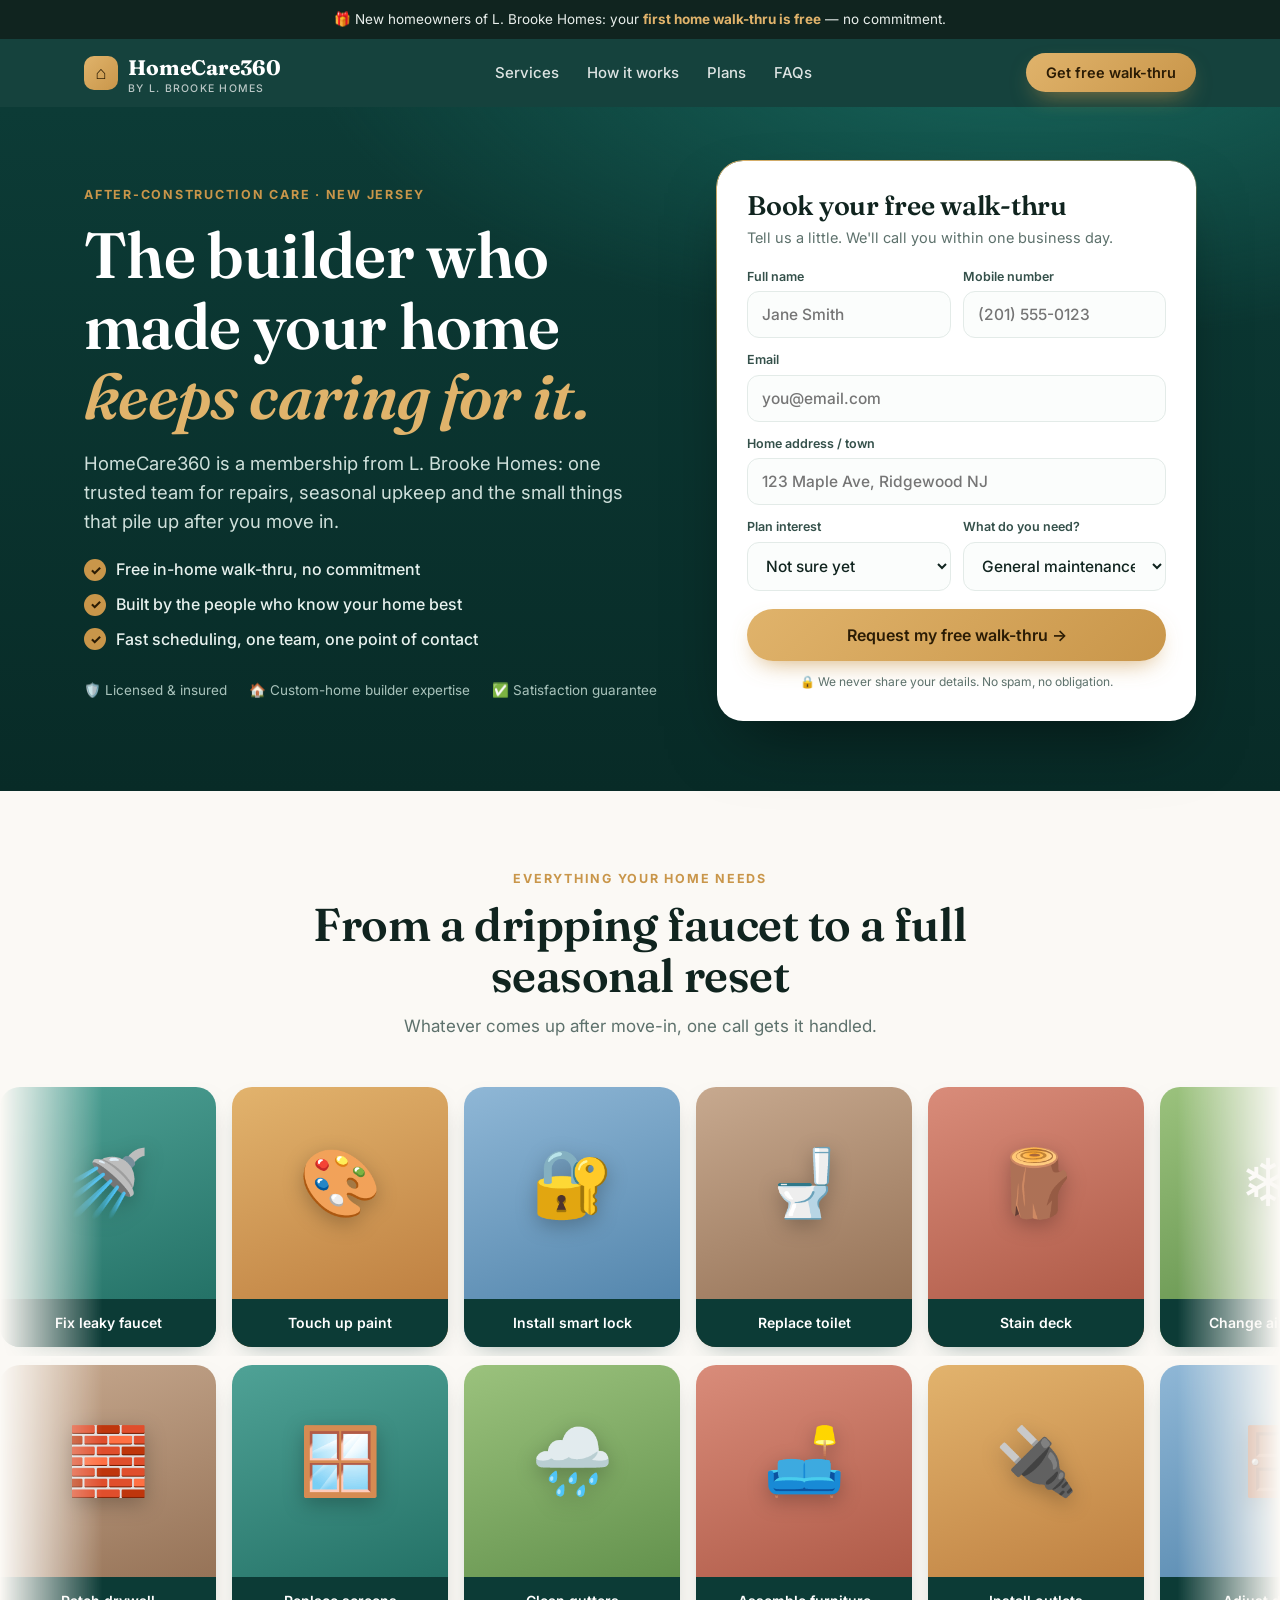
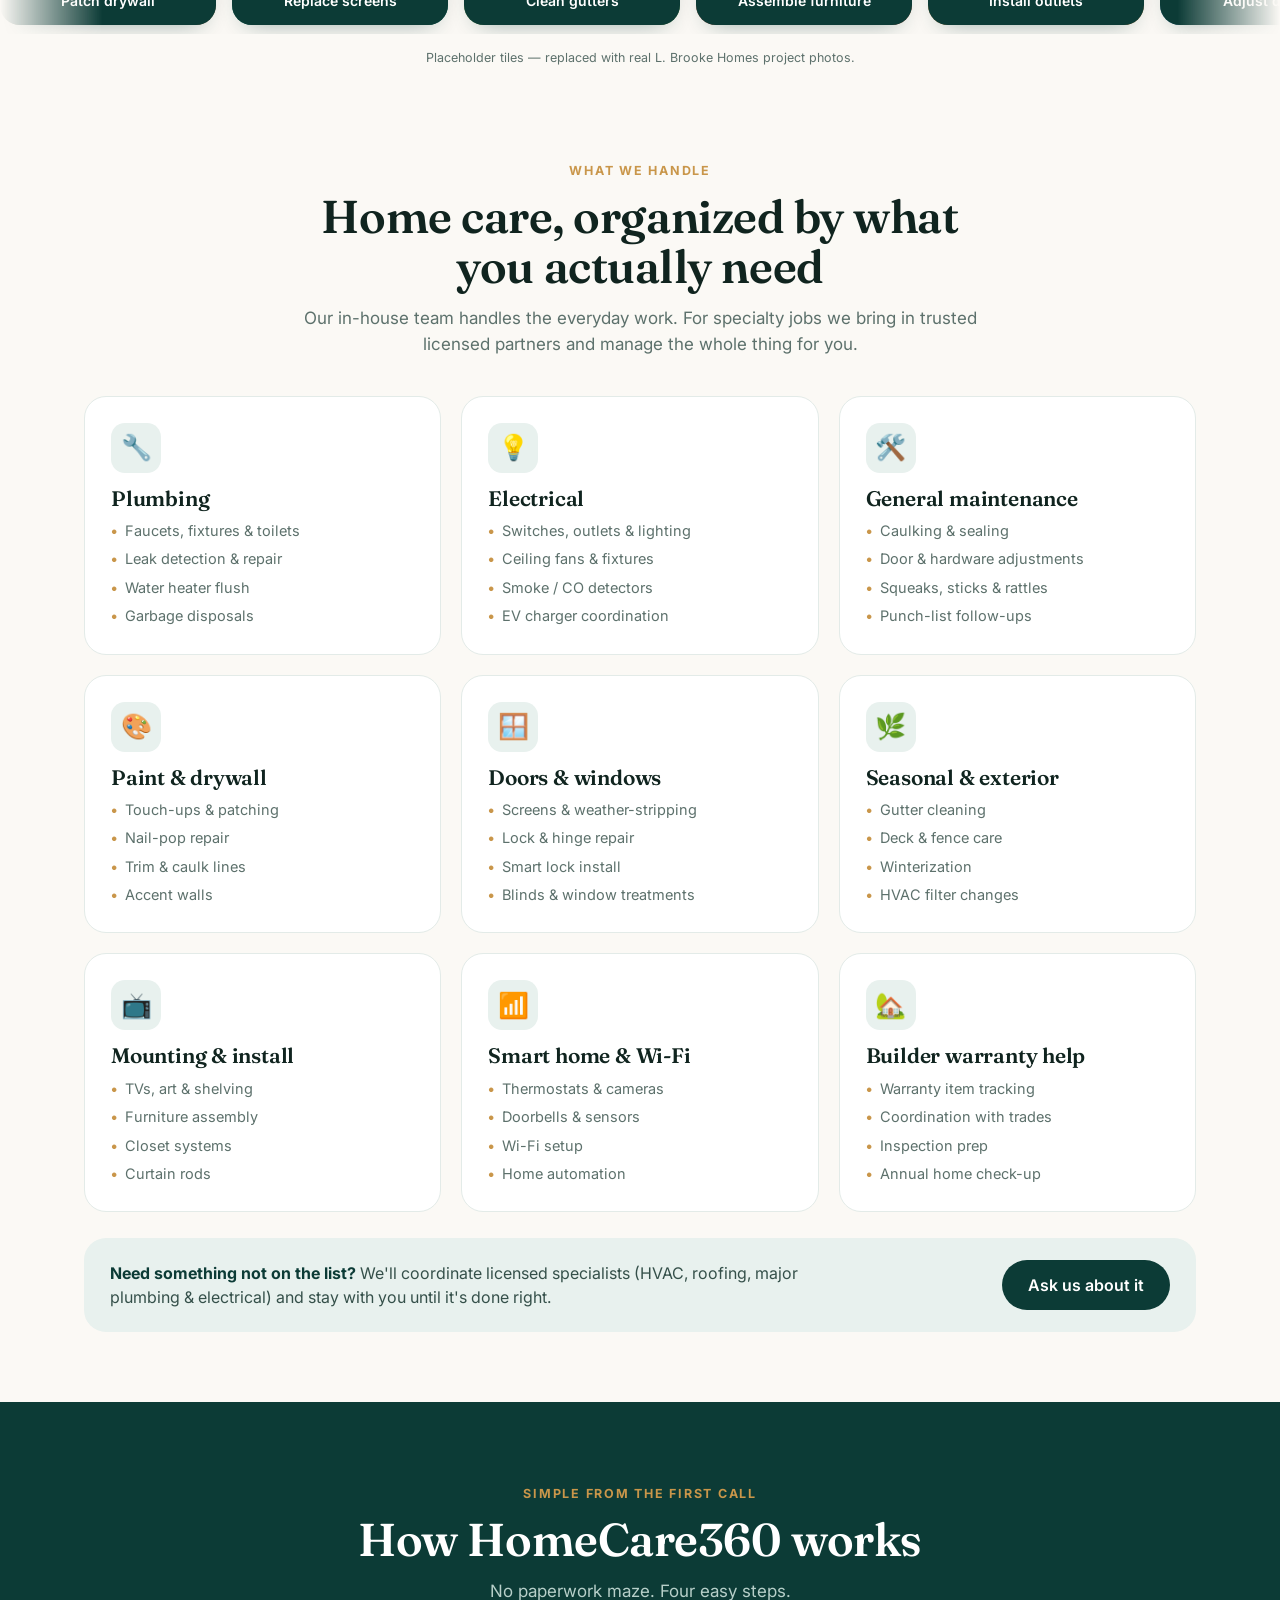
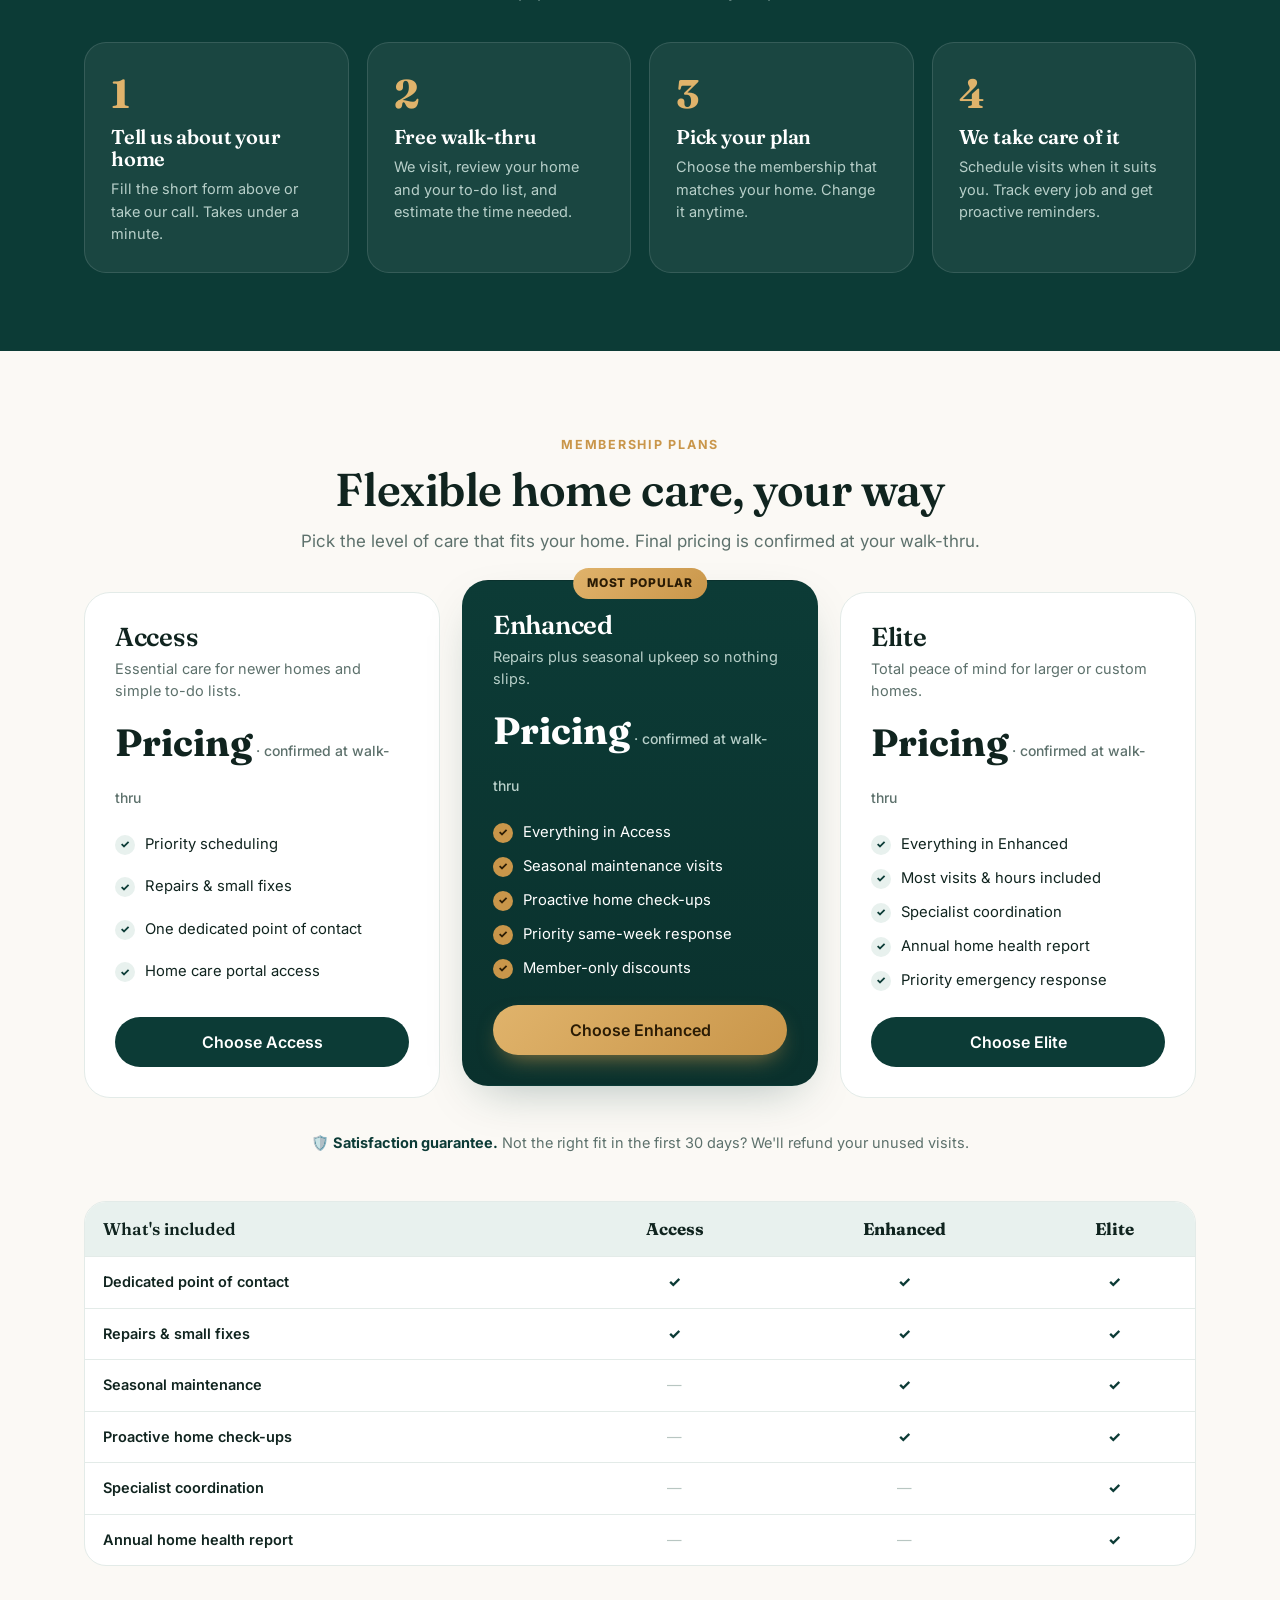
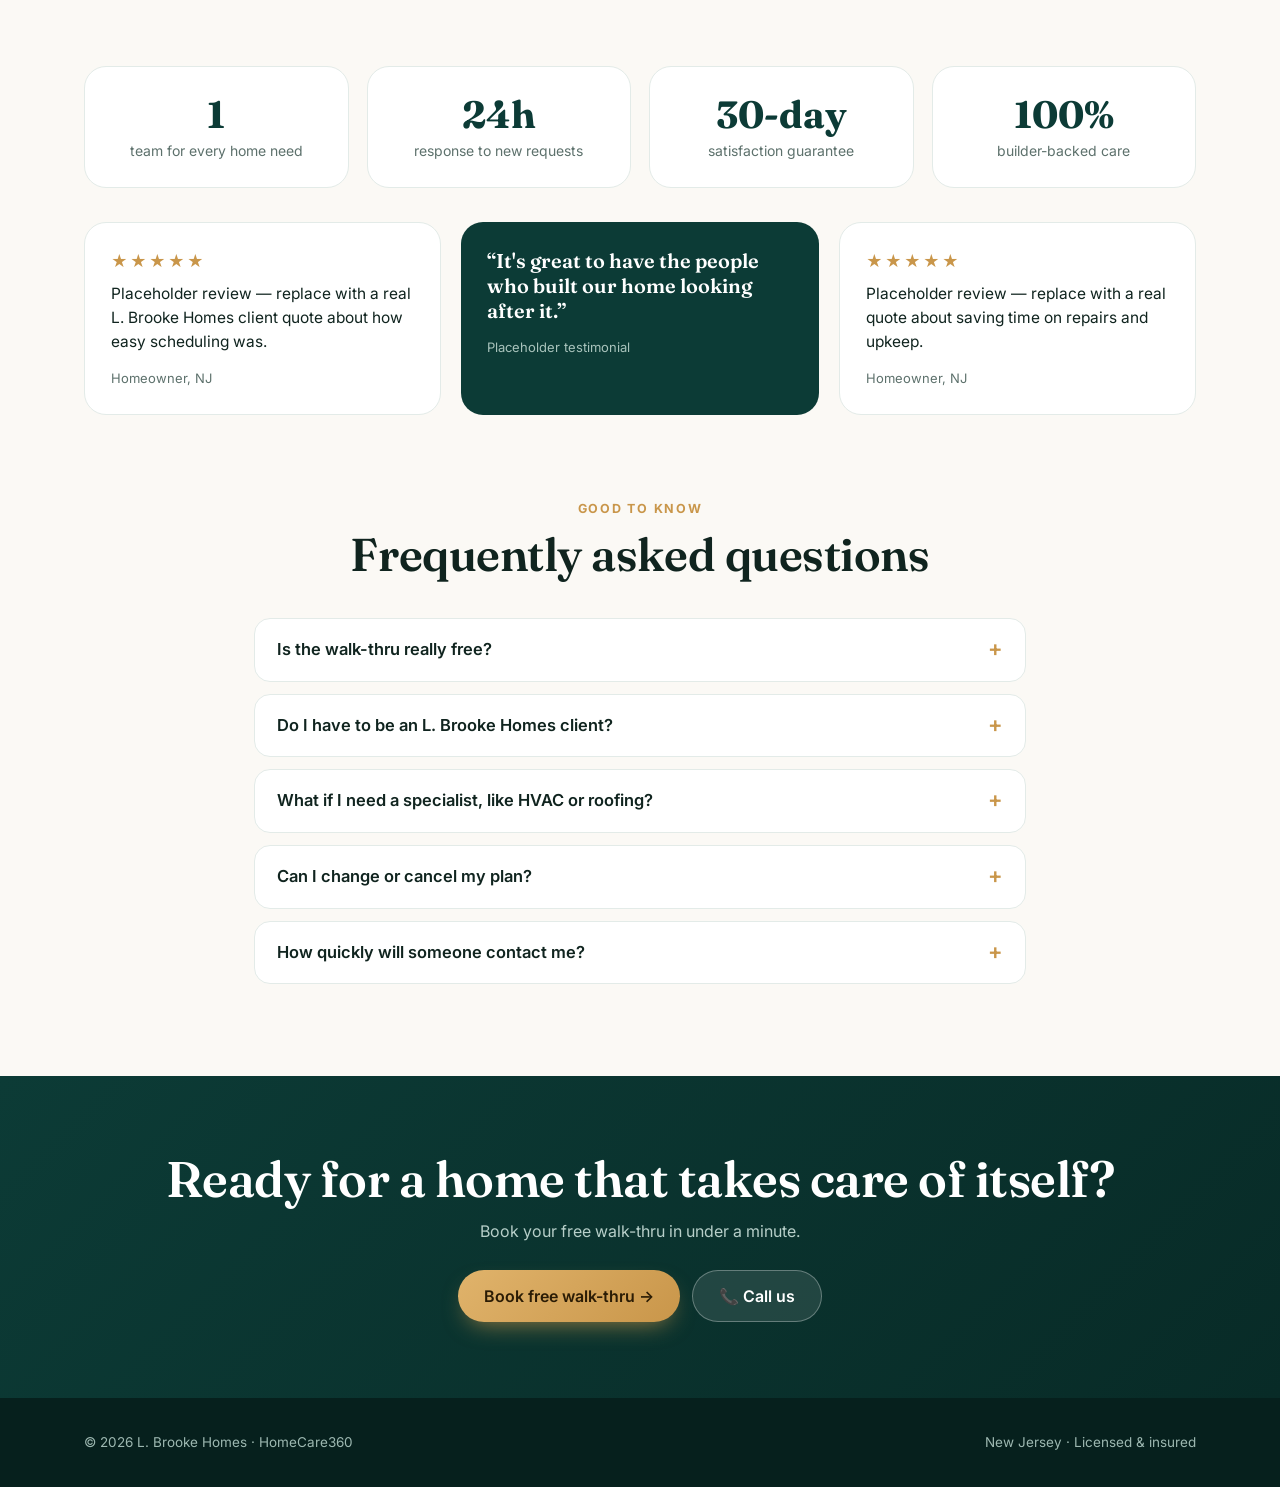
==== lbh-homecare360/index.html @ bbe4e4e9 "Add HomeCare360 landing page (L. Brooke Homes) in /lbh-homecare360 Co-Authored-By: Claude Sonnet 5.5" ====
<!DOCTYPE html>
<html lang="en">
<head>
<meta charset="utf-8">
<meta name="viewport" content="width=device-width, initial-scale=1">
<title>HomeCare360 by L. Brooke Homes — One team that cares for your home</title>
<meta name="description" content="HomeCare360 is the after-construction care membership from L. Brooke Homes. Repairs, seasonal maintenance and one trusted team for your home. Request a free home walk-thru.">
<link rel="preconnect" href="https://fonts.googleapis.com">
<link rel="preconnect" href="https://fonts.gstatic.com" crossorigin>
<link href="https://fonts.googleapis.com/css2?family=Fraunces:opsz,wght@9..144,500;9..144,600;9..144,700&family=Inter:wght@400;500;600;700&display=swap" rel="stylesheet">
<style>
:root{
  --ink:#10241f; --forest:#0c3b36; --forest-2:#124b44; --sage:#e8f1ee; --sage-2:#d5e6e1;
  --gold:#c9964a; --gold-2:#e0b36b; --paper:#fbf9f5; --white:#fff; --muted:#5d716c; --line:#e3ebe8;
  --radius:22px; --shadow:0 18px 50px -20px rgba(12,59,54,.35);
}
*{box-sizing:border-box;margin:0;padding:0}
html{scroll-behavior:smooth}
body{font-family:Inter,system-ui,sans-serif;color:var(--ink);background:var(--paper);line-height:1.55;-webkit-font-smoothing:antialiased}
h1,h2,h3{font-family:Fraunces,Georgia,serif;font-weight:600;line-height:1.1;letter-spacing:-.01em}
a{color:inherit;text-decoration:none}
.wrap{max-width:1160px;margin:0 auto;padding:0 24px}
.btn{display:inline-flex;align-items:center;justify-content:center;gap:8px;border:0;cursor:pointer;font:600 16px Inter,sans-serif;padding:15px 26px;border-radius:999px;transition:.2s}
.btn-gold{background:linear-gradient(135deg,var(--gold-2),var(--gold));color:#2b1c05;box-shadow:0 10px 24px -10px rgba(201,150,74,.8)}
.btn-gold:hover{transform:translateY(-2px);filter:brightness(1.05)}
.btn-ghost{background:rgba(255,255,255,.1);color:#fff;border:1px solid rgba(255,255,255,.3)}
.btn-ghost:hover{background:rgba(255,255,255,.2)}
.btn-dark{background:var(--forest);color:#fff}
.btn-dark:hover{background:var(--forest-2)}
.eyebrow{font-size:12.5px;letter-spacing:.14em;text-transform:uppercase;font-weight:700;color:var(--gold)}

/* announcement + header */
.announce{background:var(--ink);color:#e9efec;text-align:center;font-size:13.5px;padding:9px 16px}
.announce b{color:var(--gold-2)}
header{position:sticky;top:0;z-index:50;background:rgba(12,59,54,.96);backdrop-filter:blur(10px);color:#fff}
.nav{display:flex;align-items:center;justify-content:space-between;height:68px}
.logo{display:flex;align-items:center;gap:10px;font-family:Fraunces,serif;font-size:21px;font-weight:700}
.logo i{width:34px;height:34px;border-radius:10px;background:linear-gradient(135deg,var(--gold-2),var(--gold));display:grid;place-items:center;color:#2b1c05;font-style:normal;font-size:18px}
.logo small{display:block;font:500 10.5px Inter;letter-spacing:.12em;text-transform:uppercase;opacity:.7;margin-top:-2px}
.nav ul{display:flex;gap:28px;list-style:none;font-size:15px;font-weight:500}
.nav ul a{opacity:.85}.nav ul a:hover{opacity:1}
.nav .btn{padding:11px 20px;font-size:14.5px}

/* hero */
.hero{background:radial-gradient(1200px 500px at 80% -10%,#17655b 0,transparent 60%),linear-gradient(180deg,var(--forest),#082b27);color:#fff;padding:54px 0 70px}
.hero-grid{display:grid;grid-template-columns:1.1fr .9fr;gap:48px;align-items:center}
.hero h1{font-size:clamp(38px,5.2vw,64px);margin:14px 0 18px}
.hero h1 em{font-style:italic;color:var(--gold-2)}
.hero p.lead{font-size:18.5px;color:#cfe0db;max-width:540px}
.checks{list-style:none;margin:22px 0 0;display:grid;gap:10px}
.checks li{display:flex;gap:10px;align-items:center;font-weight:500;color:#e8f2ef}
.checks li:before{content:"✓";flex:none;width:22px;height:22px;border-radius:50%;background:var(--gold);color:#2b1c05;display:grid;place-items:center;font-size:13px;font-weight:800}
.trust{display:flex;gap:22px;flex-wrap:wrap;margin-top:28px;font-size:13.5px;color:#a9c3bc}
.trust span{display:flex;align-items:center;gap:7px}

/* form card */
.formcard{background:#fff;color:var(--ink);border-radius:26px;padding:30px;box-shadow:0 30px 70px -25px rgba(0,0,0,.55);position:relative}
.formcard:before{content:"";position:absolute;inset:-1px;border-radius:27px;padding:1px;background:linear-gradient(160deg,var(--gold-2),transparent 40%);-webkit-mask:linear-gradient(#000 0 0) content-box,linear-gradient(#000 0 0);-webkit-mask-composite:xor;mask-composite:exclude;pointer-events:none}
.formcard h2{font-size:27px}
.formcard .sub{color:var(--muted);font-size:14.5px;margin:6px 0 18px}
.field{margin-bottom:12px}
.field label{display:block;font-size:12.5px;font-weight:600;margin-bottom:5px;color:#34504a}
.field input,.field select{width:100%;font:500 15.5px Inter;padding:13px 14px;border:1.5px solid var(--line);border-radius:12px;background:#fbfdfc;color:var(--ink);outline:none;transition:.15s}
.field input:focus,.field select:focus{border-color:var(--forest-2);box-shadow:0 0 0 4px rgba(18,75,68,.12);background:#fff}
.row2{display:grid;grid-template-columns:1fr 1fr;gap:12px}
.formcard .btn{width:100%;margin-top:6px;padding:16px}
.fine{font-size:12px;color:var(--muted);text-align:center;margin-top:12px}
.success{display:none;text-align:center;padding:26px 6px}
.success .tick{width:64px;height:64px;border-radius:50%;background:var(--sage);color:var(--forest);display:grid;place-items:center;font-size:32px;margin:0 auto 14px}
.formcard.done form{display:none}.formcard.done .success{display:block}
.err{color:#b3261e;font-size:12px;margin-top:4px;display:none}
.field.bad input{border-color:#b3261e}.field.bad .err{display:block}

/* marquee */
.band{padding:74px 0 20px;background:var(--paper)}
.sec-head{text-align:center;max-width:720px;margin:0 auto 38px}
.sec-head h2{font-size:clamp(30px,4vw,46px);margin:10px 0 12px}
.sec-head p{color:var(--muted);font-size:17px}
.marquee{overflow:hidden;padding:9px 0;-webkit-mask:linear-gradient(90deg,transparent,#000 8%,#000 92%,transparent);mask:linear-gradient(90deg,transparent,#000 8%,#000 92%,transparent)}
.track{display:flex;gap:16px;width:max-content;animation:left 55s linear infinite}
.marquee.rev .track{animation-name:right;animation-duration:62s}
.marquee:hover .track{animation-play-state:paused}
@keyframes left{to{transform:translateX(-50%)}}
@keyframes right{from{transform:translateX(-50%)}to{transform:translateX(0)}}
.tile{flex:none;width:216px;height:260px;border-radius:20px;overflow:hidden;position:relative;display:flex;flex-direction:column;justify-content:flex-end;color:#fff;box-shadow:0 10px 26px -14px rgba(12,59,54,.5)}
.tile .ico{position:absolute;top:44px;left:0;right:0;text-align:center;font-size:66px;filter:drop-shadow(0 6px 10px rgba(0,0,0,.25))}
.tile .cap{background:var(--forest);padding:13px 10px;text-align:center;font-size:14px;font-weight:600}
.g1{background:linear-gradient(160deg,#e2b36d,#b9783a)}.g2{background:linear-gradient(160deg,#4fa296,#1d6a5f)}
.g3{background:linear-gradient(160deg,#8fb7d6,#4a7ea6)}.g4{background:linear-gradient(160deg,#c7a98f,#8e6a4e)}
.g5{background:linear-gradient(160deg,#9bc27d,#5a8a45)}.g6{background:linear-gradient(160deg,#d98c7a,#a8523f)}
.note-photo{text-align:center;font-size:12.5px;color:var(--muted);margin-top:14px}

/* services */
.services{padding:70px 0}
.svc-grid{display:grid;grid-template-columns:repeat(3,1fr);gap:20px}
.svc{background:#fff;border:1px solid var(--line);border-radius:var(--radius);padding:26px;transition:.2s}
.svc:hover{transform:translateY(-4px);box-shadow:var(--shadow)}
.svc .i{width:50px;height:50px;border-radius:14px;background:var(--sage);display:grid;place-items:center;font-size:25px;margin-bottom:14px}
.svc h3{font-size:21px;margin-bottom:10px}
.svc ul{list-style:none;display:grid;gap:6px;color:var(--muted);font-size:14.5px}
.svc li:before{content:"•";color:var(--gold);margin-right:8px;font-weight:800}
.coord{margin-top:26px;background:var(--sage);border-radius:var(--radius);padding:22px 26px;display:flex;gap:16px;align-items:center;justify-content:space-between;flex-wrap:wrap}
.coord p{max-width:760px;color:#35504a}
.coord b{color:var(--forest)}

/* how */
.how{background:var(--forest);color:#fff;padding:78px 0}
.how .sec-head p{color:#b7cfc9}
.steps{display:grid;grid-template-columns:repeat(4,1fr);gap:18px}
.step{background:rgba(255,255,255,.06);border:1px solid rgba(255,255,255,.12);border-radius:var(--radius);padding:26px}
.step .n{font:700 40px Fraunces,serif;color:var(--gold-2)}
.step h3{font-size:20px;margin:8px 0}
.step p{color:#b7cfc9;font-size:14.5px}

/* plans */
.plans{padding:80px 0}
.plan-grid{display:grid;grid-template-columns:repeat(3,1fr);gap:22px;align-items:stretch}
.plan{background:#fff;border:1.5px solid var(--line);border-radius:26px;padding:30px;display:flex;flex-direction:column;position:relative}
.plan.pop{background:linear-gradient(180deg,var(--forest),#0a312d);color:#fff;border-color:transparent;transform:translateY(-12px);box-shadow:var(--shadow)}
.badge{position:absolute;top:-13px;left:50%;transform:translateX(-50%);background:linear-gradient(135deg,var(--gold-2),var(--gold));color:#2b1c05;font-size:12px;font-weight:800;letter-spacing:.06em;text-transform:uppercase;padding:6px 14px;border-radius:999px;white-space:nowrap}
.plan h3{font-size:26px}
.plan .tag{color:var(--muted);font-size:14.5px;margin:6px 0 16px;min-height:44px}
.plan.pop .tag{color:#b7cfc9}
.price{font:700 38px Fraunces,serif}
.price small{font:500 14px Inter;color:var(--muted)}
.plan.pop .price small{color:#b7cfc9}
.plan ul{list-style:none;margin:20px 0 26px;display:grid;gap:11px;flex:1;font-size:14.8px}
.plan li{display:flex;gap:10px}
.plan li:before{content:"✓";flex:none;width:20px;height:20px;border-radius:50%;background:var(--sage);color:var(--forest);display:grid;place-items:center;font-size:11px;font-weight:800;margin-top:2px}
.plan.pop li:before{background:var(--gold);color:#2b1c05}
.plan .btn{width:100%}
.guarantee{text-align:center;margin-top:34px;color:var(--muted);font-size:14.5px}
.guarantee b{color:var(--forest)}
.compare{margin-top:46px;background:#fff;border:1px solid var(--line);border-radius:var(--radius);overflow:auto}
table{width:100%;border-collapse:collapse;min-width:620px;font-size:14.5px}
th,td{padding:14px 18px;text-align:center;border-bottom:1px solid var(--line)}
th:first-child,td:first-child{text-align:left;font-weight:600}
thead th{background:var(--sage);font-family:Fraunces,serif;font-size:17px}
tr:last-child td{border-bottom:0}
.y{color:var(--forest);font-weight:800}.nn{color:#b8c6c2}

/* proof */
.proof{padding:20px 0 80px}
.stats{display:grid;grid-template-columns:repeat(4,1fr);gap:18px;margin-bottom:34px}
.stat{background:#fff;border:1px solid var(--line);border-radius:var(--radius);padding:24px;text-align:center}
.stat b{display:block;font:700 38px Fraunces,serif;color:var(--forest)}
.stat span{color:var(--muted);font-size:14px}
.quotes{display:grid;grid-template-columns:repeat(3,1fr);gap:20px}
.q{border-radius:var(--radius);padding:26px;background:#fff;border:1px solid var(--line)}
.q.dark{background:var(--forest);color:#fff;border:0}
.q .st{color:var(--gold);letter-spacing:2px;margin-bottom:8px}
.q p{font-size:15.5px}.q.dark p{font:600 20px Fraunces,serif}
.q cite{display:block;margin-top:14px;font-size:13px;font-style:normal;color:var(--muted)}
.q.dark cite{color:#a9c3bc}

/* faq */
.faq{padding:0 0 80px}
.faq .wrap{max-width:820px}
details{background:#fff;border:1px solid var(--line);border-radius:16px;padding:18px 22px;margin-bottom:12px}
summary{cursor:pointer;font-weight:600;font-size:16.5px;list-style:none;display:flex;justify-content:space-between;gap:12px}
summary::-webkit-details-marker{display:none}
summary:after{content:"+";font-size:22px;color:var(--gold);line-height:1}
details[open] summary:after{content:"–"}
details p{margin-top:10px;color:var(--muted);font-size:15px}

/* final cta + footer */
.final{background:linear-gradient(135deg,var(--forest),#082b27);color:#fff;text-align:center;padding:76px 0}
.final h2{font-size:clamp(30px,4.4vw,50px);margin-bottom:12px}
.final p{color:#b7cfc9;margin-bottom:26px}
.final .btns{display:flex;gap:12px;justify-content:center;flex-wrap:wrap}
footer{background:#06201d;color:#9db8b1;padding:34px 0;font-size:13.5px}
footer .wrap{display:flex;justify-content:space-between;flex-wrap:wrap;gap:12px}

/* sticky mobile CTA */
.mcta{display:none;position:fixed;left:0;right:0;bottom:0;z-index:60;padding:10px 14px;background:rgba(255,255,255,.96);backdrop-filter:blur(8px);border-top:1px solid var(--line)}
.mcta .btn{width:100%}

@media (prefers-reduced-motion:reduce){.track{animation:none}}
@media (max-width:980px){
  .hero-grid{grid-template-columns:1fr}
  .svc-grid,.plan-grid,.quotes{grid-template-columns:1fr 1fr}
  .steps,.stats{grid-template-columns:1fr 1fr}
  .plan.pop{transform:none}
  .nav ul{display:none}
}
@media (max-width:640px){
  .svc-grid,.plan-grid,.quotes,.steps,.stats{grid-template-columns:1fr}
  .row2{grid-template-columns:1fr}
  .hero{padding:26px 0 44px}
  .hero-grid{gap:26px}
  .hero h1{font-size:34px;margin:10px 0 12px}
  .hero p.lead{font-size:16px}
  .hero .checks,.hero .trust{display:none}
  .formcard{padding:22px}
  .tile{width:170px;height:210px}.tile .ico{font-size:52px;top:32px}
  .mcta{display:block}
  body{padding-bottom:70px}
  .nav .btn{display:none}
}
</style>
</head>
<body>

<div class="announce">🎁 New homeowners of L. Brooke Homes: your <b>first home walk-thru is free</b> — no commitment.</div>

<header>
  <div class="wrap nav">
    <a class="logo" href="#top"><i>⌂</i><span>HomeCare360<small>by L. Brooke Homes</small></span></a>
    <ul>
      <li><a href="#services">Services</a></li>
      <li><a href="#how">How it works</a></li>
      <li><a href="#plans">Plans</a></li>
      <li><a href="#faq">FAQs</a></li>
    </ul>
    <a class="btn btn-gold" href="#signup">Get free walk-thru</a>
  </div>
</header>

<main id="top">
<section class="hero">
  <div class="wrap hero-grid">
    <div>
      <span class="eyebrow">After-construction care · New Jersey</span>
      <h1>The builder who made your home <em>keeps caring for it.</em></h1>
      <p class="lead">HomeCare360 is a membership from L. Brooke Homes: one trusted team for repairs, seasonal upkeep and the small things that pile up after you move in.</p>
      <ul class="checks">
        <li>Free in-home walk-thru, no commitment</li>
        <li>Built by the people who know your home best</li>
        <li>Fast scheduling, one team, one point of contact</li>
      </ul>
      <div class="trust">
        <span>🛡️ Licensed &amp; insured</span>
        <span>🏠 Custom-home builder expertise</span>
        <span>✅ Satisfaction guarantee</span>
      </div>
    </div>

    <div class="formcard" id="signup">
      <form id="leadForm" novalidate>
        <h2>Book your free walk-thru</h2>
        <p class="sub">Tell us a little. We'll call you within one business day.</p>
        <div class="row2">
          <div class="field"><label for="name">Full name</label><input id="name" name="name" autocomplete="name" placeholder="Jane Smith"><div class="err">Please enter your name</div></div>
          <div class="field"><label for="phone">Mobile number</label><input id="phone" name="phone" type="tel" autocomplete="tel" placeholder="(201) 555-0123"><div class="err">Enter a valid phone number</div></div>
        </div>
        <div class="field"><label for="email">Email</label><input id="email" name="email" type="email" autocomplete="email" placeholder="you@email.com"><div class="err">Enter a valid email</div></div>
        <div class="field"><label for="address">Home address / town</label><input id="address" name="address" autocomplete="street-address" placeholder="123 Maple Ave, Ridgewood NJ"><div class="err">Please enter your address or town</div></div>
        <div class="row2">
          <div class="field"><label for="plan">Plan interest</label>
            <select id="plan" name="plan"><option>Not sure yet</option><option>Access</option><option>Enhanced</option><option>Elite</option></select></div>
          <div class="field"><label for="need">What do you need?</label>
            <select id="need" name="need"><option>General maintenance</option><option>A repair right now</option><option>Seasonal upkeep</option><option>Warranty / builder item</option></select></div>
        </div>
        <button class="btn btn-gold" type="submit">Request my free walk-thru →</button>
        <p class="fine">🔒 We never share your details. No spam, no obligation.</p>
      </form>
      <div class="success">
        <div class="tick">✓</div>
        <h2>You're on the list!</h2>
        <p class="sub" id="okmsg">A HomeCare360 coordinator will contact you within one business day.</p>
      </div>
    </div>
  </div>
</section>

<!-- rolling rows -->
<section class="band" id="services">
  <div class="sec-head">
    <span class="eyebrow">Everything your home needs</span>
    <h2>From a dripping faucet to a full seasonal reset</h2>
    <p>Whatever comes up after move-in, one call gets it handled.</p>
  </div>
  <div class="marquee" aria-hidden="true"><div class="track" id="row1"></div></div>
  <div class="marquee rev" aria-hidden="true"><div class="track" id="row2"></div></div>
  <p class="note-photo">Placeholder tiles — replaced with real L. Brooke Homes project photos.</p>
</section>

<section class="services">
  <div class="wrap">
    <div class="sec-head">
      <span class="eyebrow">What we handle</span>
      <h2>Home care, organized by what you actually need</h2>
      <p>Our in-house team handles the everyday work. For specialty jobs we bring in trusted licensed partners and manage the whole thing for you.</p>
    </div>
    <div class="svc-grid" id="svcGrid"></div>
    <div class="coord">
      <p><b>Need something not on the list?</b> We'll coordinate licensed specialists (HVAC, roofing, major plumbing &amp; electrical) and stay with you until it's done right.</p>
      <a class="btn btn-dark" href="#signup">Ask us about it</a>
    </div>
  </div>
</section>

<section class="how" id="how">
  <div class="wrap">
    <div class="sec-head">
      <span class="eyebrow">Simple from the first call</span>
      <h2>How HomeCare360 works</h2>
      <p>No paperwork maze. Four easy steps.</p>
    </div>
    <div class="steps">
      <div class="step"><div class="n">1</div><h3>Tell us about your home</h3><p>Fill the short form above or take our call. Takes under a minute.</p></div>
      <div class="step"><div class="n">2</div><h3>Free walk-thru</h3><p>We visit, review your home and your to-do list, and estimate the time needed.</p></div>
      <div class="step"><div class="n">3</div><h3>Pick your plan</h3><p>Choose the membership that matches your home. Change it anytime.</p></div>
      <div class="step"><div class="n">4</div><h3>We take care of it</h3><p>Schedule visits when it suits you. Track every job and get proactive reminders.</p></div>
    </div>
  </div>
</section>

<section class="plans" id="plans">
  <div class="wrap">
    <div class="sec-head">
      <span class="eyebrow">Membership plans</span>
      <h2>Flexible home care, your way</h2>
      <p>Pick the level of care that fits your home. Final pricing is confirmed at your walk-thru.</p>
    </div>
    <div class="plan-grid">
      <div class="plan">
        <h3>Access</h3><p class="tag">Essential care for newer homes and simple to-do lists.</p>
        <div class="price">Pricing<small> · confirmed at walk-thru</small></div>
        <ul><li>Priority scheduling</li><li>Repairs &amp; small fixes</li><li>One dedicated point of contact</li><li>Home care portal access</li></ul>
        <a class="btn btn-dark" href="#signup" data-plan="Access">Choose Access</a>
      </div>
      <div class="plan pop">
        <span class="badge">Most popular</span>
        <h3>Enhanced</h3><p class="tag">Repairs plus seasonal upkeep so nothing slips.</p>
        <div class="price">Pricing<small> · confirmed at walk-thru</small></div>
        <ul><li>Everything in Access</li><li>Seasonal maintenance visits</li><li>Proactive home check-ups</li><li>Priority same-week response</li><li>Member-only discounts</li></ul>
        <a class="btn btn-gold" href="#signup" data-plan="Enhanced">Choose Enhanced</a>
      </div>
      <div class="plan">
        <h3>Elite</h3><p class="tag">Total peace of mind for larger or custom homes.</p>
        <div class="price">Pricing<small> · confirmed at walk-thru</small></div>
        <ul><li>Everything in Enhanced</li><li>Most visits &amp; hours included</li><li>Specialist coordination</li><li>Annual home health report</li><li>Priority emergency response</li></ul>
        <a class="btn btn-dark" href="#signup" data-plan="Elite">Choose Elite</a>
      </div>
    </div>
    <p class="guarantee">🛡️ <b>Satisfaction guarantee.</b> Not the right fit in the first 30 days? We'll refund your unused visits.</p>

    <div class="compare">
      <table>
        <thead><tr><th>What's included</th><th>Access</th><th>Enhanced</th><th>Elite</th></tr></thead>
        <tbody>
          <tr><td>Dedicated point of contact</td><td class="y">✓</td><td class="y">✓</td><td class="y">✓</td></tr>
          <tr><td>Repairs &amp; small fixes</td><td class="y">✓</td><td class="y">✓</td><td class="y">✓</td></tr>
          <tr><td>Seasonal maintenance</td><td class="nn">—</td><td class="y">✓</td><td class="y">✓</td></tr>
          <tr><td>Proactive home check-ups</td><td class="nn">—</td><td class="y">✓</td><td class="y">✓</td></tr>
          <tr><td>Specialist coordination</td><td class="nn">—</td><td class="nn">—</td><td class="y">✓</td></tr>
          <tr><td>Annual home health report</td><td class="nn">—</td><td class="nn">—</td><td class="y">✓</td></tr>
        </tbody>
      </table>
    </div>
  </div>
</section>

<section class="proof">
  <div class="wrap">
    <div class="stats">
      <div class="stat"><b>1</b><span>team for every home need</span></div>
      <div class="stat"><b>24h</b><span>response to new requests</span></div>
      <div class="stat"><b>30-day</b><span>satisfaction guarantee</span></div>
      <div class="stat"><b>100%</b><span>builder-backed care</span></div>
    </div>
    <div class="quotes">
      <div class="q"><div class="st">★★★★★</div><p>Placeholder review — replace with a real L. Brooke Homes client quote about how easy scheduling was.</p><cite>Homeowner, NJ</cite></div>
      <div class="q dark"><p>“It's great to have the people who built our home looking after it.”</p><cite>Placeholder testimonial</cite></div>
      <div class="q"><div class="st">★★★★★</div><p>Placeholder review — replace with a real quote about saving time on repairs and upkeep.</p><cite>Homeowner, NJ</cite></div>
    </div>
  </div>
</section>

<section class="faq" id="faq">
  <div class="wrap">
    <div class="sec-head"><span class="eyebrow">Good to know</span><h2>Frequently asked questions</h2></div>
    <details><summary>Is the walk-thru really free?</summary><p>Yes. We visit your home, review what needs attention and explain your options. There's no obligation to join.</p></details>
    <details><summary>Do I have to be an L. Brooke Homes client?</summary><p>HomeCare360 is designed for L. Brooke Homes homeowners first. If you're not sure, submit the form and we'll let you know.</p></details>
    <details><summary>What if I need a specialist, like HVAC or roofing?</summary><p>We coordinate licensed specialists and manage the job, so you only deal with one team.</p></details>
    <details><summary>Can I change or cancel my plan?</summary><p>Yes. If it isn't the right fit in the first 30 days, we refund your unused visits.</p></details>
    <details><summary>How quickly will someone contact me?</summary><p>A coordinator will reach out within one business day of your request.</p></details>
  </div>
</section>

<section class="final">
  <div class="wrap">
    <h2>Ready for a home that takes care of itself?</h2>
    <p>Book your free walk-thru in under a minute.</p>
    <div class="btns"><a class="btn btn-gold" href="#signup">Book free walk-thru →</a><a class="btn btn-ghost" href="tel:+10000000000">📞 Call us</a></div>
  </div>
</section>
</main>

<footer><div class="wrap"><span>© <span id="yr"></span> L. Brooke Homes · HomeCare360</span><span>New Jersey · Licensed &amp; insured</span></div></footer>

<div class="mcta"><a class="btn btn-gold" href="#signup">Get my free walk-thru →</a></div>

<script>
/* ===== CONFIG ===== */
// Paste your form endpoint (Formspree / Make / n8n webhook / LBH OS function). Leave blank = demo mode.
const FORM_ENDPOINT = "";

/* services data */
const SERVICES=[
 ["🔧","Plumbing",["Faucets, fixtures & toilets","Leak detection & repair","Water heater flush","Garbage disposals"]],
 ["💡","Electrical",["Switches, outlets & lighting","Ceiling fans & fixtures","Smoke / CO detectors","EV charger coordination"]],
 ["🛠️","General maintenance",["Caulking & sealing","Door & hardware adjustments","Squeaks, sticks & rattles","Punch-list follow-ups"]],
 ["🎨","Paint & drywall",["Touch-ups & patching","Nail-pop repair","Trim & caulk lines","Accent walls"]],
 ["🪟","Doors & windows",["Screens & weather-stripping","Lock & hinge repair","Smart lock install","Blinds & window treatments"]],
 ["🌿","Seasonal & exterior",["Gutter cleaning","Deck & fence care","Winterization","HVAC filter changes"]],
 ["📺","Mounting & install",["TVs, art & shelving","Furniture assembly","Closet systems","Curtain rods"]],
 ["📶","Smart home & Wi-Fi",["Thermostats & cameras","Doorbells & sensors","Wi-Fi setup","Home automation"]],
 ["🏡","Builder warranty help",["Warranty item tracking","Coordination with trades","Inspection prep","Annual home check-up"]]
];
const g=document.getElementById("svcGrid");
g.innerHTML=SERVICES.map(s=>`<div class="svc"><div class="i">${s[0]}</div><h3>${s[1]}</h3><ul>${s[2].map(x=>`<li>${x}</li>`).join("")}</ul></div>`).join("");

/* marquee tiles */
const R1=[["🚿","Fix leaky faucet","g2"],["🎨","Touch up paint","g1"],["🔐","Install smart lock","g3"],["🚽","Replace toilet","g4"],["🪵","Stain deck","g6"],["❄️","Change air filters","g5"],["💡","Swap light fixture","g1"],["📺","Mount TV","g3"]];
const R2=[["🧱","Patch drywall","g4"],["🪟","Replace screens","g2"],["🌧️","Clean gutters","g5"],["🛋️","Assemble furniture","g6"],["🔌","Install outlets","g1"],["🚪","Adjust doors","g3"],["🌡️","Smart thermostat","g2"],["🧰","Seasonal check-up","g4"]];
const tile=t=>`<div class="tile ${t[2]}"><div class="ico">${t[0]}</div><div class="cap">${t[1]}</div></div>`;
const fill=(id,arr)=>{const h=arr.map(tile).join("");document.getElementById(id).innerHTML=h+h;};
fill("row1",R1);fill("row2",R2);

/* year */
document.getElementById("yr").textContent=new Date().getFullYear();

/* prefill from URL: ?name=&phone=&email=&address=&plan= */
const qp=new URLSearchParams(location.search);
["name","phone","email","address"].forEach(k=>{if(qp.get(k))document.getElementById(k).value=qp.get(k)});
if(qp.get("plan")){const s=document.getElementById("plan");[...s.options].forEach(o=>{if(o.text.toLowerCase()===qp.get("plan").toLowerCase())s.value=o.text})}

/* plan buttons preselect */
document.querySelectorAll("[data-plan]").forEach(a=>a.addEventListener("click",()=>{document.getElementById("plan").value=a.dataset.plan}));

/* form */
const form=document.getElementById("leadForm");
const rules={name:v=>v.trim().length>1,phone:v=>v.replace(/\D/g,"").length>=10,email:v=>/^\S+@\S+\.\S+$/.test(v),address:v=>v.trim().length>3};
form.addEventListener("submit",async e=>{
  e.preventDefault();
  let ok=true;
  for(const k in rules){const el=document.getElementById(k);const good=rules[k](el.value);el.parentElement.classList.toggle("bad",!good);if(!good)ok=false}
  if(!ok)return;
  const data=Object.fromEntries(new FormData(form).entries());
  data.source="hc360-landing";data.submitted_at=new Date().toISOString();
  const btn=form.querySelector("button");btn.disabled=true;btn.textContent="Sending…";
  try{
    if(FORM_ENDPOINT){
      const r=await fetch(FORM_ENDPOINT,{method:"POST",headers:{"Content-Type":"application/json",Accept:"application/json"},body:JSON.stringify(data)});
      if(!r.ok)throw new Error("bad response");
    }else{console.log("DEMO MODE – lead not sent. Set FORM_ENDPOINT.",data);await new Promise(r=>setTimeout(r,600));}
    document.getElementById("okmsg").textContent=`Thanks ${data.name.split(" ")[0]}! A HomeCare360 coordinator will contact you within one business day.`;
    document.getElementById("signup").classList.add("done");
  }catch(err){btn.disabled=false;btn.textContent="Try again →";alert("Sorry, something went wrong. Please try again or call us.");}
});
</script>
</body>
</html>
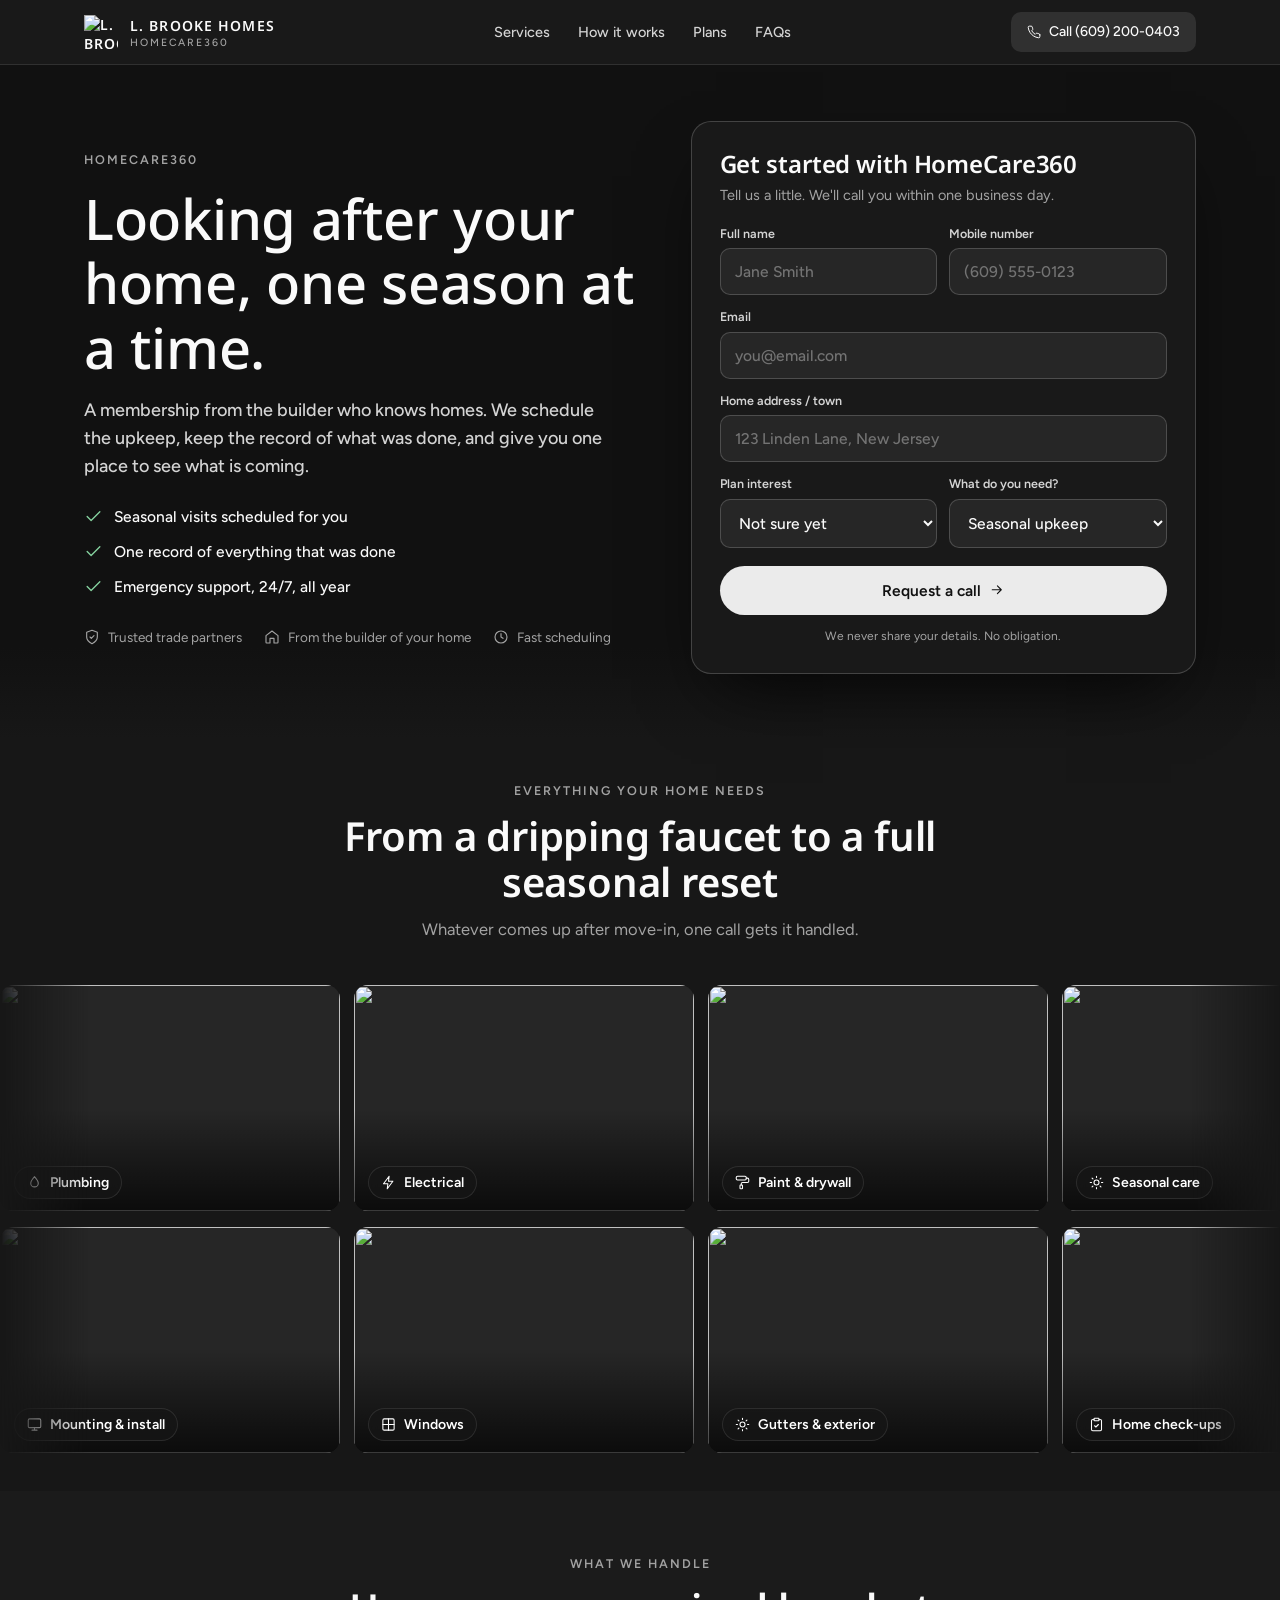
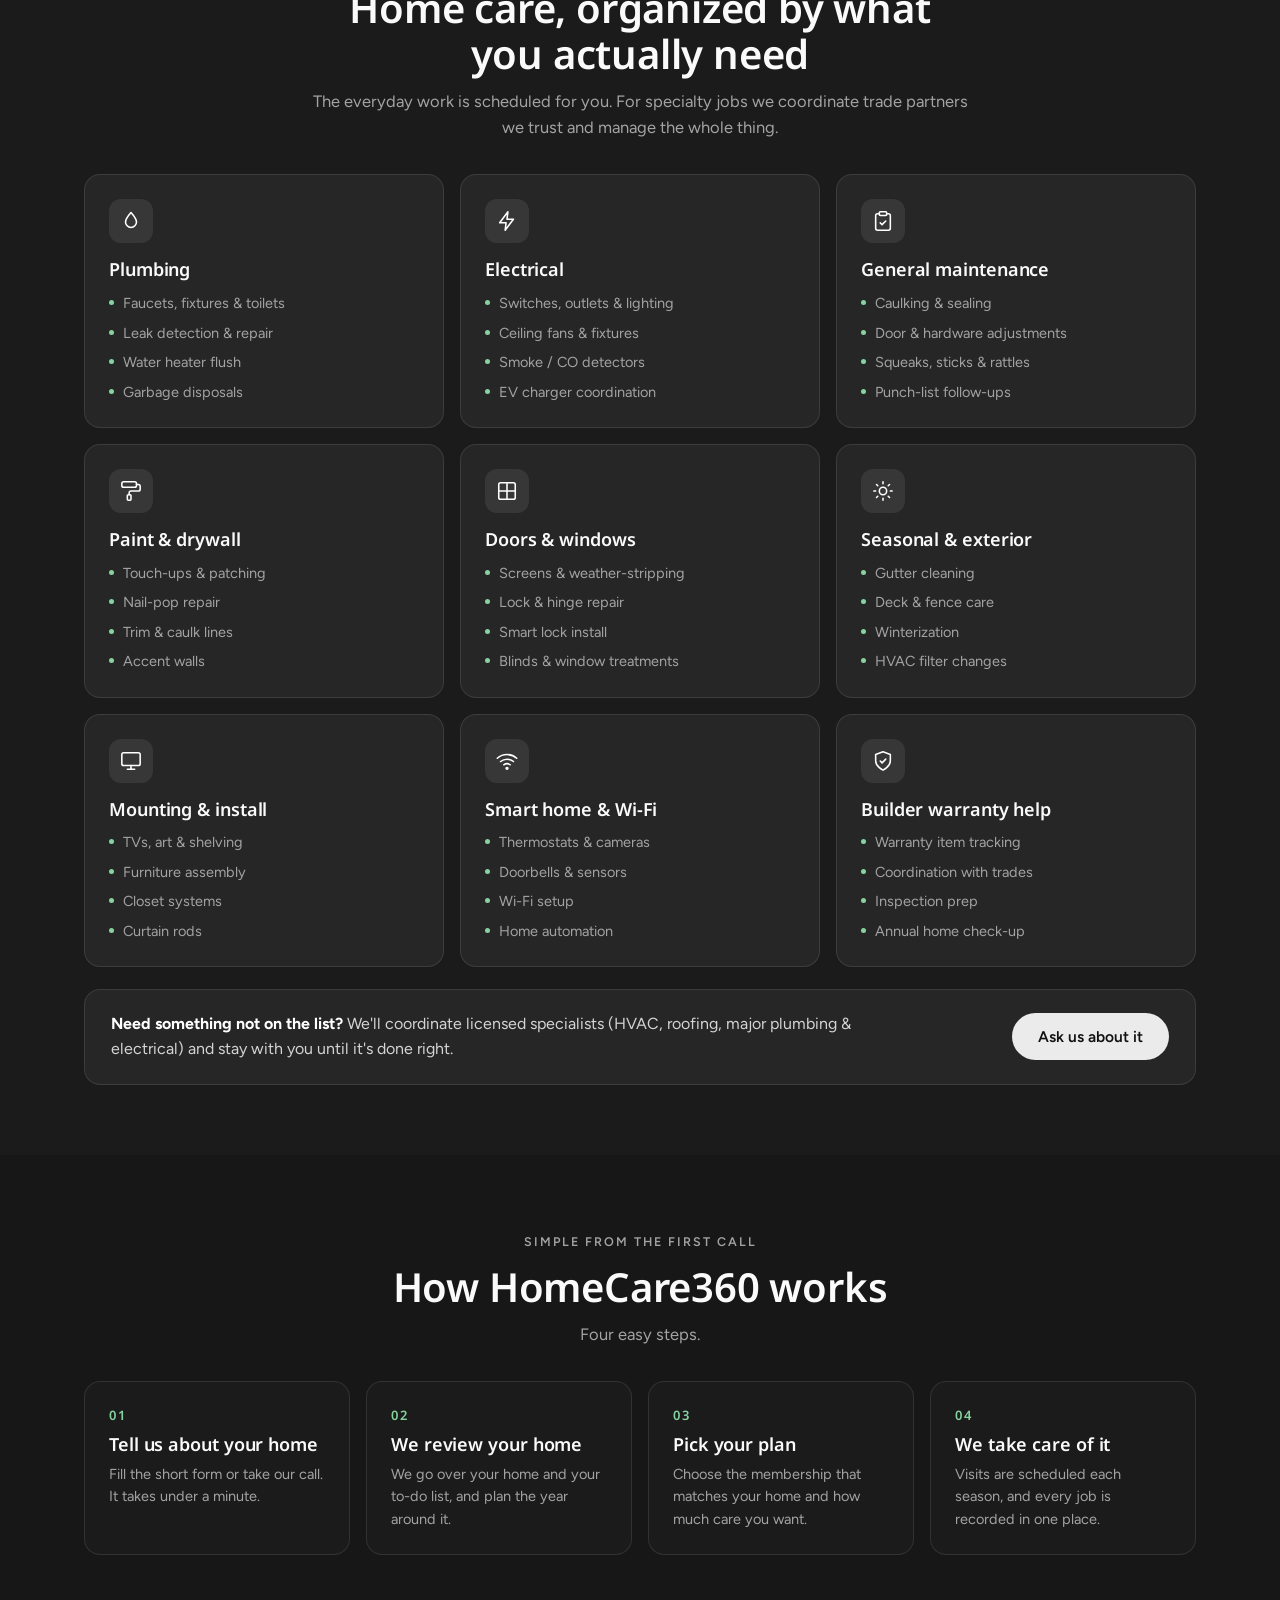
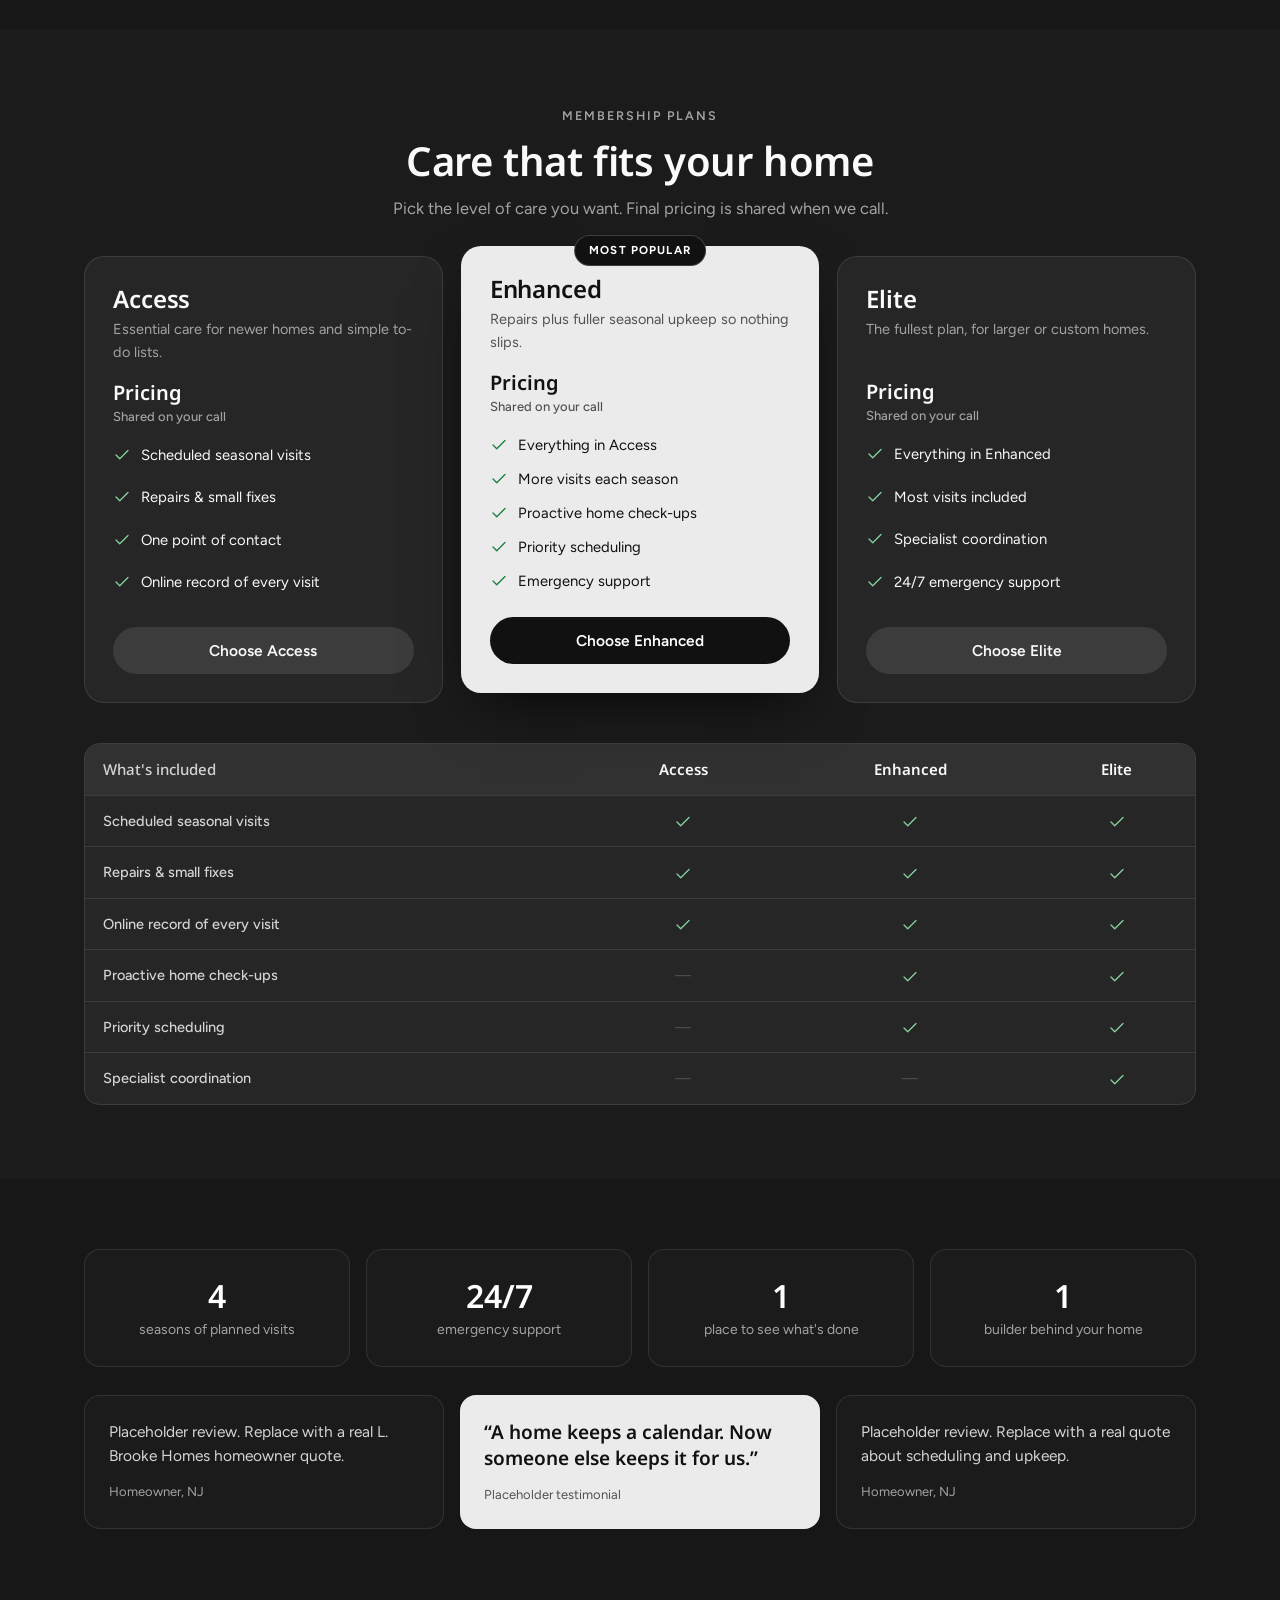
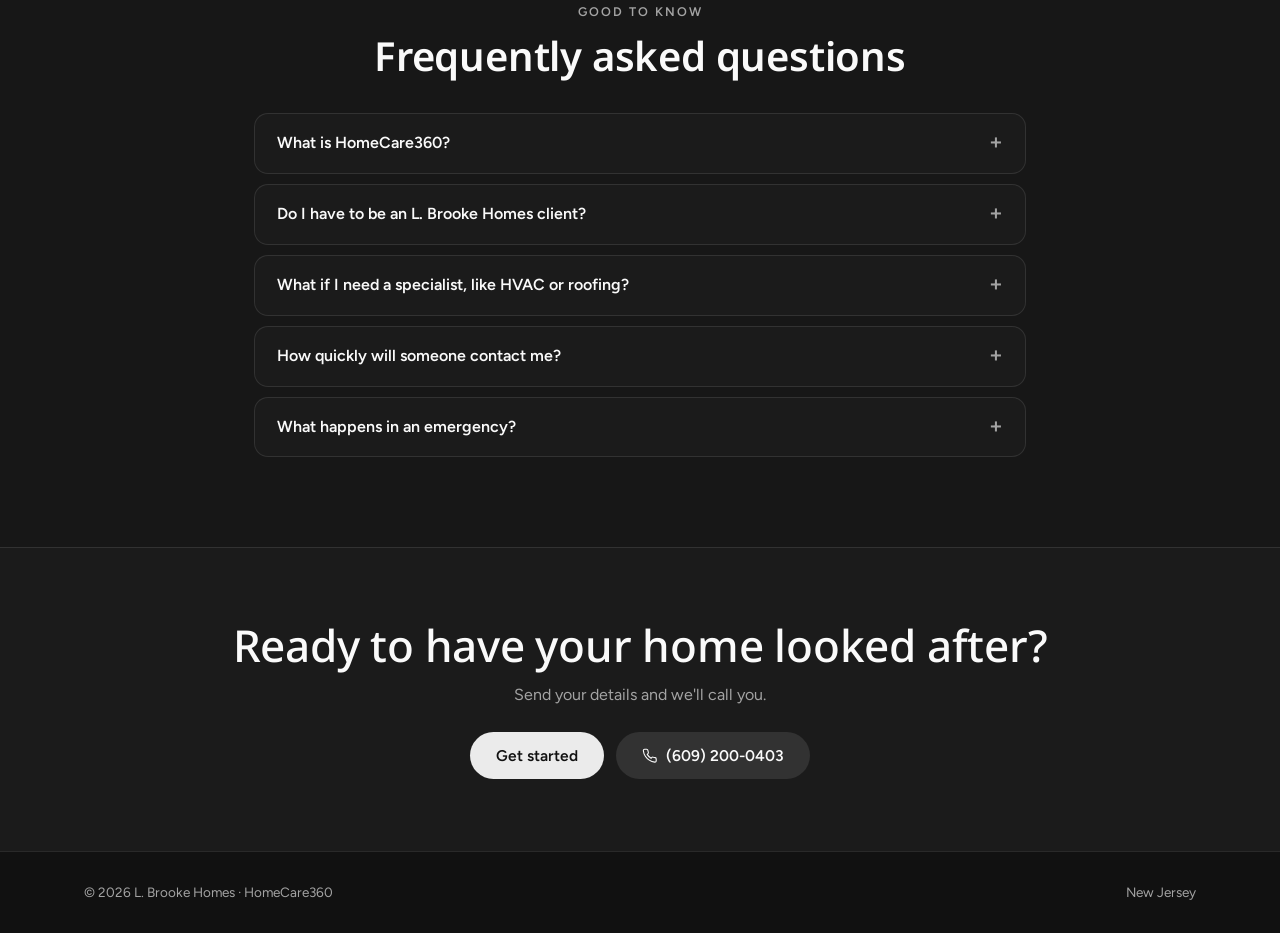
==== commit d17dec35: "HomeCare360 landing: LBH dark grading, site photos in rolling rows, SVG icons Co-Authored-By: Claude" ====
--- a/lbh-homecare360/index.html
+++ b/lbh-homecare360/index.html
@@ -3,176 +3,172 @@
 <head>
 <meta charset="utf-8">
 <meta name="viewport" content="width=device-width, initial-scale=1">
-<title>HomeCare360 by L. Brooke Homes — One team that cares for your home</title>
-<meta name="description" content="HomeCare360 is the after-construction care membership from L. Brooke Homes. Repairs, seasonal maintenance and one trusted team for your home. Request a free home walk-thru.">
+<title>HomeCare360 by L. Brooke Homes — Looking after your home, one season at a time</title>
+<meta name="description" content="HomeCare360 is the home care membership from L. Brooke Homes. We schedule the upkeep, keep the record of what was done, and give you one place to see what is coming.">
 <link rel="preconnect" href="https://fonts.googleapis.com">
 <link rel="preconnect" href="https://fonts.gstatic.com" crossorigin>
-<link href="https://fonts.googleapis.com/css2?family=Fraunces:opsz,wght@9..144,500;9..144,600;9..144,700&family=Inter:wght@400;500;600;700&display=swap" rel="stylesheet">
+<link href="https://fonts.googleapis.com/css2?family=Figtree:wght@400;500;600;700&family=Noto+Sans:wght@500;600;700&display=swap" rel="stylesheet">
 <style>
 :root{
-  --ink:#10241f; --forest:#0c3b36; --forest-2:#124b44; --sage:#e8f1ee; --sage-2:#d5e6e1;
-  --gold:#c9964a; --gold-2:#e0b36b; --paper:#fbf9f5; --white:#fff; --muted:#5d716c; --line:#e3ebe8;
-  --radius:22px; --shadow:0 18px 50px -20px rgba(12,59,54,.35);
+  --bg:#171717; --bg2:#1b1b1b; --card:#262626; --line:rgba(255,255,255,.1); --line2:rgba(255,255,255,.18);
+  --text:#fafafa; --muted:#a3a3a3; --soft:#d4d4d4; --light:#ebebeb; --accent:#86d3a0;
+  --radius:16px;
 }
 *{box-sizing:border-box;margin:0;padding:0}
 html{scroll-behavior:smooth}
-body{font-family:Inter,system-ui,sans-serif;color:var(--ink);background:var(--paper);line-height:1.55;-webkit-font-smoothing:antialiased}
-h1,h2,h3{font-family:Fraunces,Georgia,serif;font-weight:600;line-height:1.1;letter-spacing:-.01em}
+body{font-family:Figtree,system-ui,-apple-system,"Segoe UI",sans-serif;background:var(--bg);color:var(--text);line-height:1.55;-webkit-font-smoothing:antialiased}
+h1,h2,h3{font-family:"Noto Sans",Figtree,sans-serif;font-weight:600;line-height:1.15;letter-spacing:-.005em}
 a{color:inherit;text-decoration:none}
+svg.i{width:1em;height:1em;stroke:currentColor;fill:none;stroke-width:1.7;stroke-linecap:round;stroke-linejoin:round;flex:none}
 .wrap{max-width:1160px;margin:0 auto;padding:0 24px}
-.btn{display:inline-flex;align-items:center;justify-content:center;gap:8px;border:0;cursor:pointer;font:600 16px Inter,sans-serif;padding:15px 26px;border-radius:999px;transition:.2s}
-.btn-gold{background:linear-gradient(135deg,var(--gold-2),var(--gold));color:#2b1c05;box-shadow:0 10px 24px -10px rgba(201,150,74,.8)}
-.btn-gold:hover{transform:translateY(-2px);filter:brightness(1.05)}
-.btn-ghost{background:rgba(255,255,255,.1);color:#fff;border:1px solid rgba(255,255,255,.3)}
-.btn-ghost:hover{background:rgba(255,255,255,.2)}
-.btn-dark{background:var(--forest);color:#fff}
-.btn-dark:hover{background:var(--forest-2)}
-.eyebrow{font-size:12.5px;letter-spacing:.14em;text-transform:uppercase;font-weight:700;color:var(--gold)}
-
-/* announcement + header */
-.announce{background:var(--ink);color:#e9efec;text-align:center;font-size:13.5px;padding:9px 16px}
-.announce b{color:var(--gold-2)}
-header{position:sticky;top:0;z-index:50;background:rgba(12,59,54,.96);backdrop-filter:blur(10px);color:#fff}
-.nav{display:flex;align-items:center;justify-content:space-between;height:68px}
-.logo{display:flex;align-items:center;gap:10px;font-family:Fraunces,serif;font-size:21px;font-weight:700}
-.logo i{width:34px;height:34px;border-radius:10px;background:linear-gradient(135deg,var(--gold-2),var(--gold));display:grid;place-items:center;color:#2b1c05;font-style:normal;font-size:18px}
-.logo small{display:block;font:500 10.5px Inter;letter-spacing:.12em;text-transform:uppercase;opacity:.7;margin-top:-2px}
-.nav ul{display:flex;gap:28px;list-style:none;font-size:15px;font-weight:500}
-.nav ul a{opacity:.85}.nav ul a:hover{opacity:1}
-.nav .btn{padding:11px 20px;font-size:14.5px}
+.btn{display:inline-flex;align-items:center;justify-content:center;gap:8px;border:0;cursor:pointer;font:600 15.5px Figtree,sans-serif;padding:14px 26px;border-radius:999px;transition:.2s}
+.btn-light{background:var(--light);color:#111}
+.btn-light:hover{background:#fff;transform:translateY(-1px)}
+.btn-ghost{background:rgba(255,255,255,.1);color:var(--text)}
+.btn-ghost:hover{background:rgba(255,255,255,.18)}
+.eyebrow{font-size:12.5px;letter-spacing:.16em;text-transform:uppercase;font-weight:600;color:var(--muted)}
+
+/* header */
+header{position:sticky;top:0;z-index:50;background:rgba(27,27,27,.96);backdrop-filter:blur(10px);border-bottom:1px solid var(--line)}
+.nav{display:flex;align-items:center;justify-content:space-between;height:64px;gap:16px}
+.logo{display:flex;align-items:center;gap:12px;font:600 14px "Noto Sans",sans-serif;letter-spacing:.08em;text-transform:uppercase}
+.logo img{width:34px;height:34px;object-fit:contain}
+.logo span small{display:block;font:500 10.5px Figtree;letter-spacing:.18em;color:var(--muted);margin-top:1px}
+.nav ul{display:flex;gap:28px;list-style:none;font-size:14.5px;font-weight:500;color:var(--soft)}
+.nav ul a:hover{color:#fff}
+.call{display:inline-flex;align-items:center;gap:8px;background:rgba(255,255,255,.1);padding:9px 16px;border-radius:10px;font-size:14px;font-weight:500}
+.call:hover{background:rgba(255,255,255,.18)}
 
 /* hero */
-.hero{background:radial-gradient(1200px 500px at 80% -10%,#17655b 0,transparent 60%),linear-gradient(180deg,var(--forest),#082b27);color:#fff;padding:54px 0 70px}
-.hero-grid{display:grid;grid-template-columns:1.1fr .9fr;gap:48px;align-items:center}
-.hero h1{font-size:clamp(38px,5.2vw,64px);margin:14px 0 18px}
-.hero h1 em{font-style:italic;color:var(--gold-2)}
-.hero p.lead{font-size:18.5px;color:#cfe0db;max-width:540px}
-.checks{list-style:none;margin:22px 0 0;display:grid;gap:10px}
-.checks li{display:flex;gap:10px;align-items:center;font-weight:500;color:#e8f2ef}
-.checks li:before{content:"✓";flex:none;width:22px;height:22px;border-radius:50%;background:var(--gold);color:#2b1c05;display:grid;place-items:center;font-size:13px;font-weight:800}
-.trust{display:flex;gap:22px;flex-wrap:wrap;margin-top:28px;font-size:13.5px;color:#a9c3bc}
-.trust span{display:flex;align-items:center;gap:7px}
-
-/* form card */
-.formcard{background:#fff;color:var(--ink);border-radius:26px;padding:30px;box-shadow:0 30px 70px -25px rgba(0,0,0,.55);position:relative}
-.formcard:before{content:"";position:absolute;inset:-1px;border-radius:27px;padding:1px;background:linear-gradient(160deg,var(--gold-2),transparent 40%);-webkit-mask:linear-gradient(#000 0 0) content-box,linear-gradient(#000 0 0);-webkit-mask-composite:xor;mask-composite:exclude;pointer-events:none}
-.formcard h2{font-size:27px}
+.hero{position:relative;padding:56px 0 64px;background:#111 url("https://lbh-os-e8671.web.app/hc360/hero-linden-lane.jpg") center/cover no-repeat}
+.hero:before{content:"";position:absolute;inset:0;background:linear-gradient(90deg,rgba(17,17,17,.92) 0%,rgba(17,17,17,.72) 55%,rgba(17,17,17,.55) 100%)}
+.hero:after{content:"";position:absolute;left:0;right:0;bottom:0;height:90px;background:linear-gradient(transparent,var(--bg))}
+.hero .wrap{position:relative;z-index:1}
+.hero-grid{display:grid;grid-template-columns:1.05fr .95fr;gap:48px;align-items:center}
+.hero h1{font-size:clamp(34px,4.6vw,56px);font-weight:500;margin:14px 0 18px}
+.hero p.lead{font-size:18px;color:var(--soft);max-width:520px;font-weight:500}
+.checks{list-style:none;margin:24px 0 0;display:grid;gap:11px}
+.checks li{display:flex;gap:11px;align-items:center;font-weight:500;color:var(--text);font-size:15.5px}
+.checks svg{font-size:19px;color:var(--accent)}
+.trust{display:flex;gap:22px;flex-wrap:wrap;margin-top:28px;font-size:13.5px;color:var(--muted)}
+.trust span{display:flex;align-items:center;gap:8px}
+.trust svg{font-size:16px}
+
+/* form */
+.formcard{background:rgba(27,27,27,.96);border:1px solid var(--line2);border-radius:20px;padding:28px;box-shadow:0 30px 70px -25px rgba(0,0,0,.8)}
+.formcard h2{font-size:24px}
 .formcard .sub{color:var(--muted);font-size:14.5px;margin:6px 0 18px}
 .field{margin-bottom:12px}
-.field label{display:block;font-size:12.5px;font-weight:600;margin-bottom:5px;color:#34504a}
-.field input,.field select{width:100%;font:500 15.5px Inter;padding:13px 14px;border:1.5px solid var(--line);border-radius:12px;background:#fbfdfc;color:var(--ink);outline:none;transition:.15s}
-.field input:focus,.field select:focus{border-color:var(--forest-2);box-shadow:0 0 0 4px rgba(18,75,68,.12);background:#fff}
+.field label{display:block;font-size:12.5px;font-weight:600;margin-bottom:5px;color:var(--soft)}
+.field input,.field select{width:100%;font:500 15.5px Figtree;padding:13px 14px;border:1px solid var(--line2);border-radius:10px;background:var(--card);color:var(--text);outline:none;transition:.15s}
+.field input::placeholder{color:#737373}
+.field input:focus,.field select:focus{border-color:#fff;background:#2d2d2d}
+.field select option{background:#262626}
 .row2{display:grid;grid-template-columns:1fr 1fr;gap:12px}
-.formcard .btn{width:100%;margin-top:6px;padding:16px}
+.formcard .btn{width:100%;margin-top:6px;padding:15px}
 .fine{font-size:12px;color:var(--muted);text-align:center;margin-top:12px}
 .success{display:none;text-align:center;padding:26px 6px}
-.success .tick{width:64px;height:64px;border-radius:50%;background:var(--sage);color:var(--forest);display:grid;place-items:center;font-size:32px;margin:0 auto 14px}
+.success .tick{width:60px;height:60px;border-radius:50%;background:rgba(134,211,160,.14);color:var(--accent);display:grid;place-items:center;font-size:28px;margin:0 auto 14px}
 .formcard.done form{display:none}.formcard.done .success{display:block}
-.err{color:#b3261e;font-size:12px;margin-top:4px;display:none}
-.field.bad input{border-color:#b3261e}.field.bad .err{display:block}
-
-/* marquee */
-.band{padding:74px 0 20px;background:var(--paper)}
-.sec-head{text-align:center;max-width:720px;margin:0 auto 38px}
-.sec-head h2{font-size:clamp(30px,4vw,46px);margin:10px 0 12px}
-.sec-head p{color:var(--muted);font-size:17px}
-.marquee{overflow:hidden;padding:9px 0;-webkit-mask:linear-gradient(90deg,transparent,#000 8%,#000 92%,transparent);mask:linear-gradient(90deg,transparent,#000 8%,#000 92%,transparent)}
-.track{display:flex;gap:16px;width:max-content;animation:left 55s linear infinite}
-.marquee.rev .track{animation-name:right;animation-duration:62s}
+.err{color:#f87171;font-size:12px;margin-top:4px;display:none}
+.field.bad input{border-color:#f87171}.field.bad .err{display:block}
+.hp{position:absolute;left:-9999px;opacity:0}
+
+/* photo rows */
+.band{padding:40px 0 30px;background:var(--bg)}
+.sec-head{text-align:center;max-width:700px;margin:0 auto 34px;padding:0 20px}
+.sec-head h2{font-size:clamp(28px,3.6vw,40px);margin:10px 0 12px;font-weight:600}
+.sec-head p{color:var(--muted);font-size:16.5px}
+.marquee{overflow:hidden;padding:8px 0;-webkit-mask:linear-gradient(90deg,transparent,#000 7%,#000 93%,transparent);mask:linear-gradient(90deg,transparent,#000 7%,#000 93%,transparent)}
+.track{display:flex;gap:14px;width:max-content;animation:left 70s linear infinite}
+.marquee.rev .track{animation-name:right;animation-duration:78s}
 .marquee:hover .track{animation-play-state:paused}
 @keyframes left{to{transform:translateX(-50%)}}
 @keyframes right{from{transform:translateX(-50%)}to{transform:translateX(0)}}
-.tile{flex:none;width:216px;height:260px;border-radius:20px;overflow:hidden;position:relative;display:flex;flex-direction:column;justify-content:flex-end;color:#fff;box-shadow:0 10px 26px -14px rgba(12,59,54,.5)}
-.tile .ico{position:absolute;top:44px;left:0;right:0;text-align:center;font-size:66px;filter:drop-shadow(0 6px 10px rgba(0,0,0,.25))}
-.tile .cap{background:var(--forest);padding:13px 10px;text-align:center;font-size:14px;font-weight:600}
-.g1{background:linear-gradient(160deg,#e2b36d,#b9783a)}.g2{background:linear-gradient(160deg,#4fa296,#1d6a5f)}
-.g3{background:linear-gradient(160deg,#8fb7d6,#4a7ea6)}.g4{background:linear-gradient(160deg,#c7a98f,#8e6a4e)}
-.g5{background:linear-gradient(160deg,#9bc27d,#5a8a45)}.g6{background:linear-gradient(160deg,#d98c7a,#a8523f)}
-.note-photo{text-align:center;font-size:12.5px;color:var(--muted);margin-top:14px}
+.tile{flex:none;width:340px;height:226px;border-radius:14px;overflow:hidden;position:relative;background:var(--card)}
+.tile img{width:100%;height:100%;object-fit:cover;display:block}
+.tile:after{content:"";position:absolute;inset:0;background:linear-gradient(transparent 55%,rgba(0,0,0,.7))}
+.tile .cap{position:absolute;left:14px;bottom:12px;z-index:1;display:flex;align-items:center;gap:8px;font:600 14px Figtree;color:#fff;background:rgba(23,23,23,.72);backdrop-filter:blur(6px);padding:7px 12px;border-radius:999px;border:1px solid var(--line)}
+.tile .cap svg{font-size:15px}
 
 /* services */
-.services{padding:70px 0}
-.svc-grid{display:grid;grid-template-columns:repeat(3,1fr);gap:20px}
-.svc{background:#fff;border:1px solid var(--line);border-radius:var(--radius);padding:26px;transition:.2s}
-.svc:hover{transform:translateY(-4px);box-shadow:var(--shadow)}
-.svc .i{width:50px;height:50px;border-radius:14px;background:var(--sage);display:grid;place-items:center;font-size:25px;margin-bottom:14px}
-.svc h3{font-size:21px;margin-bottom:10px}
-.svc ul{list-style:none;display:grid;gap:6px;color:var(--muted);font-size:14.5px}
-.svc li:before{content:"•";color:var(--gold);margin-right:8px;font-weight:800}
-.coord{margin-top:26px;background:var(--sage);border-radius:var(--radius);padding:22px 26px;display:flex;gap:16px;align-items:center;justify-content:space-between;flex-wrap:wrap}
-.coord p{max-width:760px;color:#35504a}
-.coord b{color:var(--forest)}
+.services{padding:60px 0 70px;background:var(--bg2)}
+.svc-grid{display:grid;grid-template-columns:repeat(3,1fr);gap:16px}
+.svc{background:var(--card);border:1px solid var(--line);border-radius:var(--radius);padding:24px;transition:.2s}
+.svc:hover{border-color:var(--line2);transform:translateY(-3px)}
+.svc .ic{width:44px;height:44px;border-radius:12px;background:rgba(255,255,255,.08);display:grid;place-items:center;font-size:22px;margin-bottom:16px;color:#fff}
+.svc h3{font-size:18px;margin-bottom:12px}
+.svc ul{list-style:none;display:grid;gap:7px;color:var(--muted);font-size:14.5px}
+.svc li{display:flex;gap:9px;align-items:flex-start}
+.svc li:before{content:"";flex:none;width:5px;height:5px;border-radius:50%;background:var(--accent);margin-top:8px}
+.coord{margin-top:22px;background:var(--card);border:1px solid var(--line);border-radius:var(--radius);padding:22px 26px;display:flex;gap:16px;align-items:center;justify-content:space-between;flex-wrap:wrap}
+.coord p{max-width:760px;color:var(--soft)}
+.coord b{color:#fff}
 
 /* how */
-.how{background:var(--forest);color:#fff;padding:78px 0}
-.how .sec-head p{color:#b7cfc9}
-.steps{display:grid;grid-template-columns:repeat(4,1fr);gap:18px}
-.step{background:rgba(255,255,255,.06);border:1px solid rgba(255,255,255,.12);border-radius:var(--radius);padding:26px}
-.step .n{font:700 40px Fraunces,serif;color:var(--gold-2)}
-.step h3{font-size:20px;margin:8px 0}
-.step p{color:#b7cfc9;font-size:14.5px}
+.how{padding:74px 0;background:var(--bg)}
+.steps{display:grid;grid-template-columns:repeat(4,1fr);gap:16px}
+.step{background:var(--bg2);border:1px solid var(--line);border-radius:var(--radius);padding:24px}
+.step .n{font:600 13px "Noto Sans";letter-spacing:.14em;color:var(--accent)}
+.step h3{font-size:18px;margin:10px 0 8px}
+.step p{color:var(--muted);font-size:14.5px}
 
 /* plans */
-.plans{padding:80px 0}
-.plan-grid{display:grid;grid-template-columns:repeat(3,1fr);gap:22px;align-items:stretch}
-.plan{background:#fff;border:1.5px solid var(--line);border-radius:26px;padding:30px;display:flex;flex-direction:column;position:relative}
-.plan.pop{background:linear-gradient(180deg,var(--forest),#0a312d);color:#fff;border-color:transparent;transform:translateY(-12px);box-shadow:var(--shadow)}
-.badge{position:absolute;top:-13px;left:50%;transform:translateX(-50%);background:linear-gradient(135deg,var(--gold-2),var(--gold));color:#2b1c05;font-size:12px;font-weight:800;letter-spacing:.06em;text-transform:uppercase;padding:6px 14px;border-radius:999px;white-space:nowrap}
-.plan h3{font-size:26px}
+.plans{padding:74px 0;background:var(--bg2)}
+.plan-grid{display:grid;grid-template-columns:repeat(3,1fr);gap:18px;align-items:stretch}
+.plan{background:var(--card);border:1px solid var(--line);border-radius:20px;padding:28px;display:flex;flex-direction:column;position:relative}
+.plan.pop{background:var(--light);color:#111;border-color:transparent;transform:translateY(-10px);box-shadow:0 24px 60px -24px rgba(0,0,0,.9)}
+.badge{position:absolute;top:-12px;left:50%;transform:translateX(-50%);background:#111;color:#fff;border:1px solid var(--line2);font-size:11.5px;font-weight:700;letter-spacing:.1em;text-transform:uppercase;padding:6px 14px;border-radius:999px;white-space:nowrap}
+.plan h3{font-size:24px}
 .plan .tag{color:var(--muted);font-size:14.5px;margin:6px 0 16px;min-height:44px}
-.plan.pop .tag{color:#b7cfc9}
-.price{font:700 38px Fraunces,serif}
-.price small{font:500 14px Inter;color:var(--muted)}
-.plan.pop .price small{color:#b7cfc9}
-.plan ul{list-style:none;margin:20px 0 26px;display:grid;gap:11px;flex:1;font-size:14.8px}
-.plan li{display:flex;gap:10px}
-.plan li:before{content:"✓";flex:none;width:20px;height:20px;border-radius:50%;background:var(--sage);color:var(--forest);display:grid;place-items:center;font-size:11px;font-weight:800;margin-top:2px}
-.plan.pop li:before{background:var(--gold);color:#2b1c05}
+.plan.pop .tag{color:#525252}
+.price{font:600 20px "Noto Sans";}
+.price small{display:block;font:500 13px Figtree;color:var(--muted);margin-top:3px}
+.plan.pop .price small{color:#525252}
+.plan ul{list-style:none;margin:20px 0 24px;display:grid;gap:11px;flex:1;font-size:14.8px}
+.plan li{display:flex;gap:10px;align-items:flex-start}
+.plan li svg{font-size:18px;color:var(--accent);margin-top:2px}
+.plan.pop li svg{color:#15803d}
 .plan .btn{width:100%}
-.guarantee{text-align:center;margin-top:34px;color:var(--muted);font-size:14.5px}
-.guarantee b{color:var(--forest)}
-.compare{margin-top:46px;background:#fff;border:1px solid var(--line);border-radius:var(--radius);overflow:auto}
+.plan.pop .btn{background:#111;color:#fff}
+.plan.pop .btn:hover{background:#000}
+.compare{margin-top:40px;background:var(--card);border:1px solid var(--line);border-radius:var(--radius);overflow:auto}
 table{width:100%;border-collapse:collapse;min-width:620px;font-size:14.5px}
 th,td{padding:14px 18px;text-align:center;border-bottom:1px solid var(--line)}
-th:first-child,td:first-child{text-align:left;font-weight:600}
-thead th{background:var(--sage);font-family:Fraunces,serif;font-size:17px}
+th:first-child,td:first-child{text-align:left;font-weight:500;color:var(--soft)}
+thead th{background:rgba(255,255,255,.05);font-family:"Noto Sans";font-weight:600;font-size:15px}
 tr:last-child td{border-bottom:0}
-.y{color:var(--forest);font-weight:800}.nn{color:#b8c6c2}
-
-/* proof */
-.proof{padding:20px 0 80px}
-.stats{display:grid;grid-template-columns:repeat(4,1fr);gap:18px;margin-bottom:34px}
-.stat{background:#fff;border:1px solid var(--line);border-radius:var(--radius);padding:24px;text-align:center}
-.stat b{display:block;font:700 38px Fraunces,serif;color:var(--forest)}
+.y{color:var(--accent)}.nn{color:#525252}
+.y svg{font-size:18px;vertical-align:middle}
+
+/* proof / faq */
+.proof{padding:70px 0;background:var(--bg)}
+.stats{display:grid;grid-template-columns:repeat(4,1fr);gap:16px;margin-bottom:28px}
+.stat{background:var(--bg2);border:1px solid var(--line);border-radius:var(--radius);padding:24px;text-align:center}
+.stat b{display:block;font:600 32px "Noto Sans";color:#fff}
 .stat span{color:var(--muted);font-size:14px}
-.quotes{display:grid;grid-template-columns:repeat(3,1fr);gap:20px}
-.q{border-radius:var(--radius);padding:26px;background:#fff;border:1px solid var(--line)}
-.q.dark{background:var(--forest);color:#fff;border:0}
-.q .st{color:var(--gold);letter-spacing:2px;margin-bottom:8px}
-.q p{font-size:15.5px}.q.dark p{font:600 20px Fraunces,serif}
-.q cite{display:block;margin-top:14px;font-size:13px;font-style:normal;color:var(--muted)}
-.q.dark cite{color:#a9c3bc}
-
-/* faq */
-.faq{padding:0 0 80px}
+.quotes{display:grid;grid-template-columns:repeat(3,1fr);gap:16px}
+.q{border-radius:var(--radius);padding:24px;background:var(--bg2);border:1px solid var(--line)}
+.q.lt{background:var(--light);color:#111;border:0}
+.q p{font-size:15.5px;color:var(--soft)}.q.lt p{color:#111;font:600 19px "Noto Sans"}
+.q cite{display:block;margin-top:14px;font-size:13px;font-style:normal;color:var(--muted)}.q.lt cite{color:#525252}
+.faq{padding:0 0 80px;background:var(--bg)}
 .faq .wrap{max-width:820px}
-details{background:#fff;border:1px solid var(--line);border-radius:16px;padding:18px 22px;margin-bottom:12px}
-summary{cursor:pointer;font-weight:600;font-size:16.5px;list-style:none;display:flex;justify-content:space-between;gap:12px}
+details{background:var(--bg2);border:1px solid var(--line);border-radius:14px;padding:17px 22px;margin-bottom:10px}
+summary{cursor:pointer;font-weight:600;font-size:16px;list-style:none;display:flex;justify-content:space-between;gap:12px}
 summary::-webkit-details-marker{display:none}
-summary:after{content:"+";font-size:22px;color:var(--gold);line-height:1}
+summary:after{content:"+";font-size:22px;color:var(--muted);line-height:1}
 details[open] summary:after{content:"–"}
 details p{margin-top:10px;color:var(--muted);font-size:15px}
 
-/* final cta + footer */
-.final{background:linear-gradient(135deg,var(--forest),#082b27);color:#fff;text-align:center;padding:76px 0}
-.final h2{font-size:clamp(30px,4.4vw,50px);margin-bottom:12px}
-.final p{color:#b7cfc9;margin-bottom:26px}
+.final{background:var(--bg2);border-top:1px solid var(--line);text-align:center;padding:72px 0}
+.final h2{font-size:clamp(28px,4vw,44px);margin-bottom:12px;font-weight:500}
+.final p{color:var(--muted);margin-bottom:24px}
 .final .btns{display:flex;gap:12px;justify-content:center;flex-wrap:wrap}
-footer{background:#06201d;color:#9db8b1;padding:34px 0;font-size:13.5px}
+footer{background:#111;color:var(--muted);padding:30px 0;font-size:13.5px;border-top:1px solid var(--line)}
 footer .wrap{display:flex;justify-content:space-between;flex-wrap:wrap;gap:12px}
 
-/* sticky mobile CTA */
-.mcta{display:none;position:fixed;left:0;right:0;bottom:0;z-index:60;padding:10px 14px;background:rgba(255,255,255,.96);backdrop-filter:blur(8px);border-top:1px solid var(--line)}
+.mcta{display:none;position:fixed;left:0;right:0;bottom:0;z-index:60;padding:10px 14px;background:rgba(27,27,27,.97);backdrop-filter:blur(8px);border-top:1px solid var(--line)}
 .mcta .btn{width:100%}
 
 @media (prefers-reduced-motion:reduce){.track{animation:none}}
@@ -187,32 +183,50 @@
   .svc-grid,.plan-grid,.quotes,.steps,.stats{grid-template-columns:1fr}
   .row2{grid-template-columns:1fr}
   .hero{padding:26px 0 44px}
-  .hero-grid{gap:26px}
-  .hero h1{font-size:34px;margin:10px 0 12px}
-  .hero p.lead{font-size:16px}
+  .hero-grid{gap:24px}
+  .hero h1{font-size:31px;margin:10px 0 12px}
+  .hero p.lead{font-size:15.5px}
   .hero .checks,.hero .trust{display:none}
   .formcard{padding:22px}
-  .tile{width:170px;height:210px}.tile .ico{font-size:52px;top:32px}
+  .tile{width:250px;height:170px}
   .mcta{display:block}
   body{padding-bottom:70px}
-  .nav .btn{display:none}
+  .call span{display:none}
+  .call{padding:10px 12px}
 }
 </style>
 </head>
 <body>
 
-<div class="announce">🎁 New homeowners of L. Brooke Homes: your <b>first home walk-thru is free</b> — no commitment.</div>
+<svg width="0" height="0" style="position:absolute" aria-hidden="true">
+  <defs>
+    <symbol id="i-check" viewBox="0 0 24 24"><path d="M20 6 9 17l-5-5"/></symbol>
+    <symbol id="i-phone" viewBox="0 0 24 24"><path d="M22 16.9v3a2 2 0 0 1-2.2 2 19.8 19.8 0 0 1-8.6-3.1 19.5 19.5 0 0 1-6-6A19.8 19.8 0 0 1 2.1 4.2 2 2 0 0 1 4.1 2h3a2 2 0 0 1 2 1.7c.1 1 .4 1.9.7 2.8a2 2 0 0 1-.5 2.1L8.1 9.9a16 16 0 0 0 6 6l1.3-1.3a2 2 0 0 1 2.1-.4c.9.3 1.8.6 2.8.7a2 2 0 0 1 1.7 2z"/></symbol>
+    <symbol id="i-shield" viewBox="0 0 24 24"><path d="M12 22s8-4 8-10V5l-8-3-8 3v7c0 6 8 10 8 10z"/><path d="m9 12 2 2 4-4"/></symbol>
+    <symbol id="i-home" viewBox="0 0 24 24"><path d="m3 10 9-7 9 7v10a1 1 0 0 1-1 1h-5v-7H9v7H4a1 1 0 0 1-1-1z"/></symbol>
+    <symbol id="i-clock" viewBox="0 0 24 24"><circle cx="12" cy="12" r="9"/><path d="M12 7v5l3 2"/></symbol>
+    <symbol id="i-drop" viewBox="0 0 24 24"><path d="M12 2.7c3.5 4 6 7 6 10.3a6 6 0 0 1-12 0c0-3.3 2.5-6.3 6-10.3z"/></symbol>
+    <symbol id="i-zap" viewBox="0 0 24 24"><path d="M13 2 4 14h7l-1 8 9-12h-7z"/></symbol>
+    <symbol id="i-clip" viewBox="0 0 24 24"><rect x="8" y="2" width="8" height="4" rx="1"/><path d="M16 4h2a2 2 0 0 1 2 2v14a2 2 0 0 1-2 2H6a2 2 0 0 1-2-2V6a2 2 0 0 1 2-2h2"/><path d="m9 14 2 2 4-4"/></symbol>
+    <symbol id="i-roller" viewBox="0 0 24 24"><rect x="2" y="2" width="16" height="6" rx="2"/><path d="M10 16v-2a2 2 0 0 1 2-2h8a2 2 0 0 0 2-2V7a2 2 0 0 0-2-2h-2"/><rect x="8" y="16" width="4" height="6" rx="1"/></symbol>
+    <symbol id="i-window" viewBox="0 0 24 24"><rect x="3" y="3" width="18" height="18" rx="2"/><path d="M12 3v18M3 12h18"/></symbol>
+    <symbol id="i-sun" viewBox="0 0 24 24"><circle cx="12" cy="12" r="4"/><path d="M12 2v2M12 20v2M4.9 4.9l1.4 1.4M17.7 17.7l1.4 1.4M2 12h2M20 12h2M6.3 17.7l-1.4 1.4M19.1 4.9l-1.4 1.4"/></symbol>
+    <symbol id="i-monitor" viewBox="0 0 24 24"><rect x="2" y="3" width="20" height="14" rx="2"/><path d="M8 21h8M12 17v4"/></symbol>
+    <symbol id="i-wifi" viewBox="0 0 24 24"><path d="M5 12.55a11 11 0 0 1 14.1 0M1.4 9a16 16 0 0 1 21.2 0M8.5 16.1a6 6 0 0 1 7 0"/><circle cx="12" cy="20" r="1"/></symbol>
+    <symbol id="i-arrow" viewBox="0 0 24 24"><path d="M5 12h14M13 6l6 6-6 6"/></symbol>
+  </defs>
+</svg>
 
 <header>
   <div class="wrap nav">
-    <a class="logo" href="#top"><i>⌂</i><span>HomeCare360<small>by L. Brooke Homes</small></span></a>
+    <a class="logo" href="#top"><img src="https://lbh-os-e8671.web.app/hc360/logo.png" alt="L. Brooke Homes"><span>L. Brooke Homes<small>HOMECARE360</small></span></a>
     <ul>
       <li><a href="#services">Services</a></li>
       <li><a href="#how">How it works</a></li>
       <li><a href="#plans">Plans</a></li>
       <li><a href="#faq">FAQs</a></li>
     </ul>
-    <a class="btn btn-gold" href="#signup">Get free walk-thru</a>
+    <a class="call" href="tel:+16092000403"><svg class="i"><use href="#i-phone"/></svg><span>Call (609) 200-0403</span></a>
   </div>
 </header>
 
@@ -220,50 +234,51 @@
 <section class="hero">
   <div class="wrap hero-grid">
     <div>
-      <span class="eyebrow">After-construction care · New Jersey</span>
-      <h1>The builder who made your home <em>keeps caring for it.</em></h1>
-      <p class="lead">HomeCare360 is a membership from L. Brooke Homes: one trusted team for repairs, seasonal upkeep and the small things that pile up after you move in.</p>
+      <span class="eyebrow">HomeCare360</span>
+      <h1>Looking after your home, one season at a time.</h1>
+      <p class="lead">A membership from the builder who knows homes. We schedule the upkeep, keep the record of what was done, and give you one place to see what is coming.</p>
       <ul class="checks">
-        <li>Free in-home walk-thru, no commitment</li>
-        <li>Built by the people who know your home best</li>
-        <li>Fast scheduling, one team, one point of contact</li>
+        <li><svg class="i"><use href="#i-check"/></svg>Seasonal visits scheduled for you</li>
+        <li><svg class="i"><use href="#i-check"/></svg>One record of everything that was done</li>
+        <li><svg class="i"><use href="#i-check"/></svg>Emergency support, 24/7, all year</li>
       </ul>
       <div class="trust">
-        <span>🛡️ Licensed &amp; insured</span>
-        <span>🏠 Custom-home builder expertise</span>
-        <span>✅ Satisfaction guarantee</span>
+        <span><svg class="i"><use href="#i-shield"/></svg>Trusted trade partners</span>
+        <span><svg class="i"><use href="#i-home"/></svg>From the builder of your home</span>
+        <span><svg class="i"><use href="#i-clock"/></svg>Fast scheduling</span>
       </div>
     </div>
 
     <div class="formcard" id="signup">
       <form id="leadForm" novalidate>
-        <h2>Book your free walk-thru</h2>
+        <h2>Get started with HomeCare360</h2>
         <p class="sub">Tell us a little. We'll call you within one business day.</p>
+        <div class="hp"><label>Leave empty<input id="company" name="company" tabindex="-1" autocomplete="off"></label></div>
         <div class="row2">
           <div class="field"><label for="name">Full name</label><input id="name" name="name" autocomplete="name" placeholder="Jane Smith"><div class="err">Please enter your name</div></div>
-          <div class="field"><label for="phone">Mobile number</label><input id="phone" name="phone" type="tel" autocomplete="tel" placeholder="(201) 555-0123"><div class="err">Enter a valid phone number</div></div>
+          <div class="field"><label for="phone">Mobile number</label><input id="phone" name="phone" type="tel" autocomplete="tel" placeholder="(609) 555-0123"><div class="err">Enter a valid phone number</div></div>
         </div>
         <div class="field"><label for="email">Email</label><input id="email" name="email" type="email" autocomplete="email" placeholder="you@email.com"><div class="err">Enter a valid email</div></div>
-        <div class="field"><label for="address">Home address / town</label><input id="address" name="address" autocomplete="street-address" placeholder="123 Maple Ave, Ridgewood NJ"><div class="err">Please enter your address or town</div></div>
+        <div class="field"><label for="address">Home address / town</label><input id="address" name="address" autocomplete="street-address" placeholder="123 Linden Lane, New Jersey"><div class="err">Please enter your address or town</div></div>
         <div class="row2">
           <div class="field"><label for="plan">Plan interest</label>
             <select id="plan" name="plan"><option>Not sure yet</option><option>Access</option><option>Enhanced</option><option>Elite</option></select></div>
           <div class="field"><label for="need">What do you need?</label>
-            <select id="need" name="need"><option>General maintenance</option><option>A repair right now</option><option>Seasonal upkeep</option><option>Warranty / builder item</option></select></div>
+            <select id="need" name="need"><option>Seasonal upkeep</option><option>A repair right now</option><option>General maintenance</option><option>Warranty / builder item</option></select></div>
         </div>
-        <button class="btn btn-gold" type="submit">Request my free walk-thru →</button>
-        <p class="fine">🔒 We never share your details. No spam, no obligation.</p>
+        <button class="btn btn-light" type="submit">Request a call <svg class="i"><use href="#i-arrow"/></svg></button>
+        <p class="fine">We never share your details. No obligation.</p>
       </form>
       <div class="success">
-        <div class="tick">✓</div>
-        <h2>You're on the list!</h2>
+        <div class="tick"><svg class="i"><use href="#i-check"/></svg></div>
+        <h2>Thank you</h2>
         <p class="sub" id="okmsg">A HomeCare360 coordinator will contact you within one business day.</p>
       </div>
     </div>
   </div>
 </section>
 
-<!-- rolling rows -->
+<!-- rolling photo rows -->
 <section class="band" id="services">
   <div class="sec-head">
     <span class="eyebrow">Everything your home needs</span>
@@ -272,7 +287,6 @@
   </div>
   <div class="marquee" aria-hidden="true"><div class="track" id="row1"></div></div>
   <div class="marquee rev" aria-hidden="true"><div class="track" id="row2"></div></div>
-  <p class="note-photo">Placeholder tiles — replaced with real L. Brooke Homes project photos.</p>
 </section>
 
 <section class="services">
@@ -280,12 +294,12 @@
     <div class="sec-head">
       <span class="eyebrow">What we handle</span>
       <h2>Home care, organized by what you actually need</h2>
-      <p>Our in-house team handles the everyday work. For specialty jobs we bring in trusted licensed partners and manage the whole thing for you.</p>
+      <p>The everyday work is scheduled for you. For specialty jobs we coordinate trade partners we trust and manage the whole thing.</p>
     </div>
     <div class="svc-grid" id="svcGrid"></div>
     <div class="coord">
       <p><b>Need something not on the list?</b> We'll coordinate licensed specialists (HVAC, roofing, major plumbing &amp; electrical) and stay with you until it's done right.</p>
-      <a class="btn btn-dark" href="#signup">Ask us about it</a>
+      <a class="btn btn-light" href="#signup">Ask us about it</a>
     </div>
   </div>
 </section>
@@ -295,13 +309,13 @@
     <div class="sec-head">
       <span class="eyebrow">Simple from the first call</span>
       <h2>How HomeCare360 works</h2>
-      <p>No paperwork maze. Four easy steps.</p>
+      <p>Four easy steps.</p>
     </div>
     <div class="steps">
-      <div class="step"><div class="n">1</div><h3>Tell us about your home</h3><p>Fill the short form above or take our call. Takes under a minute.</p></div>
-      <div class="step"><div class="n">2</div><h3>Free walk-thru</h3><p>We visit, review your home and your to-do list, and estimate the time needed.</p></div>
-      <div class="step"><div class="n">3</div><h3>Pick your plan</h3><p>Choose the membership that matches your home. Change it anytime.</p></div>
-      <div class="step"><div class="n">4</div><h3>We take care of it</h3><p>Schedule visits when it suits you. Track every job and get proactive reminders.</p></div>
+      <div class="step"><div class="n">01</div><h3>Tell us about your home</h3><p>Fill the short form or take our call. It takes under a minute.</p></div>
+      <div class="step"><div class="n">02</div><h3>We review your home</h3><p>We go over your home and your to-do list, and plan the year around it.</p></div>
+      <div class="step"><div class="n">03</div><h3>Pick your plan</h3><p>Choose the membership that matches your home and how much care you want.</p></div>
+      <div class="step"><div class="n">04</div><h3>We take care of it</h3><p>Visits are scheduled each season, and every job is recorded in one place.</p></div>
     </div>
   </div>
 </section>
@@ -310,42 +324,41 @@
   <div class="wrap">
     <div class="sec-head">
       <span class="eyebrow">Membership plans</span>
-      <h2>Flexible home care, your way</h2>
-      <p>Pick the level of care that fits your home. Final pricing is confirmed at your walk-thru.</p>
+      <h2>Care that fits your home</h2>
+      <p>Pick the level of care you want. Final pricing is shared when we call.</p>
     </div>
     <div class="plan-grid">
       <div class="plan">
         <h3>Access</h3><p class="tag">Essential care for newer homes and simple to-do lists.</p>
-        <div class="price">Pricing<small> · confirmed at walk-thru</small></div>
-        <ul><li>Priority scheduling</li><li>Repairs &amp; small fixes</li><li>One dedicated point of contact</li><li>Home care portal access</li></ul>
-        <a class="btn btn-dark" href="#signup" data-plan="Access">Choose Access</a>
+        <div class="price">Pricing<small>Shared on your call</small></div>
+        <ul><li><svg class="i"><use href="#i-check"/></svg>Scheduled seasonal visits</li><li><svg class="i"><use href="#i-check"/></svg>Repairs &amp; small fixes</li><li><svg class="i"><use href="#i-check"/></svg>One point of contact</li><li><svg class="i"><use href="#i-check"/></svg>Online record of every visit</li></ul>
+        <a class="btn btn-ghost" href="#signup" data-plan="Access">Choose Access</a>
       </div>
       <div class="plan pop">
         <span class="badge">Most popular</span>
-        <h3>Enhanced</h3><p class="tag">Repairs plus seasonal upkeep so nothing slips.</p>
-        <div class="price">Pricing<small> · confirmed at walk-thru</small></div>
-        <ul><li>Everything in Access</li><li>Seasonal maintenance visits</li><li>Proactive home check-ups</li><li>Priority same-week response</li><li>Member-only discounts</li></ul>
-        <a class="btn btn-gold" href="#signup" data-plan="Enhanced">Choose Enhanced</a>
+        <h3>Enhanced</h3><p class="tag">Repairs plus fuller seasonal upkeep so nothing slips.</p>
+        <div class="price">Pricing<small>Shared on your call</small></div>
+        <ul><li><svg class="i"><use href="#i-check"/></svg>Everything in Access</li><li><svg class="i"><use href="#i-check"/></svg>More visits each season</li><li><svg class="i"><use href="#i-check"/></svg>Proactive home check-ups</li><li><svg class="i"><use href="#i-check"/></svg>Priority scheduling</li><li><svg class="i"><use href="#i-check"/></svg>Emergency support</li></ul>
+        <a class="btn" href="#signup" data-plan="Enhanced">Choose Enhanced</a>
       </div>
       <div class="plan">
-        <h3>Elite</h3><p class="tag">Total peace of mind for larger or custom homes.</p>
-        <div class="price">Pricing<small> · confirmed at walk-thru</small></div>
-        <ul><li>Everything in Enhanced</li><li>Most visits &amp; hours included</li><li>Specialist coordination</li><li>Annual home health report</li><li>Priority emergency response</li></ul>
-        <a class="btn btn-dark" href="#signup" data-plan="Elite">Choose Elite</a>
+        <h3>Elite</h3><p class="tag">The fullest plan, for larger or custom homes.</p>
+        <div class="price">Pricing<small>Shared on your call</small></div>
+        <ul><li><svg class="i"><use href="#i-check"/></svg>Everything in Enhanced</li><li><svg class="i"><use href="#i-check"/></svg>Most visits included</li><li><svg class="i"><use href="#i-check"/></svg>Specialist coordination</li><li><svg class="i"><use href="#i-check"/></svg>24/7 emergency support</li></ul>
+        <a class="btn btn-ghost" href="#signup" data-plan="Elite">Choose Elite</a>
       </div>
     </div>
-    <p class="guarantee">🛡️ <b>Satisfaction guarantee.</b> Not the right fit in the first 30 days? We'll refund your unused visits.</p>
 
     <div class="compare">
       <table>
         <thead><tr><th>What's included</th><th>Access</th><th>Enhanced</th><th>Elite</th></tr></thead>
         <tbody>
-          <tr><td>Dedicated point of contact</td><td class="y">✓</td><td class="y">✓</td><td class="y">✓</td></tr>
-          <tr><td>Repairs &amp; small fixes</td><td class="y">✓</td><td class="y">✓</td><td class="y">✓</td></tr>
-          <tr><td>Seasonal maintenance</td><td class="nn">—</td><td class="y">✓</td><td class="y">✓</td></tr>
-          <tr><td>Proactive home check-ups</td><td class="nn">—</td><td class="y">✓</td><td class="y">✓</td></tr>
-          <tr><td>Specialist coordination</td><td class="nn">—</td><td class="nn">—</td><td class="y">✓</td></tr>
-          <tr><td>Annual home health report</td><td class="nn">—</td><td class="nn">—</td><td class="y">✓</td></tr>
+          <tr><td>Scheduled seasonal visits</td><td class="y"><svg class="i"><use href="#i-check"/></svg></td><td class="y"><svg class="i"><use href="#i-check"/></svg></td><td class="y"><svg class="i"><use href="#i-check"/></svg></td></tr>
+          <tr><td>Repairs &amp; small fixes</td><td class="y"><svg class="i"><use href="#i-check"/></svg></td><td class="y"><svg class="i"><use href="#i-check"/></svg></td><td class="y"><svg class="i"><use href="#i-check"/></svg></td></tr>
+          <tr><td>Online record of every visit</td><td class="y"><svg class="i"><use href="#i-check"/></svg></td><td class="y"><svg class="i"><use href="#i-check"/></svg></td><td class="y"><svg class="i"><use href="#i-check"/></svg></td></tr>
+          <tr><td>Proactive home check-ups</td><td class="nn">—</td><td class="y"><svg class="i"><use href="#i-check"/></svg></td><td class="y"><svg class="i"><use href="#i-check"/></svg></td></tr>
+          <tr><td>Priority scheduling</td><td class="nn">—</td><td class="y"><svg class="i"><use href="#i-check"/></svg></td><td class="y"><svg class="i"><use href="#i-check"/></svg></td></tr>
+          <tr><td>Specialist coordination</td><td class="nn">—</td><td class="nn">—</td><td class="y"><svg class="i"><use href="#i-check"/></svg></td></tr>
         </tbody>
       </table>
     </div>
@@ -355,15 +368,15 @@
 <section class="proof">
   <div class="wrap">
     <div class="stats">
-      <div class="stat"><b>1</b><span>team for every home need</span></div>
-      <div class="stat"><b>24h</b><span>response to new requests</span></div>
-      <div class="stat"><b>30-day</b><span>satisfaction guarantee</span></div>
-      <div class="stat"><b>100%</b><span>builder-backed care</span></div>
+      <div class="stat"><b>4</b><span>seasons of planned visits</span></div>
+      <div class="stat"><b>24/7</b><span>emergency support</span></div>
+      <div class="stat"><b>1</b><span>place to see what's done</span></div>
+      <div class="stat"><b>1</b><span>builder behind your home</span></div>
     </div>
     <div class="quotes">
-      <div class="q"><div class="st">★★★★★</div><p>Placeholder review — replace with a real L. Brooke Homes client quote about how easy scheduling was.</p><cite>Homeowner, NJ</cite></div>
-      <div class="q dark"><p>“It's great to have the people who built our home looking after it.”</p><cite>Placeholder testimonial</cite></div>
-      <div class="q"><div class="st">★★★★★</div><p>Placeholder review — replace with a real quote about saving time on repairs and upkeep.</p><cite>Homeowner, NJ</cite></div>
+      <div class="q"><p>Placeholder review. Replace with a real L. Brooke Homes homeowner quote.</p><cite>Homeowner, NJ</cite></div>
+      <div class="q lt"><p>“A home keeps a calendar. Now someone else keeps it for us.”</p><cite>Placeholder testimonial</cite></div>
+      <div class="q"><p>Placeholder review. Replace with a real quote about scheduling and upkeep.</p><cite>Homeowner, NJ</cite></div>
     </div>
   </div>
 </section>
@@ -371,63 +384,63 @@
 <section class="faq" id="faq">
   <div class="wrap">
     <div class="sec-head"><span class="eyebrow">Good to know</span><h2>Frequently asked questions</h2></div>
-    <details><summary>Is the walk-thru really free?</summary><p>Yes. We visit your home, review what needs attention and explain your options. There's no obligation to join.</p></details>
-    <details><summary>Do I have to be an L. Brooke Homes client?</summary><p>HomeCare360 is designed for L. Brooke Homes homeowners first. If you're not sure, submit the form and we'll let you know.</p></details>
-    <details><summary>What if I need a specialist, like HVAC or roofing?</summary><p>We coordinate licensed specialists and manage the job, so you only deal with one team.</p></details>
-    <details><summary>Can I change or cancel my plan?</summary><p>Yes. If it isn't the right fit in the first 30 days, we refund your unused visits.</p></details>
+    <details><summary>What is HomeCare360?</summary><p>A home care membership from L. Brooke Homes. We schedule seasonal upkeep, keep the record of what was done, and give you one place to see what is coming.</p></details>
+    <details><summary>Do I have to be an L. Brooke Homes client?</summary><p>HomeCare360 is designed for L. Brooke Homes homeowners first. If you're not sure, send the form and we'll let you know.</p></details>
+    <details><summary>What if I need a specialist, like HVAC or roofing?</summary><p>We coordinate trade partners we trust and manage the job, so you deal with one team.</p></details>
     <details><summary>How quickly will someone contact me?</summary><p>A coordinator will reach out within one business day of your request.</p></details>
+    <details><summary>What happens in an emergency?</summary><p>Emergency support is available 24/7 all year on our fullest plan.</p></details>
   </div>
 </section>
 
 <section class="final">
   <div class="wrap">
-    <h2>Ready for a home that takes care of itself?</h2>
-    <p>Book your free walk-thru in under a minute.</p>
-    <div class="btns"><a class="btn btn-gold" href="#signup">Book free walk-thru →</a><a class="btn btn-ghost" href="tel:+10000000000">📞 Call us</a></div>
+    <h2>Ready to have your home looked after?</h2>
+    <p>Send your details and we'll call you.</p>
+    <div class="btns"><a class="btn btn-light" href="#signup">Get started</a><a class="btn btn-ghost" href="tel:+16092000403"><svg class="i"><use href="#i-phone"/></svg>(609) 200-0403</a></div>
   </div>
 </section>
 </main>
 
-<footer><div class="wrap"><span>© <span id="yr"></span> L. Brooke Homes · HomeCare360</span><span>New Jersey · Licensed &amp; insured</span></div></footer>
-
-<div class="mcta"><a class="btn btn-gold" href="#signup">Get my free walk-thru →</a></div>
+<footer><div class="wrap"><span>© <span id="yr"></span> L. Brooke Homes · HomeCare360</span><span>New Jersey</span></div></footer>
+
+<div class="mcta"><a class="btn btn-light" href="#signup">Get started</a></div>
 
 <script>
 /* ===== CONFIG ===== */
-// Paste your form endpoint (Formspree / Make / n8n webhook / LBH OS function). Leave blank = demo mode.
+// Paste your form endpoint (Formspree / Make / n8n webhook / LBH OS function). Blank = demo mode (nothing is sent).
 const FORM_ENDPOINT = "";
-
-/* services data */
+const IMG = "https://lbh-os-e8671.web.app/hc360/";
+
+const ic = n => `<svg class="i"><use href="#i-${n}"/></svg>`;
+
+/* services */
 const SERVICES=[
- ["🔧","Plumbing",["Faucets, fixtures & toilets","Leak detection & repair","Water heater flush","Garbage disposals"]],
- ["💡","Electrical",["Switches, outlets & lighting","Ceiling fans & fixtures","Smoke / CO detectors","EV charger coordination"]],
- ["🛠️","General maintenance",["Caulking & sealing","Door & hardware adjustments","Squeaks, sticks & rattles","Punch-list follow-ups"]],
- ["🎨","Paint & drywall",["Touch-ups & patching","Nail-pop repair","Trim & caulk lines","Accent walls"]],
- ["🪟","Doors & windows",["Screens & weather-stripping","Lock & hinge repair","Smart lock install","Blinds & window treatments"]],
- ["🌿","Seasonal & exterior",["Gutter cleaning","Deck & fence care","Winterization","HVAC filter changes"]],
- ["📺","Mounting & install",["TVs, art & shelving","Furniture assembly","Closet systems","Curtain rods"]],
- ["📶","Smart home & Wi-Fi",["Thermostats & cameras","Doorbells & sensors","Wi-Fi setup","Home automation"]],
- ["🏡","Builder warranty help",["Warranty item tracking","Coordination with trades","Inspection prep","Annual home check-up"]]
+ ["drop","Plumbing",["Faucets, fixtures & toilets","Leak detection & repair","Water heater flush","Garbage disposals"]],
+ ["zap","Electrical",["Switches, outlets & lighting","Ceiling fans & fixtures","Smoke / CO detectors","EV charger coordination"]],
+ ["clip","General maintenance",["Caulking & sealing","Door & hardware adjustments","Squeaks, sticks & rattles","Punch-list follow-ups"]],
+ ["roller","Paint & drywall",["Touch-ups & patching","Nail-pop repair","Trim & caulk lines","Accent walls"]],
+ ["window","Doors & windows",["Screens & weather-stripping","Lock & hinge repair","Smart lock install","Blinds & window treatments"]],
+ ["sun","Seasonal & exterior",["Gutter cleaning","Deck & fence care","Winterization","HVAC filter changes"]],
+ ["monitor","Mounting & install",["TVs, art & shelving","Furniture assembly","Closet systems","Curtain rods"]],
+ ["wifi","Smart home & Wi-Fi",["Thermostats & cameras","Doorbells & sensors","Wi-Fi setup","Home automation"]],
+ ["shield","Builder warranty help",["Warranty item tracking","Coordination with trades","Inspection prep","Annual home check-up"]]
 ];
-const g=document.getElementById("svcGrid");
-g.innerHTML=SERVICES.map(s=>`<div class="svc"><div class="i">${s[0]}</div><h3>${s[1]}</h3><ul>${s[2].map(x=>`<li>${x}</li>`).join("")}</ul></div>`).join("");
-
-/* marquee tiles */
-const R1=[["🚿","Fix leaky faucet","g2"],["🎨","Touch up paint","g1"],["🔐","Install smart lock","g3"],["🚽","Replace toilet","g4"],["🪵","Stain deck","g6"],["❄️","Change air filters","g5"],["💡","Swap light fixture","g1"],["📺","Mount TV","g3"]];
-const R2=[["🧱","Patch drywall","g4"],["🪟","Replace screens","g2"],["🌧️","Clean gutters","g5"],["🛋️","Assemble furniture","g6"],["🔌","Install outlets","g1"],["🚪","Adjust doors","g3"],["🌡️","Smart thermostat","g2"],["🧰","Seasonal check-up","g4"]];
-const tile=t=>`<div class="tile ${t[2]}"><div class="ico">${t[0]}</div><div class="cap">${t[1]}</div></div>`;
+document.getElementById("svcGrid").innerHTML=SERVICES.map(s=>`<div class="svc"><div class="ic">${ic(s[0])}</div><h3>${s[1]}</h3><ul>${s[2].map(x=>`<li>${x}</li>`).join("")}</ul></div>`).join("");
+
+/* photo rows — LBH project photos already used on the HomeCare360 site */
+const P=["hero-linden-lane.jpg","card-linden-lane-198.jpg","wittmer-court-kitchen.jpg","home-exterior.jpg","linden-lane-178.jpg"];
+const R1=[["drop","Plumbing",0,"center"],["zap","Electrical",2,"center"],["roller","Paint & drywall",4,"center"],["sun","Seasonal care",3,"center"],["wifi","Smart home",1,"center"],["clip","Maintenance",0,"60% 40%"],["window","Doors & windows",2,"30% 50%"],["shield","Warranty help",4,"70% 50%"]];
+const R2=[["monitor","Mounting & install",3,"center"],["window","Windows",1,"center"],["sun","Gutters & exterior",3,"20% 50%"],["clip","Home check-ups",4,"40% 50%"],["zap","Lighting",0,"30% 30%"],["drop","Kitchen & bath",2,"70% 50%"],["roller","Touch-ups",1,"60% 50%"],["wifi","Wi-Fi & smart",4,"20% 50%"]];
+const tile=t=>`<div class="tile"><img src="${IMG+P[t[2]]}" alt="" loading="lazy" style="object-position:${t[3]}"><div class="cap">${ic(t[0])}${t[1]}</div></div>`;
 const fill=(id,arr)=>{const h=arr.map(tile).join("");document.getElementById(id).innerHTML=h+h;};
 fill("row1",R1);fill("row2",R2);
 
-/* year */
 document.getElementById("yr").textContent=new Date().getFullYear();
 
 /* prefill from URL: ?name=&phone=&email=&address=&plan= */
 const qp=new URLSearchParams(location.search);
 ["name","phone","email","address"].forEach(k=>{if(qp.get(k))document.getElementById(k).value=qp.get(k)});
 if(qp.get("plan")){const s=document.getElementById("plan");[...s.options].forEach(o=>{if(o.text.toLowerCase()===qp.get("plan").toLowerCase())s.value=o.text})}
-
-/* plan buttons preselect */
 document.querySelectorAll("[data-plan]").forEach(a=>a.addEventListener("click",()=>{document.getElementById("plan").value=a.dataset.plan}));
 
 /* form */
@@ -435,20 +448,22 @@
 const rules={name:v=>v.trim().length>1,phone:v=>v.replace(/\D/g,"").length>=10,email:v=>/^\S+@\S+\.\S+$/.test(v),address:v=>v.trim().length>3};
 form.addEventListener("submit",async e=>{
   e.preventDefault();
+  if(document.getElementById("company").value)return; // honeypot
   let ok=true;
   for(const k in rules){const el=document.getElementById(k);const good=rules[k](el.value);el.parentElement.classList.toggle("bad",!good);if(!good)ok=false}
   if(!ok)return;
-  const data=Object.fromEntries(new FormData(form).entries());
+  const data=Object.fromEntries(new FormData(form).entries());delete data.company;
+  ["utm_source","utm_medium","utm_campaign"].forEach(k=>{if(qp.get(k))data[k]=qp.get(k)});
   data.source="hc360-landing";data.submitted_at=new Date().toISOString();
-  const btn=form.querySelector("button");btn.disabled=true;btn.textContent="Sending…";
+  const btn=form.querySelector("button");const label=btn.innerHTML;btn.disabled=true;btn.textContent="Sending…";
   try{
     if(FORM_ENDPOINT){
       const r=await fetch(FORM_ENDPOINT,{method:"POST",headers:{"Content-Type":"application/json",Accept:"application/json"},body:JSON.stringify(data)});
       if(!r.ok)throw new Error("bad response");
-    }else{console.log("DEMO MODE – lead not sent. Set FORM_ENDPOINT.",data);await new Promise(r=>setTimeout(r,600));}
-    document.getElementById("okmsg").textContent=`Thanks ${data.name.split(" ")[0]}! A HomeCare360 coordinator will contact you within one business day.`;
+    }else{console.log("DEMO MODE – lead not sent. Set FORM_ENDPOINT.",data);await new Promise(r=>setTimeout(r,500));}
+    document.getElementById("okmsg").textContent=`Thank you ${data.name.split(" ")[0]}. A HomeCare360 coordinator will contact you within one business day.`;
     document.getElementById("signup").classList.add("done");
-  }catch(err){btn.disabled=false;btn.textContent="Try again →";alert("Sorry, something went wrong. Please try again or call us.");}
+  }catch(err){btn.disabled=false;btn.innerHTML=label;alert("Sorry, something went wrong. Please try again or call (609) 200-0403.");}
 });
 </script>
 </body>
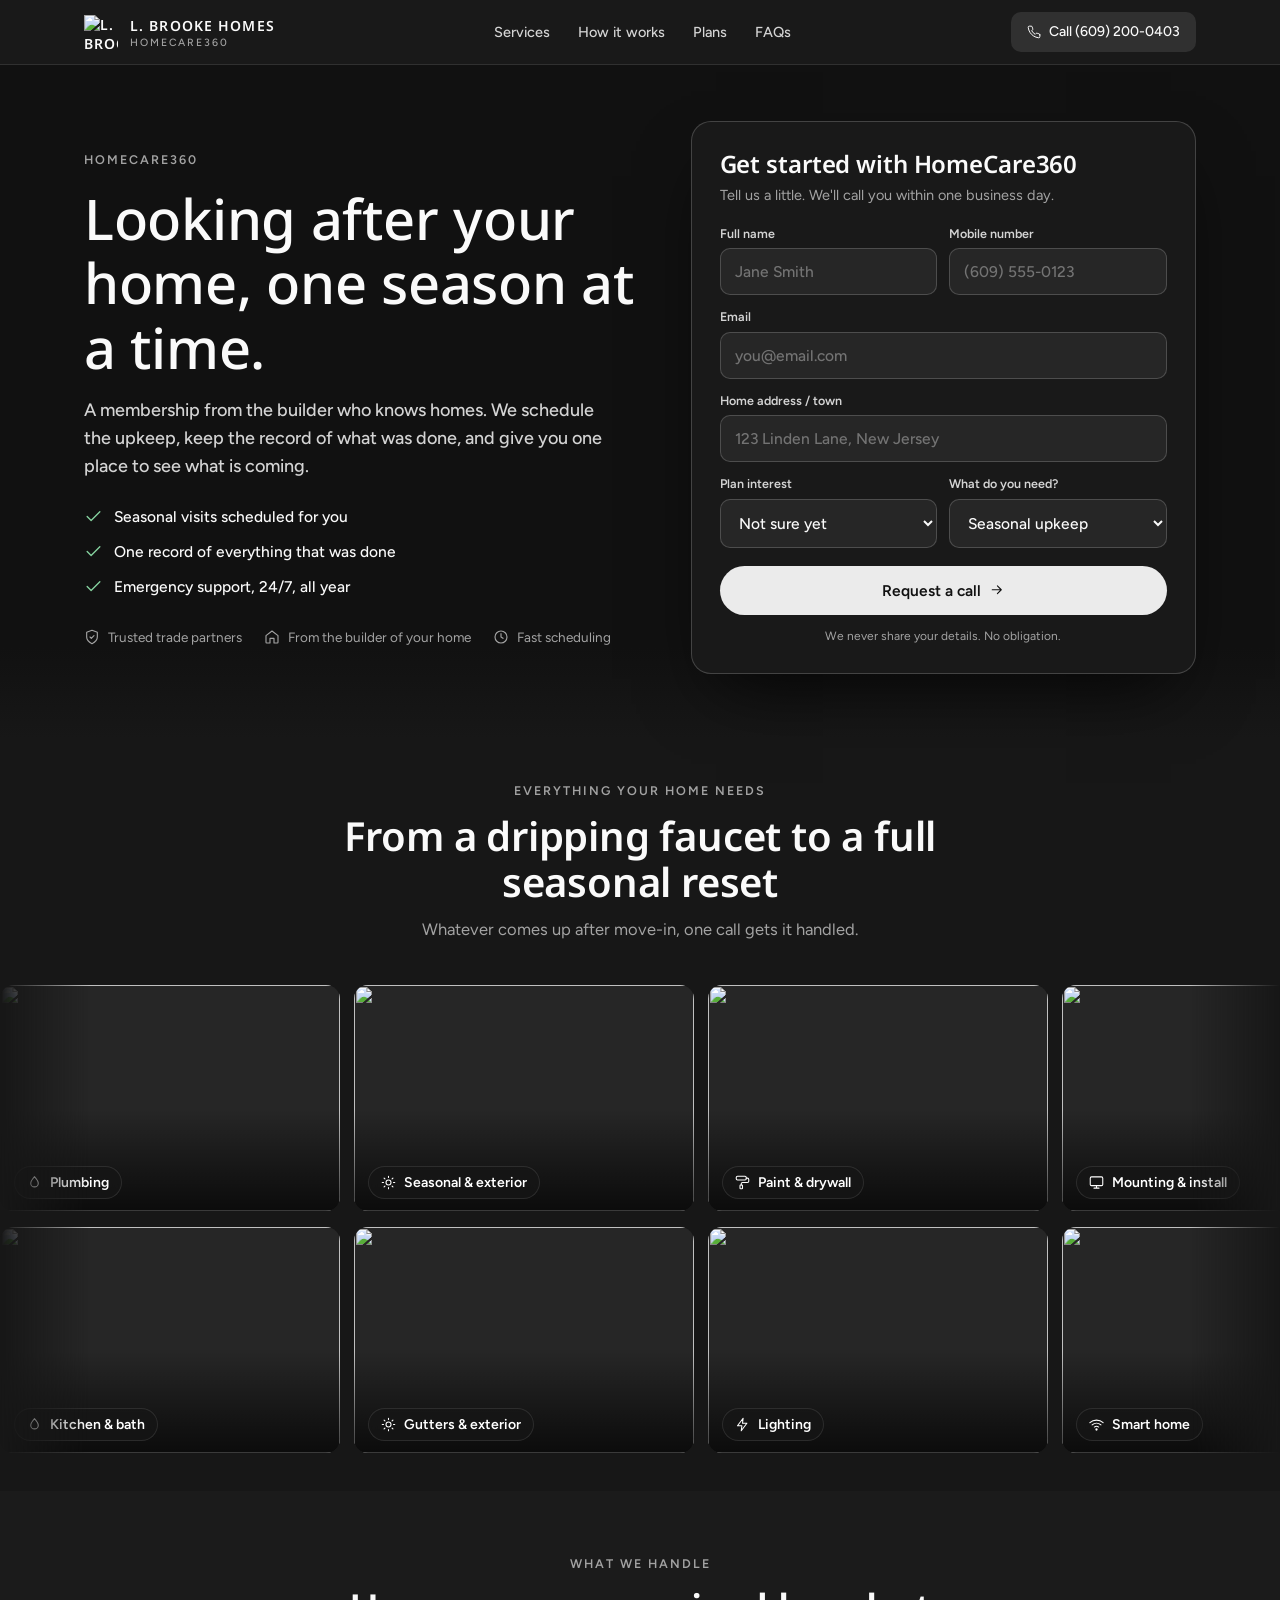
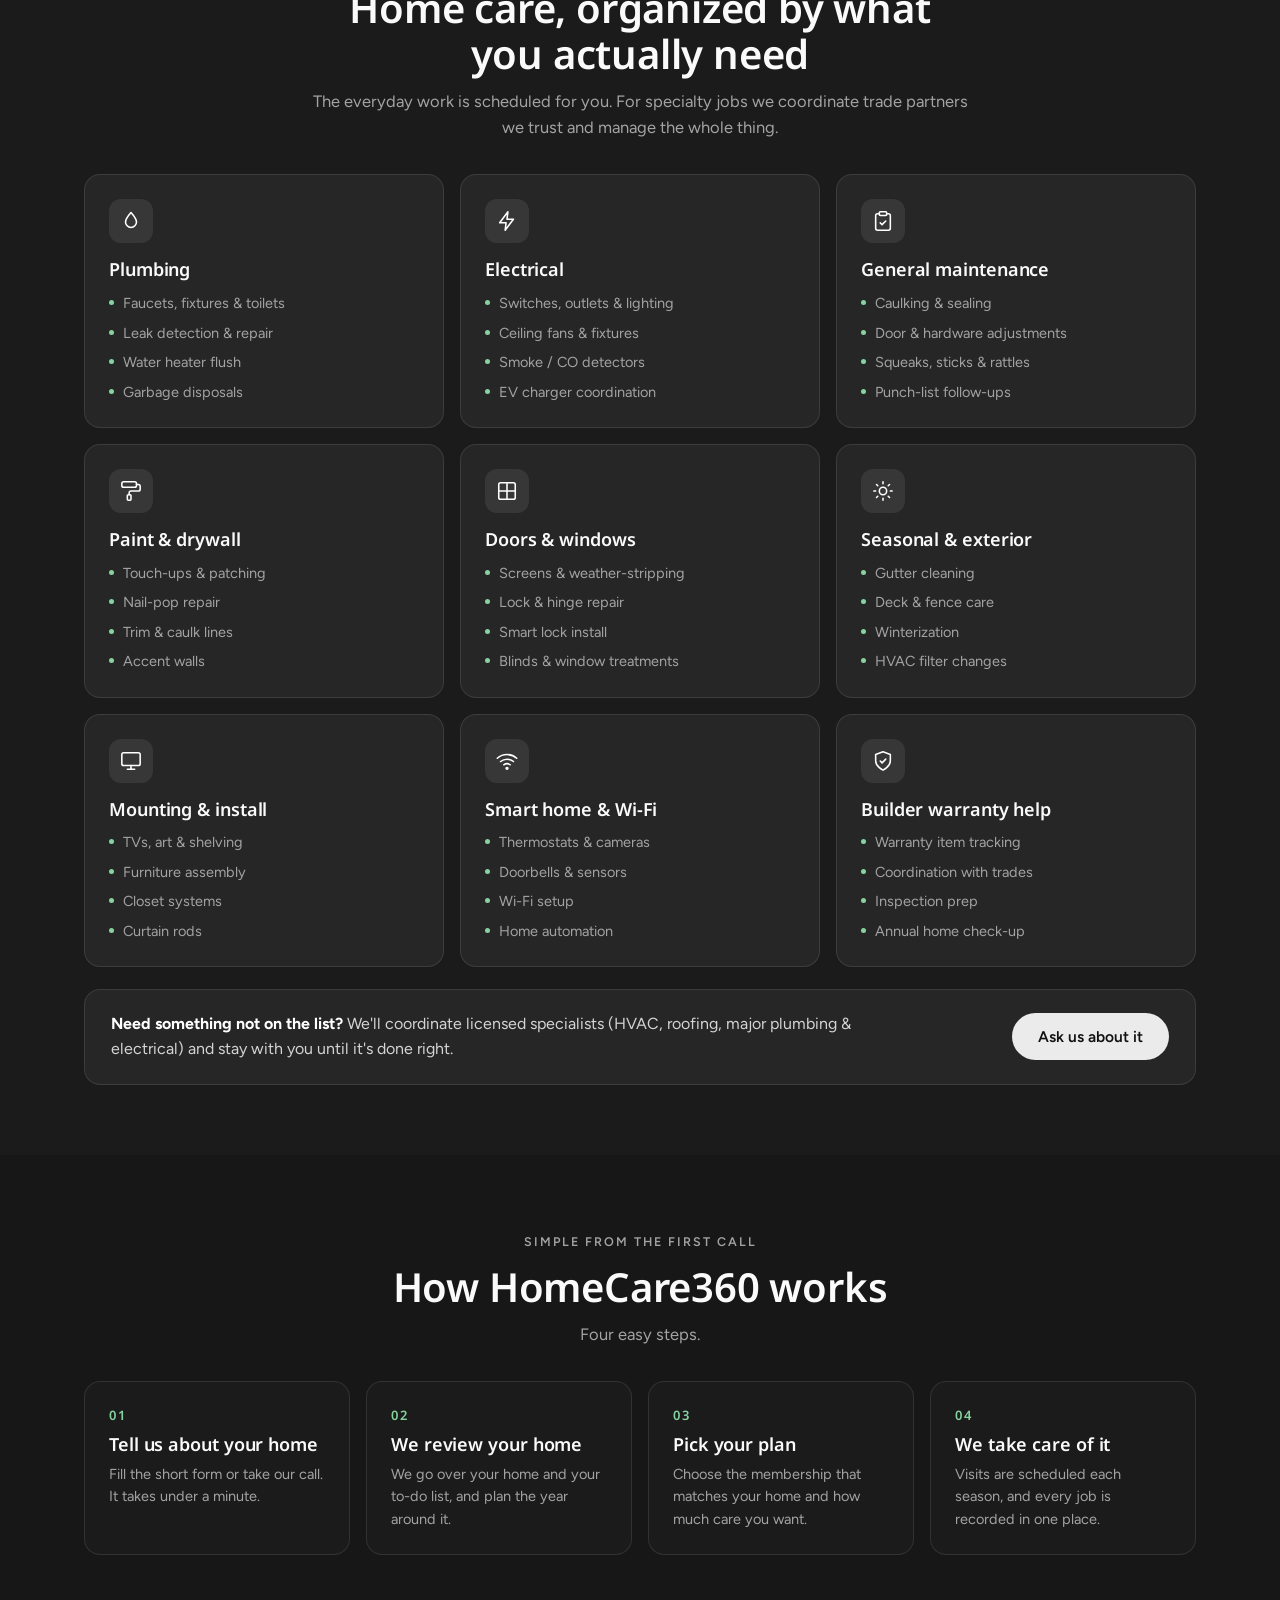
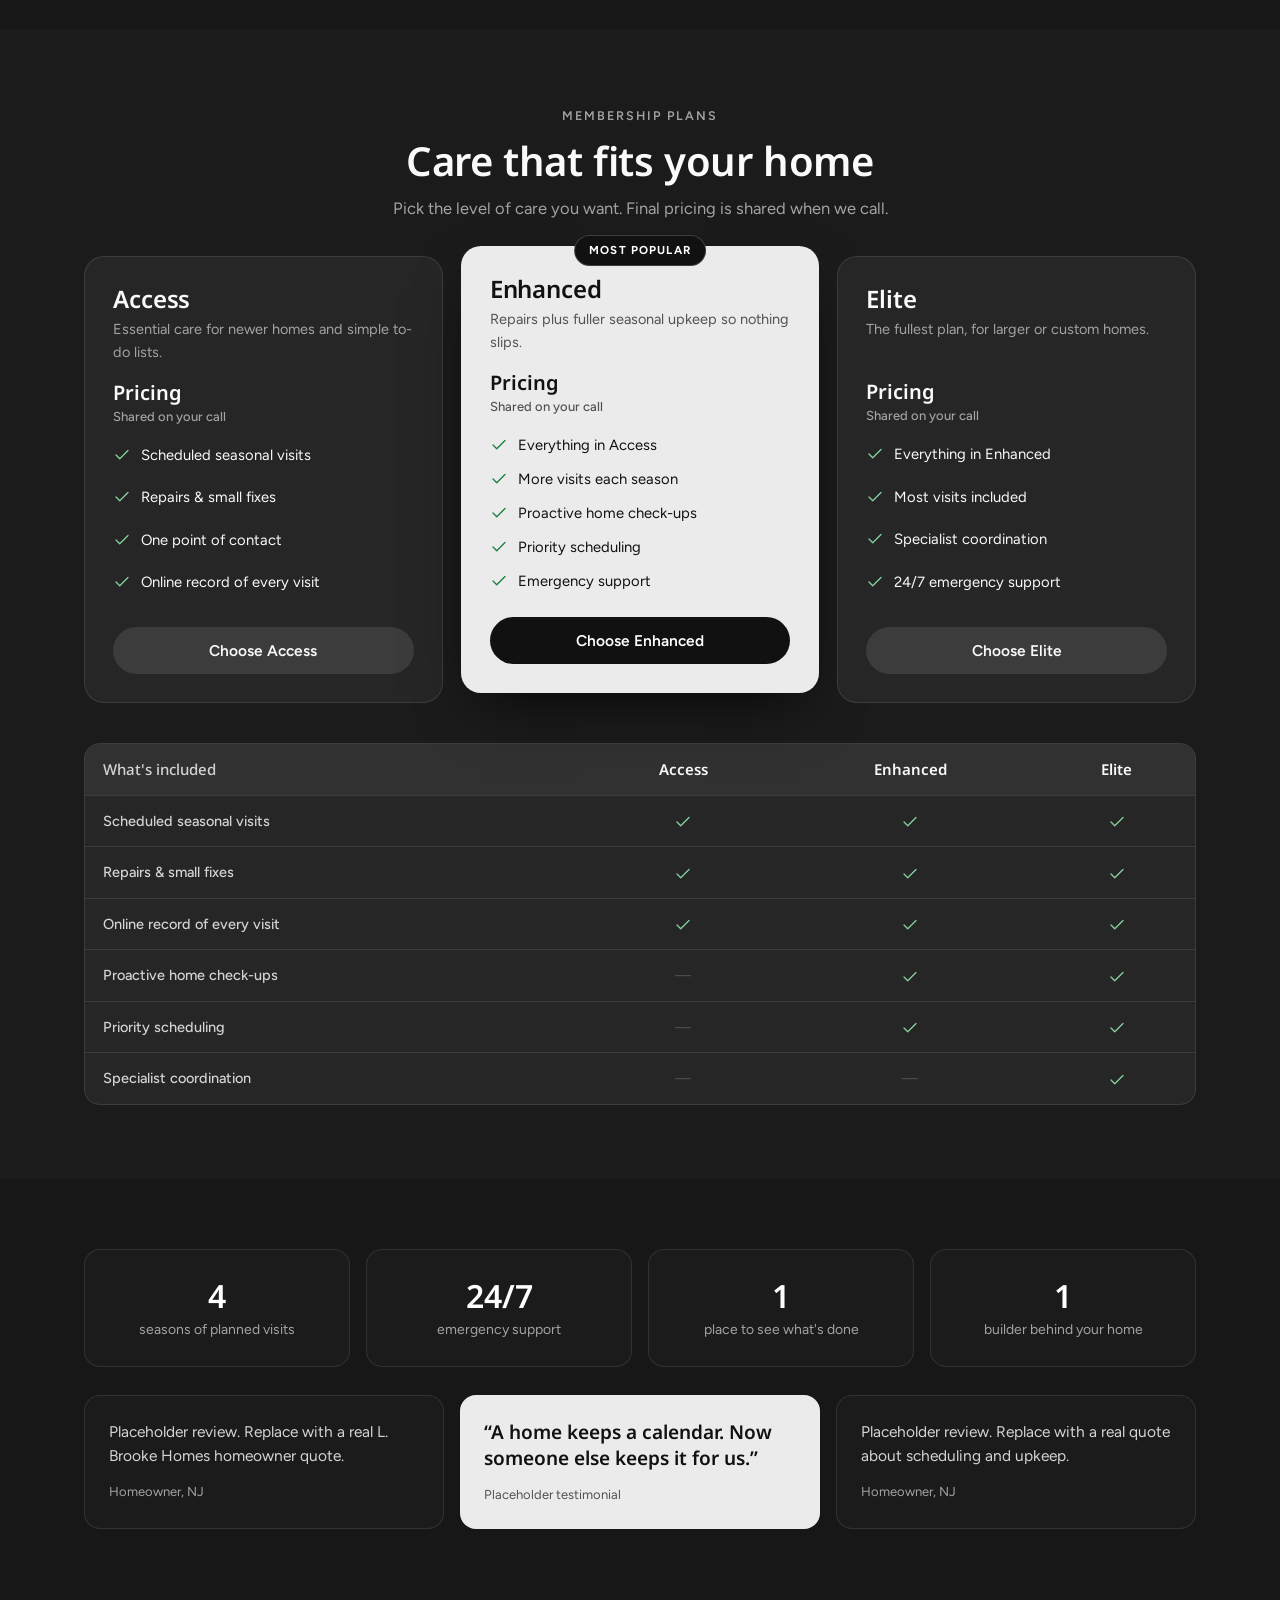
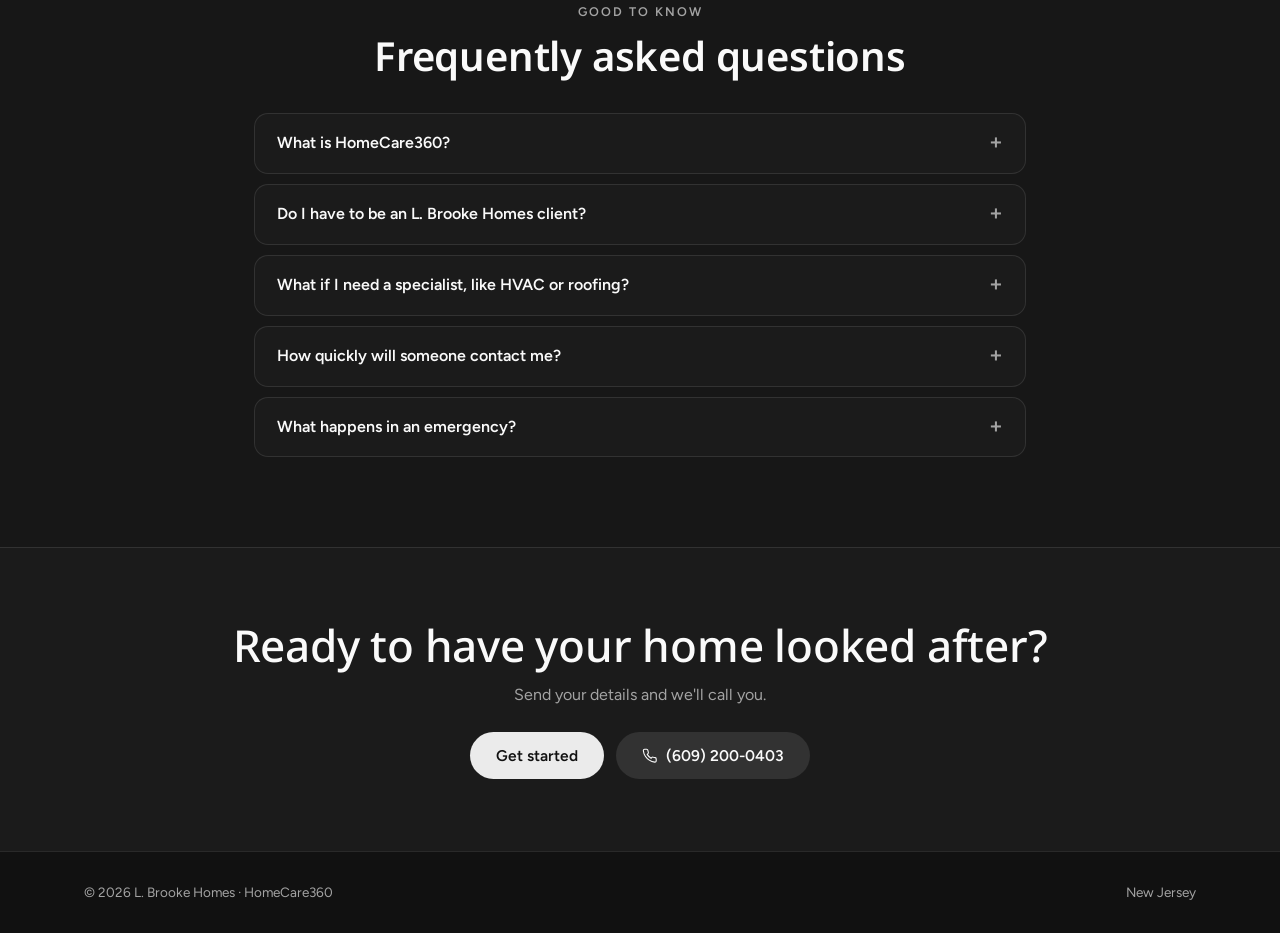
==== commit 8b16f894: "Match marquee captions to photos Co-Authored-By: Claude Sonnet 5.5 <noreply@anthropic.com> Claude-Se" ====
--- a/lbh-homecare360/index.html
+++ b/lbh-homecare360/index.html
@@ -429,8 +429,8 @@
 
 /* photo rows — LBH project photos already used on the HomeCare360 site */
 const P=["hero-linden-lane.jpg","card-linden-lane-198.jpg","wittmer-court-kitchen.jpg","home-exterior.jpg","linden-lane-178.jpg"];
-const R1=[["drop","Plumbing",0,"center"],["zap","Electrical",2,"center"],["roller","Paint & drywall",4,"center"],["sun","Seasonal care",3,"center"],["wifi","Smart home",1,"center"],["clip","Maintenance",0,"60% 40%"],["window","Doors & windows",2,"30% 50%"],["shield","Warranty help",4,"70% 50%"]];
-const R2=[["monitor","Mounting & install",3,"center"],["window","Windows",1,"center"],["sun","Gutters & exterior",3,"20% 50%"],["clip","Home check-ups",4,"40% 50%"],["zap","Lighting",0,"30% 30%"],["drop","Kitchen & bath",2,"70% 50%"],["roller","Touch-ups",1,"60% 50%"],["wifi","Wi-Fi & smart",4,"20% 50%"]];
+const R1=[["drop","Plumbing",0,"center"],["sun","Seasonal & exterior",1,"center"],["roller","Paint & drywall",4,"center"],["monitor","Mounting & install",3,"center"],["zap","Electrical",2,"center"],["window","Windows",1,"25% 50%"],["window","Doors & hardware",4,"75% 50%"],["wifi","Smart home & Wi-Fi",3,"60% 50%"]];
+const R2=[["drop","Kitchen & bath",2,"60% 50%"],["sun","Gutters & exterior",1,"70% 50%"],["zap","Lighting",4,"30% 30%"],["wifi","Smart home",3,"20% 50%"],["clip","General maintenance",0,"60% 40%"],["clip","Home check-ups",1,"50% 60%"],["roller","Touch-ups",4,"60% 60%"],["shield","Warranty help",3,"80% 50%"]];
 const tile=t=>`<div class="tile"><img src="${IMG+P[t[2]]}" alt="" loading="lazy" style="object-position:${t[3]}"><div class="cap">${ic(t[0])}${t[1]}</div></div>`;
 const fill=(id,arr)=>{const h=arr.map(tile).join("");document.getElementById(id).innerHTML=h+h;};
 fill("row1",R1);fill("row2",R2);
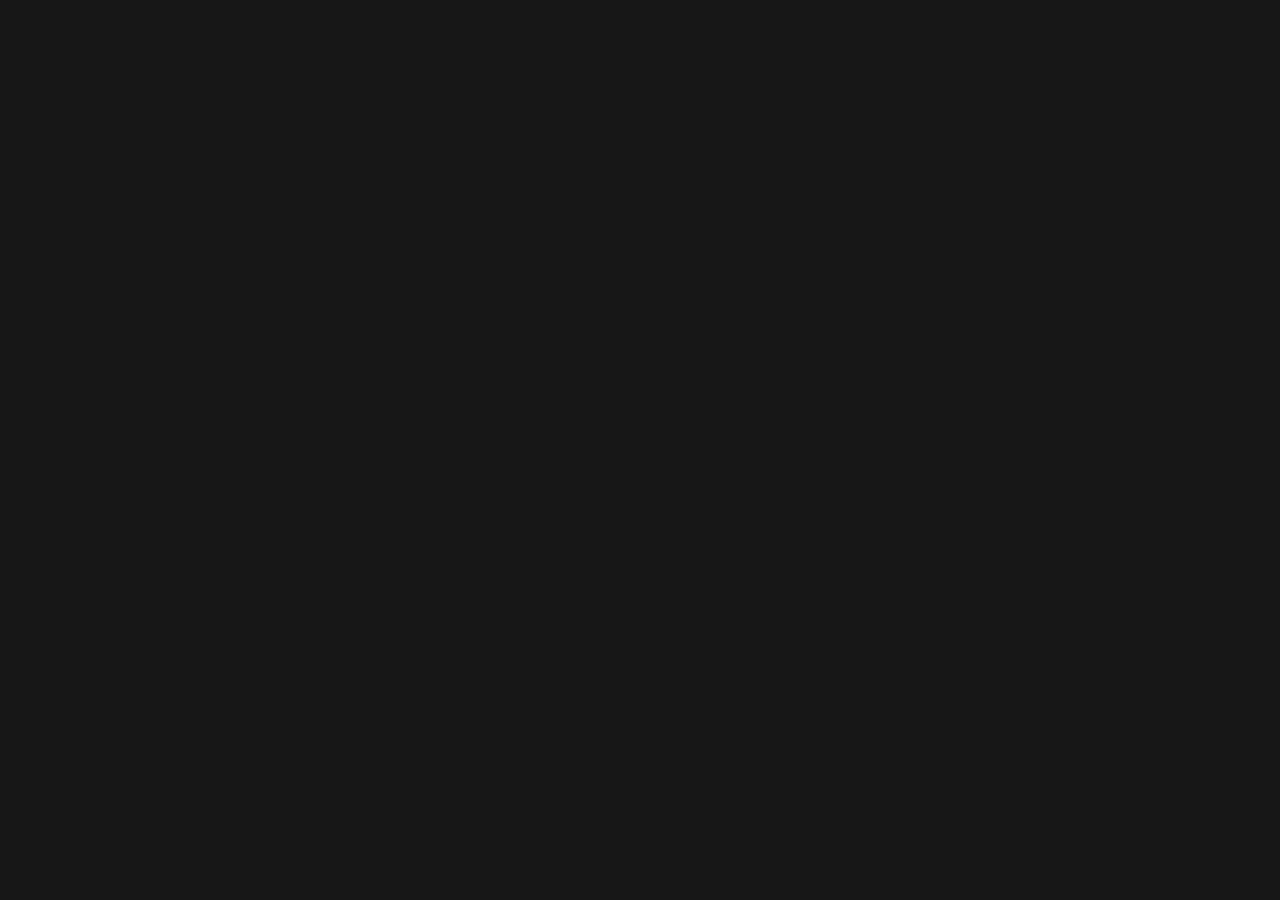
==== commit 0ec7a9ab: "Rolling rows: task-specific photos (Unsplash) like Honey Homes style Co-Authored-By: Claude Sonnet 5" ====
--- a/lbh-homecare360/index.html
+++ b/lbh-homecare360/index.html
@@ -74,364 +74,11 @@
 .field.bad input{border-color:#f87171}.field.bad .err{display:block}
 .hp{position:absolute;left:-9999px;opacity:0}
 
-/* photo rows */
-.band{padding:40px 0 30px;background:var(--bg)}
-.sec-head{text-align:center;max-width:700px;margin:0 auto 34px;padding:0 20px}
-.sec-head h2{font-size:clamp(28px,3.6vw,40px);margin:10px 0 12px;font-weight:600}
-.sec-head p{color:var(--muted);font-size:16.5px}
-.marquee{overflow:hidden;padding:8px 0;-webkit-mask:linear-gradient(90deg,transparent,#000 7%,#000 93%,transparent);mask:linear-gradient(90deg,transparent,#000 7%,#000 93%,transparent)}
-.track{display:flex;gap:14px;width:max-content;animation:left 70s linear infinite}
-.marquee.rev .track{animation-name:right;animation-duration:78s}
-.marquee:hover .track{animation-play-state:paused}
-@keyframes left{to{transform:translateX(-50%)}}
-@keyframes right{from{transform:translateX(-50%)}to{transform:translateX(0)}}
-.tile{flex:none;width:340px;height:226px;border-radius:14px;overflow:hidden;position:relative;background:var(--card)}
-.tile img{width:100%;height:100%;object-fit:cover;display:block}
-.tile:after{content:"";position:absolute;inset:0;background:linear-gradient(transparent 55%,rgba(0,0,0,.7))}
-.tile .cap{position:absolute;left:14px;bottom:12px;z-index:1;display:flex;align-items:center;gap:8px;font:600 14px Figtree;color:#fff;background:rgba(23,23,23,.72);backdrop-filter:blur(6px);padding:7px 12px;border-radius:999px;border:1px solid var(--line)}
-.tile .cap svg{font-size:15px}
-
-/* services */
-.services{padding:60px 0 70px;background:var(--bg2)}
-.svc-grid{display:grid;grid-template-columns:repeat(3,1fr);gap:16px}
-.svc{background:var(--card);border:1px solid var(--line);border-radius:var(--radius);padding:24px;transition:.2s}
-.svc:hover{border-color:var(--line2);transform:translateY(-3px)}
-.svc .ic{width:44px;height:44px;border-radius:12px;background:rgba(255,255,255,.08);display:grid;place-items:center;font-size:22px;margin-bottom:16px;color:#fff}
-.svc h3{font-size:18px;margin-bottom:12px}
-.svc ul{list-style:none;display:grid;gap:7px;color:var(--muted);font-size:14.5px}
-.svc li{display:flex;gap:9px;align-items:flex-start}
-.svc li:before{content:"";flex:none;width:5px;height:5px;border-radius:50%;background:var(--accent);margin-top:8px}
-.coord{margin-top:22px;background:var(--card);border:1px solid var(--line);border-radius:var(--radius);padding:22px 26px;display:flex;gap:16px;align-items:center;justify-content:space-between;flex-wrap:wrap}
-.coord p{max-width:760px;color:var(--soft)}
-.coord b{color:#fff}
-
-/* how */
-.how{padding:74px 0;background:var(--bg)}
-.steps{display:grid;grid-template-columns:repeat(4,1fr);gap:16px}
-.step{background:var(--bg2);border:1px solid var(--line);border-radius:var(--radius);padding:24px}
-.step .n{font:600 13px "Noto Sans";letter-spacing:.14em;color:var(--accent)}
-.step h3{font-size:18px;margin:10px 0 8px}
-.step p{color:var(--muted);font-size:14.5px}
-
-/* plans */
-.plans{padding:74px 0;background:var(--bg2)}
-.plan-grid{display:grid;grid-template-columns:repeat(3,1fr);gap:18px;align-items:stretch}
-.plan{background:var(--card);border:1px solid var(--line);border-radius:20px;padding:28px;display:flex;flex-direction:column;position:relative}
-.plan.pop{background:var(--light);color:#111;border-color:transparent;transform:translateY(-10px);box-shadow:0 24px 60px -24px rgba(0,0,0,.9)}
-.badge{position:absolute;top:-12px;left:50%;transform:translateX(-50%);background:#111;color:#fff;border:1px solid var(--line2);font-size:11.5px;font-weight:700;letter-spacing:.1em;text-transform:uppercase;padding:6px 14px;border-radius:999px;white-space:nowrap}
-.plan h3{font-size:24px}
-.plan .tag{color:var(--muted);font-size:14.5px;margin:6px 0 16px;min-height:44px}
-.plan.pop .tag{color:#525252}
-.price{font:600 20px "Noto Sans";}
-.price small{display:block;font:500 13px Figtree;color:var(--muted);margin-top:3px}
-.plan.pop .price small{color:#525252}
-.plan ul{list-style:none;margin:20px 0 24px;display:grid;gap:11px;flex:1;font-size:14.8px}
-.plan li{display:flex;gap:10px;align-items:flex-start}
-.plan li svg{font-size:18px;color:var(--accent);margin-top:2px}
-.plan.pop li svg{color:#15803d}
-.plan .btn{width:100%}
-.plan.pop .btn{background:#111;color:#fff}
-.plan.pop .btn:hover{background:#000}
-.compare{margin-top:40px;background:var(--card);border:1px solid var(--line);border-radius:var(--radius);overflow:auto}
-table{width:100%;border-collapse:collapse;min-width:620px;font-size:14.5px}
-th,td{padding:14px 18px;text-align:center;border-bottom:1px solid var(--line)}
-th:first-child,td:first-child{text-align:left;font-weight:500;color:var(--soft)}
-thead th{background:rgba(255,255,255,.05);font-family:"Noto Sans";font-weight:600;font-size:15px}
-tr:last-child td{border-bottom:0}
-.y{color:var(--accent)}.nn{color:#525252}
-.y svg{font-size:18px;vertical-align:middle}
-
-/* proof / faq */
-.proof{padding:70px 0;background:var(--bg)}
-.stats{display:grid;grid-template-columns:repeat(4,1fr);gap:16px;margin-bottom:28px}
-.stat{background:var(--bg2);border:1px solid var(--line);border-radius:var(--radius);padding:24px;text-align:center}
-.stat b{display:block;font:600 32px "Noto Sans";color:#fff}
-.stat span{color:var(--muted);font-size:14px}
-.quotes{display:grid;grid-template-columns:repeat(3,1fr);gap:16px}
-.q{border-radius:var(--radius);padding:24px;background:var(--bg2);border:1px solid var(--line)}
-.q.lt{background:var(--light);color:#111;border:0}
-.q p{font-size:15.5px;color:var(--soft)}.q.lt p{color:#111;font:600 19px "Noto Sans"}
-.q cite{display:block;margin-top:14px;font-size:13px;font-style:normal;color:var(--muted)}.q.lt cite{color:#525252}
-.faq{padding:0 0 80px;background:var(--bg)}
-.faq .wrap{max-width:820px}
-details{background:var(--bg2);border:1px solid var(--line);border-radius:14px;padding:17px 22px;margin-bottom:10px}
-summary{cursor:pointer;font-weight:600;font-size:16px;list-style:none;display:flex;justify-content:space-between;gap:12px}
-summary::-webkit-details-marker{display:none}
-summary:after{content:"+";font-size:22px;color:var(--muted);line-height:1}
-details[open] summary:after{content:"–"}
-details p{margin-top:10px;color:var(--muted);font-size:15px}
-
-.final{background:var(--bg2);border-top:1px solid var(--line);text-align:center;padding:72px 0}
-.final h2{font-size:clamp(28px,4vw,44px);margin-bottom:12px;font-weight:500}
-.final p{color:var(--muted);margin-bottom:24px}
-.final .btns{display:flex;gap:12px;justify-content:center;flex-wrap:wrap}
-footer{background:#111;color:var(--muted);padding:30px 0;font-size:13.5px;border-top:1px solid var(--line)}
-footer .wrap{display:flex;justify-content:space-between;flex-wrap:wrap;gap:12px}
-
-.mcta{display:none;position:fixed;left:0;right:0;bottom:0;z-index:60;padding:10px 14px;background:rgba(27,27,27,.97);backdrop-filter:blur(8px);border-top:1px solid var(--line)}
-.mcta .btn{width:100%}
-
-@media (prefers-reduced-motion:reduce){.track{animation:none}}
-@media (max-width:980px){
-  .hero-grid{grid-template-columns:1fr}
-  .svc-grid,.plan-grid,.quotes{grid-template-columns:1fr 1fr}
-  .steps,.stats{grid-template-columns:1fr 1fr}
-  .plan.pop{transform:none}
-  .nav ul{display:none}
-}
-@media (max-width:640px){
-  .svc-grid,.plan-grid,.quotes,.steps,.stats{grid-template-columns:1fr}
-  .row2{grid-template-columns:1fr}
-  .hero{padding:26px 0 44px}
-  .hero-grid{gap:24px}
-  .hero h1{font-size:31px;margin:10px 0 12px}
-  .hero p.lead{font-size:15.5px}
-  .hero .checks,.hero .trust{display:none}
-  .formcard{padding:22px}
-  .tile{width:250px;height:170px}
-  .mcta{display:block}
-  body{padding-bottom:70px}
-  .call span{display:none}
-  .call{padding:10px 12px}
-}
-</style>
-</head>
-<body>
-
-<svg width="0" height="0" style="position:absolute" aria-hidden="true">
-  <defs>
-    <symbol id="i-check" viewBox="0 0 24 24"><path d="M20 6 9 17l-5-5"/></symbol>
-    <symbol id="i-phone" viewBox="0 0 24 24"><path d="M22 16.9v3a2 2 0 0 1-2.2 2 19.8 19.8 0 0 1-8.6-3.1 19.5 19.5 0 0 1-6-6A19.8 19.8 0 0 1 2.1 4.2 2 2 0 0 1 4.1 2h3a2 2 0 0 1 2 1.7c.1 1 .4 1.9.7 2.8a2 2 0 0 1-.5 2.1L8.1 9.9a16 16 0 0 0 6 6l1.3-1.3a2 2 0 0 1 2.1-.4c.9.3 1.8.6 2.8.7a2 2 0 0 1 1.7 2z"/></symbol>
-    <symbol id="i-shield" viewBox="0 0 24 24"><path d="M12 22s8-4 8-10V5l-8-3-8 3v7c0 6 8 10 8 10z"/><path d="m9 12 2 2 4-4"/></symbol>
-    <symbol id="i-home" viewBox="0 0 24 24"><path d="m3 10 9-7 9 7v10a1 1 0 0 1-1 1h-5v-7H9v7H4a1 1 0 0 1-1-1z"/></symbol>
-    <symbol id="i-clock" viewBox="0 0 24 24"><circle cx="12" cy="12" r="9"/><path d="M12 7v5l3 2"/></symbol>
-    <symbol id="i-drop" viewBox="0 0 24 24"><path d="M12 2.7c3.5 4 6 7 6 10.3a6 6 0 0 1-12 0c0-3.3 2.5-6.3 6-10.3z"/></symbol>
-    <symbol id="i-zap" viewBox="0 0 24 24"><path d="M13 2 4 14h7l-1 8 9-12h-7z"/></symbol>
-    <symbol id="i-clip" viewBox="0 0 24 24"><rect x="8" y="2" width="8" height="4" rx="1"/><path d="M16 4h2a2 2 0 0 1 2 2v14a2 2 0 0 1-2 2H6a2 2 0 0 1-2-2V6a2 2 0 0 1 2-2h2"/><path d="m9 14 2 2 4-4"/></symbol>
-    <symbol id="i-roller" viewBox="0 0 24 24"><rect x="2" y="2" width="16" height="6" rx="2"/><path d="M10 16v-2a2 2 0 0 1 2-2h8a2 2 0 0 0 2-2V7a2 2 0 0 0-2-2h-2"/><rect x="8" y="16" width="4" height="6" rx="1"/></symbol>
-    <symbol id="i-window" viewBox="0 0 24 24"><rect x="3" y="3" width="18" height="18" rx="2"/><path d="M12 3v18M3 12h18"/></symbol>
-    <symbol id="i-sun" viewBox="0 0 24 24"><circle cx="12" cy="12" r="4"/><path d="M12 2v2M12 20v2M4.9 4.9l1.4 1.4M17.7 17.7l1.4 1.4M2 12h2M20 12h2M6.3 17.7l-1.4 1.4M19.1 4.9l-1.4 1.4"/></symbol>
-    <symbol id="i-monitor" viewBox="0 0 24 24"><rect x="2" y="3" width="20" height="14" rx="2"/><path d="M8 21h8M12 17v4"/></symbol>
-    <symbol id="i-wifi" viewBox="0 0 24 24"><path d="M5 12.55a11 11 0 0 1 14.1 0M1.4 9a16 16 0 0 1 21.2 0M8.5 16.1a6 6 0 0 1 7 0"/><circle cx="12" cy="20" r="1"/></symbol>
-    <symbol id="i-arrow" viewBox="0 0 24 24"><path d="M5 12h14M13 6l6 6-6 6"/></symbol>
-  </defs>
-</svg>
-
-<header>
-  <div class="wrap nav">
-    <a class="logo" href="#top"><img src="https://lbh-os-e8671.web.app/hc360/logo.png" alt="L. Brooke Homes"><span>L. Brooke Homes<small>HOMECARE360</small></span></a>
-    <ul>
-      <li><a href="#services">Services</a></li>
-      <li><a href="#how">How it works</a></li>
-      <li><a href="#plans">Plans</a></li>
-      <li><a href="#faq">FAQs</a></li>
-    </ul>
-    <a class="call" href="tel:+16092000403"><svg class="i"><use href="#i-phone"/></svg><span>Call (609) 200-0403</span></a>
-  </div>
-</header>
-
-<main id="top">
-<section class="hero">
-  <div class="wrap hero-grid">
-    <div>
-      <span class="eyebrow">HomeCare360</span>
-      <h1>Looking after your home, one season at a time.</h1>
-      <p class="lead">A membership from the builder who knows homes. We schedule the upkeep, keep the record of what was done, and give you one place to see what is coming.</p>
-      <ul class="checks">
-        <li><svg class="i"><use href="#i-check"/></svg>Seasonal visits scheduled for you</li>
-        <li><svg class="i"><use href="#i-check"/></svg>One record of everything that was done</li>
-        <li><svg class="i"><use href="#i-check"/></svg>Emergency support, 24/7, all year</li>
-      </ul>
-      <div class="trust">
-        <span><svg class="i"><use href="#i-shield"/></svg>Trusted trade partners</span>
-        <span><svg class="i"><use href="#i-home"/></svg>From the builder of your home</span>
-        <span><svg class="i"><use href="#i-clock"/></svg>Fast scheduling</span>
-      </div>
-    </div>
-
-    <div class="formcard" id="signup">
-      <form id="leadForm" novalidate>
-        <h2>Get started with HomeCare360</h2>
-        <p class="sub">Tell us a little. We'll call you within one business day.</p>
-        <div class="hp"><label>Leave empty<input id="company" name="company" tabindex="-1" autocomplete="off"></label></div>
-        <div class="row2">
-          <div class="field"><label for="name">Full name</label><input id="name" name="name" autocomplete="name" placeholder="Jane Smith"><div class="err">Please enter your name</div></div>
-          <div class="field"><label for="phone">Mobile number</label><input id="phone" name="phone" type="tel" autocomplete="tel" placeholder="(609) 555-0123"><div class="err">Enter a valid phone number</div></div>
-        </div>
-        <div class="field"><label for="email">Email</label><input id="email" name="email" type="email" autocomplete="email" placeholder="you@email.com"><div class="err">Enter a valid email</div></div>
-        <div class="field"><label for="address">Home address / town</label><input id="address" name="address" autocomplete="street-address" placeholder="123 Linden Lane, New Jersey"><div class="err">Please enter your address or town</div></div>
-        <div class="row2">
-          <div class="field"><label for="plan">Plan interest</label>
-            <select id="plan" name="plan"><option>Not sure yet</option><option>Access</option><option>Enhanced</option><option>Elite</option></select></div>
-          <div class="field"><label for="need">What do you need?</label>
-            <select id="need" name="need"><option>Seasonal upkeep</option><option>A repair right now</option><option>General maintenance</option><option>Warranty / builder item</option></select></div>
-        </div>
-        <button class="btn btn-light" type="submit">Request a call <svg class="i"><use href="#i-arrow"/></svg></button>
-        <p class="fine">We never share your details. No obligation.</p>
-      </form>
-      <div class="success">
-        <div class="tick"><svg class="i"><use href="#i-check"/></svg></div>
-        <h2>Thank you</h2>
-        <p class="sub" id="okmsg">A HomeCare360 coordinator will contact you within one business day.</p>
-      </div>
-    </div>
-  </div>
-</section>
-
-<!-- rolling photo rows -->
-<section class="band" id="services">
-  <div class="sec-head">
-    <span class="eyebrow">Everything your home needs</span>
-    <h2>From a dripping faucet to a full seasonal reset</h2>
-    <p>Whatever comes up after move-in, one call gets it handled.</p>
-  </div>
-  <div class="marquee" aria-hidden="true"><div class="track" id="row1"></div></div>
-  <div class="marquee rev" aria-hidden="true"><div class="track" id="row2"></div></div>
-</section>
-
-<section class="services">
-  <div class="wrap">
-    <div class="sec-head">
-      <span class="eyebrow">What we handle</span>
-      <h2>Home care, organized by what you actually need</h2>
-      <p>The everyday work is scheduled for you. For specialty jobs we coordinate trade partners we trust and manage the whole thing.</p>
-    </div>
-    <div class="svc-grid" id="svcGrid"></div>
-    <div class="coord">
-      <p><b>Need something not on the list?</b> We'll coordinate licensed specialists (HVAC, roofing, major plumbing &amp; electrical) and stay with you until it's done right.</p>
-      <a class="btn btn-light" href="#signup">Ask us about it</a>
-    </div>
-  </div>
-</section>
-
-<section class="how" id="how">
-  <div class="wrap">
-    <div class="sec-head">
-      <span class="eyebrow">Simple from the first call</span>
-      <h2>How HomeCare360 works</h2>
-      <p>Four easy steps.</p>
-    </div>
-    <div class="steps">
-      <div class="step"><div class="n">01</div><h3>Tell us about your home</h3><p>Fill the short form or take our call. It takes under a minute.</p></div>
-      <div class="step"><div class="n">02</div><h3>We review your home</h3><p>We go over your home and your to-do list, and plan the year around it.</p></div>
-      <div class="step"><div class="n">03</div><h3>Pick your plan</h3><p>Choose the membership that matches your home and how much care you want.</p></div>
-      <div class="step"><div class="n">04</div><h3>We take care of it</h3><p>Visits are scheduled each season, and every job is recorded in one place.</p></div>
-    </div>
-  </div>
-</section>
-
-<section class="plans" id="plans">
-  <div class="wrap">
-    <div class="sec-head">
-      <span class="eyebrow">Membership plans</span>
-      <h2>Care that fits your home</h2>
-      <p>Pick the level of care you want. Final pricing is shared when we call.</p>
-    </div>
-    <div class="plan-grid">
-      <div class="plan">
-        <h3>Access</h3><p class="tag">Essential care for newer homes and simple to-do lists.</p>
-        <div class="price">Pricing<small>Shared on your call</small></div>
-        <ul><li><svg class="i"><use href="#i-check"/></svg>Scheduled seasonal visits</li><li><svg class="i"><use href="#i-check"/></svg>Repairs &amp; small fixes</li><li><svg class="i"><use href="#i-check"/></svg>One point of contact</li><li><svg class="i"><use href="#i-check"/></svg>Online record of every visit</li></ul>
-        <a class="btn btn-ghost" href="#signup" data-plan="Access">Choose Access</a>
-      </div>
-      <div class="plan pop">
-        <span class="badge">Most popular</span>
-        <h3>Enhanced</h3><p class="tag">Repairs plus fuller seasonal upkeep so nothing slips.</p>
-        <div class="price">Pricing<small>Shared on your call</small></div>
-        <ul><li><svg class="i"><use href="#i-check"/></svg>Everything in Access</li><li><svg class="i"><use href="#i-check"/></svg>More visits each season</li><li><svg class="i"><use href="#i-check"/></svg>Proactive home check-ups</li><li><svg class="i"><use href="#i-check"/></svg>Priority scheduling</li><li><svg class="i"><use href="#i-check"/></svg>Emergency support</li></ul>
-        <a class="btn" href="#signup" data-plan="Enhanced">Choose Enhanced</a>
-      </div>
-      <div class="plan">
-        <h3>Elite</h3><p class="tag">The fullest plan, for larger or custom homes.</p>
-        <div class="price">Pricing<small>Shared on your call</small></div>
-        <ul><li><svg class="i"><use href="#i-check"/></svg>Everything in Enhanced</li><li><svg class="i"><use href="#i-check"/></svg>Most visits included</li><li><svg class="i"><use href="#i-check"/></svg>Specialist coordination</li><li><svg class="i"><use href="#i-check"/></svg>24/7 emergency support</li></ul>
-        <a class="btn btn-ghost" href="#signup" data-plan="Elite">Choose Elite</a>
-      </div>
-    </div>
-
-    <div class="compare">
-      <table>
-        <thead><tr><th>What's included</th><th>Access</th><th>Enhanced</th><th>Elite</th></tr></thead>
-        <tbody>
-          <tr><td>Scheduled seasonal visits</td><td class="y"><svg class="i"><use href="#i-check"/></svg></td><td class="y"><svg class="i"><use href="#i-check"/></svg></td><td class="y"><svg class="i"><use href="#i-check"/></svg></td></tr>
-          <tr><td>Repairs &amp; small fixes</td><td class="y"><svg class="i"><use href="#i-check"/></svg></td><td class="y"><svg class="i"><use href="#i-check"/></svg></td><td class="y"><svg class="i"><use href="#i-check"/></svg></td></tr>
-          <tr><td>Online record of every visit</td><td class="y"><svg class="i"><use href="#i-check"/></svg></td><td class="y"><svg class="i"><use href="#i-check"/></svg></td><td class="y"><svg class="i"><use href="#i-check"/></svg></td></tr>
-          <tr><td>Proactive home check-ups</td><td class="nn">—</td><td class="y"><svg class="i"><use href="#i-check"/></svg></td><td class="y"><svg class="i"><use href="#i-check"/></svg></td></tr>
-          <tr><td>Priority scheduling</td><td class="nn">—</td><td class="y"><svg class="i"><use href="#i-check"/></svg></td><td class="y"><svg class="i"><use href="#i-check"/></svg></td></tr>
-          <tr><td>Specialist coordination</td><td class="nn">—</td><td class="nn">—</td><td class="y"><svg class="i"><use href="#i-check"/></svg></td></tr>
-        </tbody>
-      </table>
-    </div>
-  </div>
-</section>
-
-<section class="proof">
-  <div class="wrap">
-    <div class="stats">
-      <div class="stat"><b>4</b><span>seasons of planned visits</span></div>
-      <div class="stat"><b>24/7</b><span>emergency support</span></div>
-      <div class="stat"><b>1</b><span>place to see what's done</span></div>
-      <div class="stat"><b>1</b><span>builder behind your home</span></div>
-    </div>
-    <div class="quotes">
-      <div class="q"><p>Placeholder review. Replace with a real L. Brooke Homes homeowner quote.</p><cite>Homeowner, NJ</cite></div>
-      <div class="q lt"><p>“A home keeps a calendar. Now someone else keeps it for us.”</p><cite>Placeholder testimonial</cite></div>
-      <div class="q"><p>Placeholder review. Replace with a real quote about scheduling and upkeep.</p><cite>Homeowner, NJ</cite></div>
-    </div>
-  </div>
-</section>
-
-<section class="faq" id="faq">
-  <div class="wrap">
-    <div class="sec-head"><span class="eyebrow">Good to know</span><h2>Frequently asked questions</h2></div>
-    <details><summary>What is HomeCare360?</summary><p>A home care membership from L. Brooke Homes. We schedule seasonal upkeep, keep the record of what was done, and give you one place to see what is coming.</p></details>
-    <details><summary>Do I have to be an L. Brooke Homes client?</summary><p>HomeCare360 is designed for L. Brooke Homes homeowners first. If you're not sure, send the form and we'll let you know.</p></details>
-    <details><summary>What if I need a specialist, like HVAC or roofing?</summary><p>We coordinate trade partners we trust and manage the job, so you deal with one team.</p></details>
-    <details><summary>How quickly will someone contact me?</summary><p>A coordinator will reach out within one business day of your request.</p></details>
-    <details><summary>What happens in an emergency?</summary><p>Emergency support is available 24/7 all year on our fullest plan.</p></details>
-  </div>
-</section>
-
-<section class="final">
-  <div class="wrap">
-    <h2>Ready to have your home looked after?</h2>
-    <p>Send your details and we'll call you.</p>
-    <div class="btns"><a class="btn btn-light" href="#signup">Get started</a><a class="btn btn-ghost" href="tel:+16092000403"><svg class="i"><use href="#i-phone"/></svg>(609) 200-0403</a></div>
-  </div>
-</section>
-</main>
-
-<footer><div class="wrap"><span>© <span id="yr"></span> L. Brooke Homes · HomeCare360</span><span>New Jersey</span></div></footer>
-
-<div class="mcta"><a class="btn btn-light" href="#signup">Get started</a></div>
-
-<script>
-/* ===== CONFIG ===== */
-// Paste your form endpoint (Formspree / Make / n8n webhook / LBH OS function). Blank = demo mode (nothing is sent).
-const FORM_ENDPOINT = "";
-const IMG = "https://lbh-os-e8671.web.app/hc360/";
-
-const ic = n => `<svg class="i"><use href="#i-${n}"/></svg>`;
-
-/* services */
-const SERVICES=[
- ["drop","Plumbing",["Faucets, fixtures & toilets","Leak detection & repair","Water heater flush","Garbage disposals"]],
- ["zap","Electrical",["Switches, outlets & lighting","Ceiling fans & fixtures","Smoke / CO detectors","EV charger coordination"]],
- ["clip","General maintenance",["Caulking & sealing","Door & hardware adjustments","Squeaks, sticks & rattles","Punch-list follow-ups"]],
- ["roller","Paint & drywall",["Touch-ups & patching","Nail-pop repair","Trim & caulk lines","Accent walls"]],
- ["window","Doors & windows",["Screens & weather-stripping","Lock & hinge repair","Smart lock install","Blinds & window treatments"]],
- ["sun","Seasonal & exterior",["Gutter cleaning","Deck & fence care","Winterization","HVAC filter changes"]],
- ["monitor","Mounting & install",["TVs, art & shelving","Furniture assembly","Closet systems","Curtain rods"]],
- ["wifi","Smart home & Wi-Fi",["Thermostats & cameras","Doorbells & sensors","Wi-Fi setup","Home automation"]],
- ["shield","Builder warranty help",["Warranty item tracking","Coordination with trades","Inspection prep","Annual home check-up"]]
-];
-document.getElementById("svcGrid").innerHTML=SERVICES.map(s=>`<div class="svc"><div class="ic">${ic(s[0])}</div><h3>${s[1]}</h3><ul>${s[2].map(x=>`<li>${x}</li>`).join("")}</ul></div>`).join("");
-
-/* photo rows — LBH project photos already used on the HomeCare360 site */
-const P=["hero-linden-lane.jpg","card-linden-lane-198.jpg","wittmer-court-kitchen.jpg","home-exterior.jpg","linden-lane-178.jpg"];
-const R1=[["drop","Plumbing",0,"center"],["sun","Seasonal & exterior",1,"center"],["roller","Paint & drywall",4,"center"],["monitor","Mounting & install",3,"center"],["zap","Electrical",2,"center"],["window","Windows",1,"25% 50%"],["window","Doors & hardware",4,"75% 50%"],["wifi","Smart home & Wi-Fi",3,"60% 50%"]];
-const R2=[["drop","Kitchen & bath",2,"60% 50%"],["sun","Gutters & exterior",1,"70% 50%"],["zap","Lighting",4,"30% 30%"],["wifi","Smart home",3,"20% 50%"],["clip","General maintenance",0,"60% 40%"],["clip","Home check-ups",1,"50% 60%"],["roller","Touch-ups",4,"60% 60%"],["shield","Warranty help",3,"80% 50%"]];
-const tile=t=>`<div class="tile"><img src="${IMG+P[t[2]]}" alt="" loading="lazy" style="object-position:${t[3]}"><div class="cap">${ic(t[0])}${t[1]}</div></div>`;
+/* photo rows — free-licence (Unsplash) task photos */
+const U=id=>`https://images.unsplash.com/${id}?auto=format&fit=crop&w=700&q=70`;
+const R1=[["roller","Touch up paint","photo-1693985120993-e9b203ce7631"],["shield","Install smart lock","photo-1558002038-1055907df827"],["drop","Replace toilet","photo-1589824783837-6169889fa20f"],["sun","Stain deck","photo-1792782418351-77a679ef408b"],["zap","Swap light fixture","photo-1540932239986-30128078f3c5"],["sun","Clean gutters","photo-1665442350373-c8e7fc6560de"],["monitor","Mount TV","photo-1567690187548-f07b1d7bf5a9"]];
+const R2=[["drop","Fix leaky faucet","photo-1542013936693-884638332954"],["window","Repair door hinge","photo-1744329630135-06bb9d5e02a0"],["wifi","Smart thermostat","photo-1545259741-2ea3ebf61fa3"],["zap","Replace outlets","photo-1610056494071-9373f12bf769"],["clip","Caulk & seal","photo-1607400201515-c2c41c07d307"],["clip","Install & assemble","photo-1562259929-b4e1fd3aef09"],["shield","General repairs","photo-1645651964715-d200ce0939cc"]];
+const tile=t=>`<div class="tile"><img src="${U(t[2])}" alt="${t[1]}" loading="lazy"><div class="cap">${ic(t[0])}${t[1]}</div></div>`;
 const fill=(id,arr)=>{const h=arr.map(tile).join("");document.getElementById(id).innerHTML=h+h;};
 fill("row1",R1);fill("row2",R2);
 
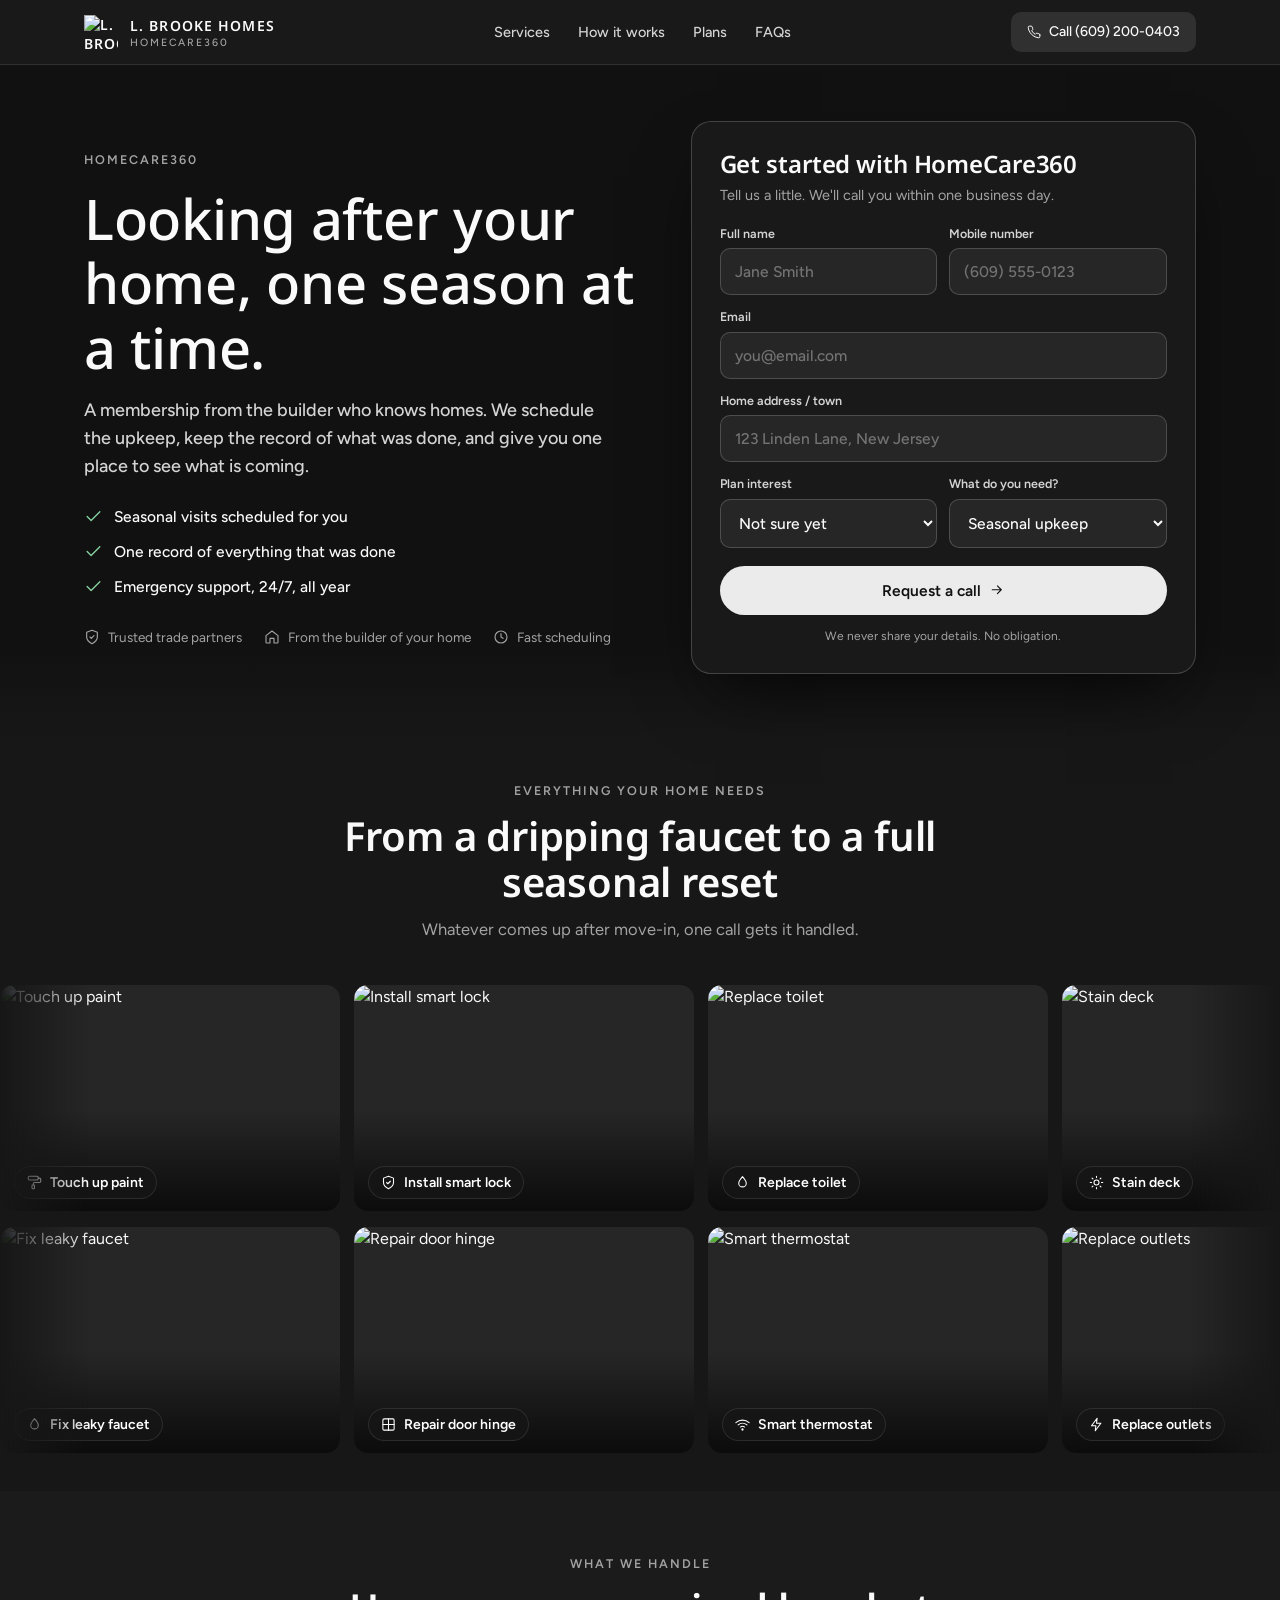
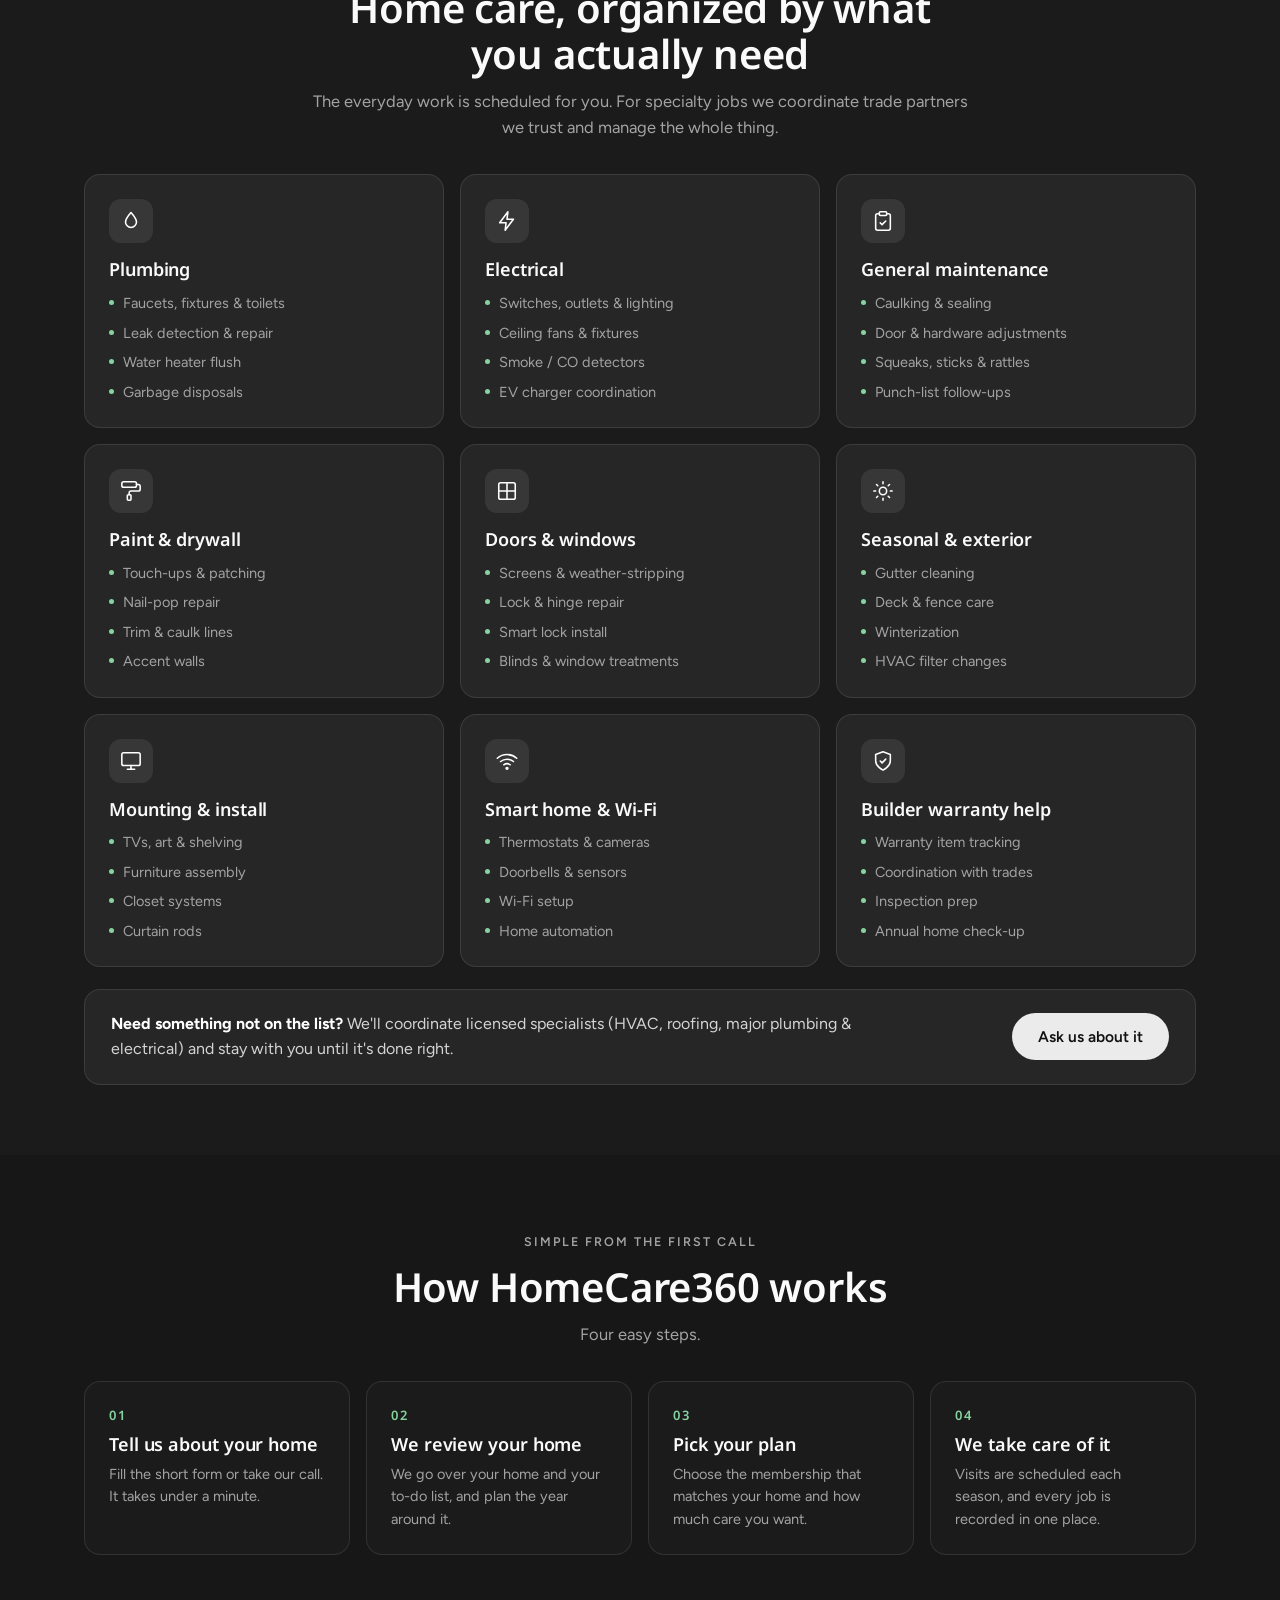
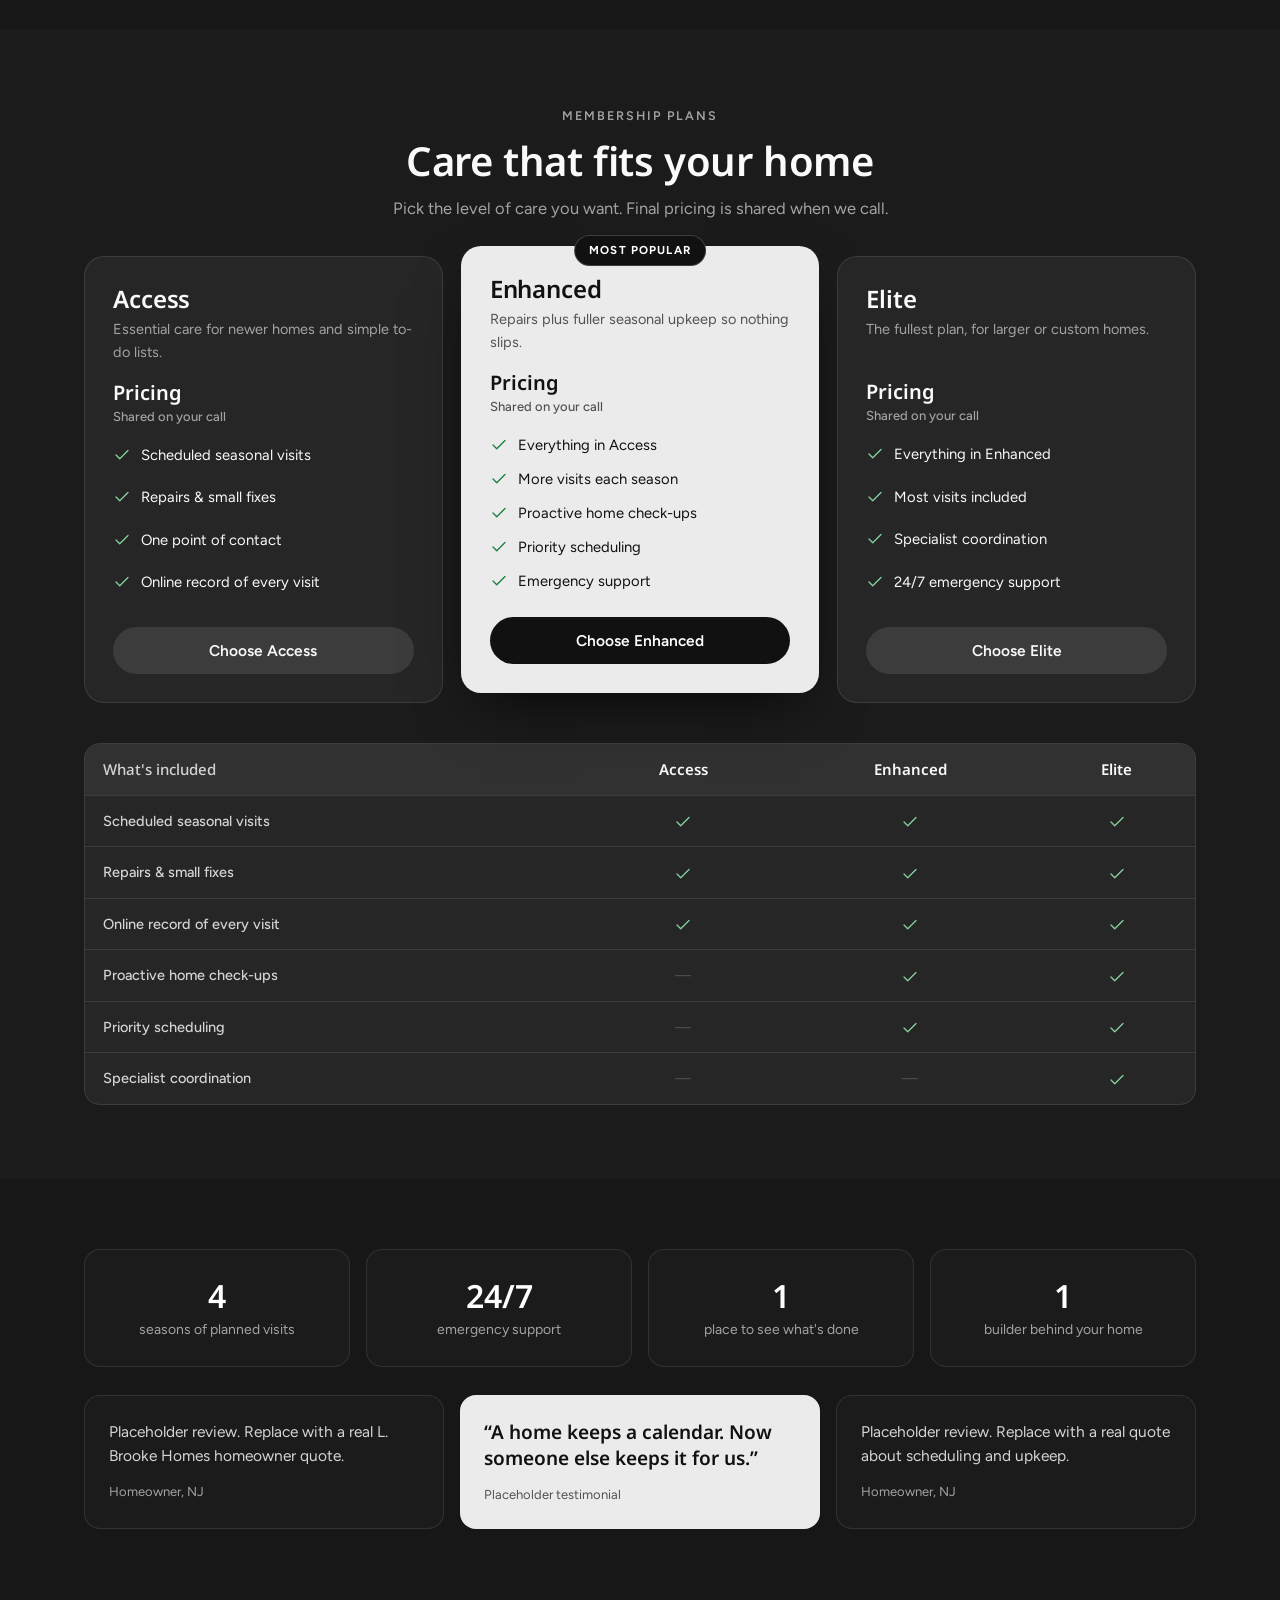
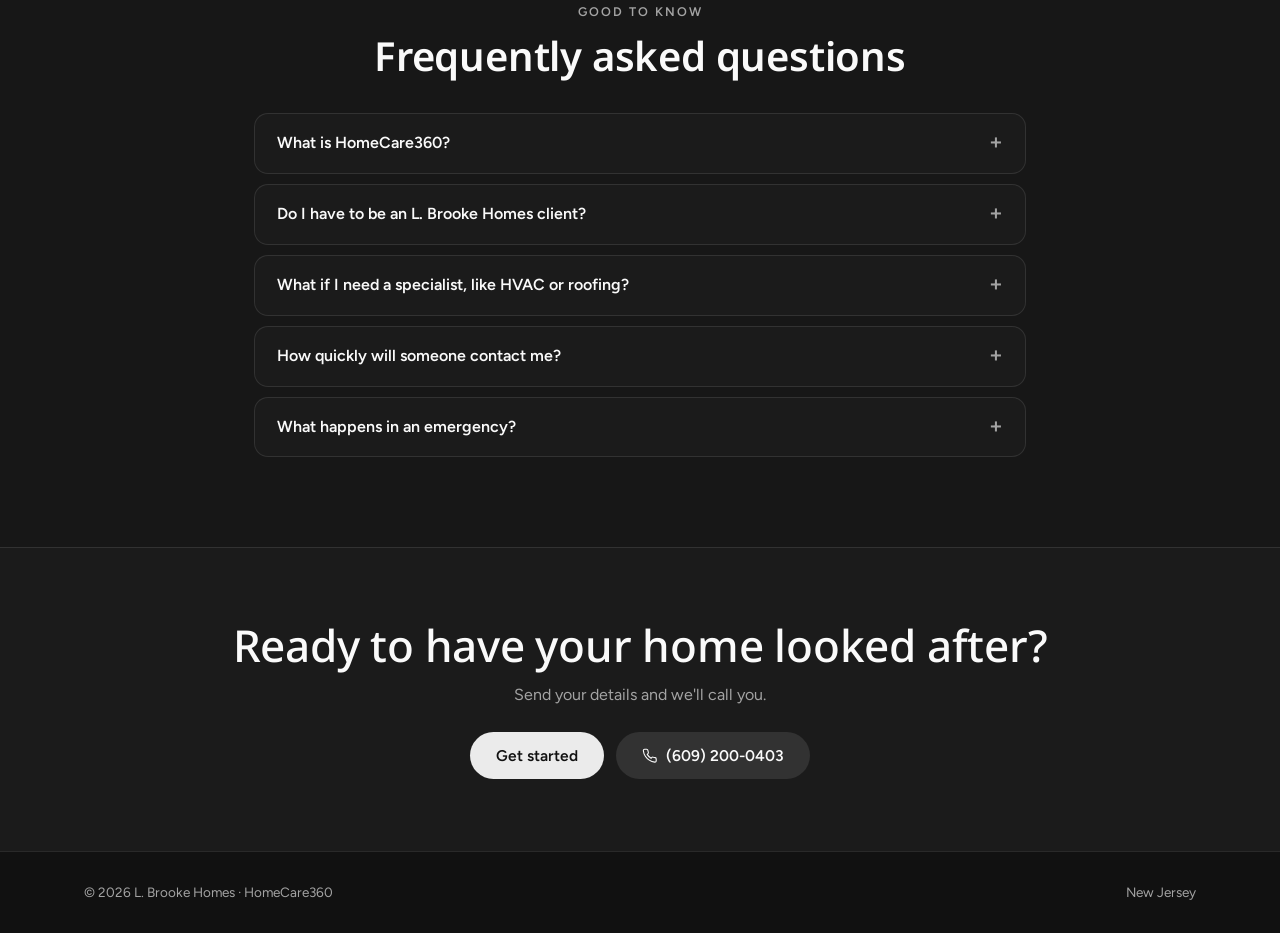
==== commit 008e2453: "Fix broken page; marquee uses task-specific photos Co-Authored-By: Claude Sonnet 5.5 <noreply@anthro" ====
--- a/lbh-homecare360/index.html
+++ b/lbh-homecare360/index.html
@@ -74,6 +74,358 @@
 .field.bad input{border-color:#f87171}.field.bad .err{display:block}
 .hp{position:absolute;left:-9999px;opacity:0}
 
+/* photo rows */
+.band{padding:40px 0 30px;background:var(--bg)}
+.sec-head{text-align:center;max-width:700px;margin:0 auto 34px;padding:0 20px}
+.sec-head h2{font-size:clamp(28px,3.6vw,40px);margin:10px 0 12px;font-weight:600}
+.sec-head p{color:var(--muted);font-size:16.5px}
+.marquee{overflow:hidden;padding:8px 0;-webkit-mask:linear-gradient(90deg,transparent,#000 7%,#000 93%,transparent);mask:linear-gradient(90deg,transparent,#000 7%,#000 93%,transparent)}
+.track{display:flex;gap:14px;width:max-content;animation:left 70s linear infinite}
+.marquee.rev .track{animation-name:right;animation-duration:78s}
+.marquee:hover .track{animation-play-state:paused}
+@keyframes left{to{transform:translateX(-50%)}}
+@keyframes right{from{transform:translateX(-50%)}to{transform:translateX(0)}}
+.tile{flex:none;width:340px;height:226px;border-radius:14px;overflow:hidden;position:relative;background:var(--card)}
+.tile img{width:100%;height:100%;object-fit:cover;display:block}
+.tile:after{content:"";position:absolute;inset:0;background:linear-gradient(transparent 55%,rgba(0,0,0,.7))}
+.tile .cap{position:absolute;left:14px;bottom:12px;z-index:1;display:flex;align-items:center;gap:8px;font:600 14px Figtree;color:#fff;background:rgba(23,23,23,.72);backdrop-filter:blur(6px);padding:7px 12px;border-radius:999px;border:1px solid var(--line)}
+.tile .cap svg{font-size:15px}
+
+/* services */
+.services{padding:60px 0 70px;background:var(--bg2)}
+.svc-grid{display:grid;grid-template-columns:repeat(3,1fr);gap:16px}
+.svc{background:var(--card);border:1px solid var(--line);border-radius:var(--radius);padding:24px;transition:.2s}
+.svc:hover{border-color:var(--line2);transform:translateY(-3px)}
+.svc .ic{width:44px;height:44px;border-radius:12px;background:rgba(255,255,255,.08);display:grid;place-items:center;font-size:22px;margin-bottom:16px;color:#fff}
+.svc h3{font-size:18px;margin-bottom:12px}
+.svc ul{list-style:none;display:grid;gap:7px;color:var(--muted);font-size:14.5px}
+.svc li{display:flex;gap:9px;align-items:flex-start}
+.svc li:before{content:"";flex:none;width:5px;height:5px;border-radius:50%;background:var(--accent);margin-top:8px}
+.coord{margin-top:22px;background:var(--card);border:1px solid var(--line);border-radius:var(--radius);padding:22px 26px;display:flex;gap:16px;align-items:center;justify-content:space-between;flex-wrap:wrap}
+.coord p{max-width:760px;color:var(--soft)}
+.coord b{color:#fff}
+
+/* how */
+.how{padding:74px 0;background:var(--bg)}
+.steps{display:grid;grid-template-columns:repeat(4,1fr);gap:16px}
+.step{background:var(--bg2);border:1px solid var(--line);border-radius:var(--radius);padding:24px}
+.step .n{font:600 13px "Noto Sans";letter-spacing:.14em;color:var(--accent)}
+.step h3{font-size:18px;margin:10px 0 8px}
+.step p{color:var(--muted);font-size:14.5px}
+
+/* plans */
+.plans{padding:74px 0;background:var(--bg2)}
+.plan-grid{display:grid;grid-template-columns:repeat(3,1fr);gap:18px;align-items:stretch}
+.plan{background:var(--card);border:1px solid var(--line);border-radius:20px;padding:28px;display:flex;flex-direction:column;position:relative}
+.plan.pop{background:var(--light);color:#111;border-color:transparent;transform:translateY(-10px);box-shadow:0 24px 60px -24px rgba(0,0,0,.9)}
+.badge{position:absolute;top:-12px;left:50%;transform:translateX(-50%);background:#111;color:#fff;border:1px solid var(--line2);font-size:11.5px;font-weight:700;letter-spacing:.1em;text-transform:uppercase;padding:6px 14px;border-radius:999px;white-space:nowrap}
+.plan h3{font-size:24px}
+.plan .tag{color:var(--muted);font-size:14.5px;margin:6px 0 16px;min-height:44px}
+.plan.pop .tag{color:#525252}
+.price{font:600 20px "Noto Sans";}
+.price small{display:block;font:500 13px Figtree;color:var(--muted);margin-top:3px}
+.plan.pop .price small{color:#525252}
+.plan ul{list-style:none;margin:20px 0 24px;display:grid;gap:11px;flex:1;font-size:14.8px}
+.plan li{display:flex;gap:10px;align-items:flex-start}
+.plan li svg{font-size:18px;color:var(--accent);margin-top:2px}
+.plan.pop li svg{color:#15803d}
+.plan .btn{width:100%}
+.plan.pop .btn{background:#111;color:#fff}
+.plan.pop .btn:hover{background:#000}
+.compare{margin-top:40px;background:var(--card);border:1px solid var(--line);border-radius:var(--radius);overflow:auto}
+table{width:100%;border-collapse:collapse;min-width:620px;font-size:14.5px}
+th,td{padding:14px 18px;text-align:center;border-bottom:1px solid var(--line)}
+th:first-child,td:first-child{text-align:left;font-weight:500;color:var(--soft)}
+thead th{background:rgba(255,255,255,.05);font-family:"Noto Sans";font-weight:600;font-size:15px}
+tr:last-child td{border-bottom:0}
+.y{color:var(--accent)}.nn{color:#525252}
+.y svg{font-size:18px;vertical-align:middle}
+
+/* proof / faq */
+.proof{padding:70px 0;background:var(--bg)}
+.stats{display:grid;grid-template-columns:repeat(4,1fr);gap:16px;margin-bottom:28px}
+.stat{background:var(--bg2);border:1px solid var(--line);border-radius:var(--radius);padding:24px;text-align:center}
+.stat b{display:block;font:600 32px "Noto Sans";color:#fff}
+.stat span{color:var(--muted);font-size:14px}
+.quotes{display:grid;grid-template-columns:repeat(3,1fr);gap:16px}
+.q{border-radius:var(--radius);padding:24px;background:var(--bg2);border:1px solid var(--line)}
+.q.lt{background:var(--light);color:#111;border:0}
+.q p{font-size:15.5px;color:var(--soft)}.q.lt p{color:#111;font:600 19px "Noto Sans"}
+.q cite{display:block;margin-top:14px;font-size:13px;font-style:normal;color:var(--muted)}.q.lt cite{color:#525252}
+.faq{padding:0 0 80px;background:var(--bg)}
+.faq .wrap{max-width:820px}
+details{background:var(--bg2);border:1px solid var(--line);border-radius:14px;padding:17px 22px;margin-bottom:10px}
+summary{cursor:pointer;font-weight:600;font-size:16px;list-style:none;display:flex;justify-content:space-between;gap:12px}
+summary::-webkit-details-marker{display:none}
+summary:after{content:"+";font-size:22px;color:var(--muted);line-height:1}
+details[open] summary:after{content:"–"}
+details p{margin-top:10px;color:var(--muted);font-size:15px}
+
+.final{background:var(--bg2);border-top:1px solid var(--line);text-align:center;padding:72px 0}
+.final h2{font-size:clamp(28px,4vw,44px);margin-bottom:12px;font-weight:500}
+.final p{color:var(--muted);margin-bottom:24px}
+.final .btns{display:flex;gap:12px;justify-content:center;flex-wrap:wrap}
+footer{background:#111;color:var(--muted);padding:30px 0;font-size:13.5px;border-top:1px solid var(--line)}
+footer .wrap{display:flex;justify-content:space-between;flex-wrap:wrap;gap:12px}
+
+.mcta{display:none;position:fixed;left:0;right:0;bottom:0;z-index:60;padding:10px 14px;background:rgba(27,27,27,.97);backdrop-filter:blur(8px);border-top:1px solid var(--line)}
+.mcta .btn{width:100%}
+
+@media (prefers-reduced-motion:reduce){.track{animation:none}}
+@media (max-width:980px){
+  .hero-grid{grid-template-columns:1fr}
+  .svc-grid,.plan-grid,.quotes{grid-template-columns:1fr 1fr}
+  .steps,.stats{grid-template-columns:1fr 1fr}
+  .plan.pop{transform:none}
+  .nav ul{display:none}
+}
+@media (max-width:640px){
+  .svc-grid,.plan-grid,.quotes,.steps,.stats{grid-template-columns:1fr}
+  .row2{grid-template-columns:1fr}
+  .hero{padding:26px 0 44px}
+  .hero-grid{gap:24px}
+  .hero h1{font-size:31px;margin:10px 0 12px}
+  .hero p.lead{font-size:15.5px}
+  .hero .checks,.hero .trust{display:none}
+  .formcard{padding:22px}
+  .tile{width:250px;height:170px}
+  .mcta{display:block}
+  body{padding-bottom:70px}
+  .call span{display:none}
+  .call{padding:10px 12px}
+}
+</style>
+</head>
+<body>
+
+<svg width="0" height="0" style="position:absolute" aria-hidden="true">
+  <defs>
+    <symbol id="i-check" viewBox="0 0 24 24"><path d="M20 6 9 17l-5-5"/></symbol>
+    <symbol id="i-phone" viewBox="0 0 24 24"><path d="M22 16.9v3a2 2 0 0 1-2.2 2 19.8 19.8 0 0 1-8.6-3.1 19.5 19.5 0 0 1-6-6A19.8 19.8 0 0 1 2.1 4.2 2 2 0 0 1 4.1 2h3a2 2 0 0 1 2 1.7c.1 1 .4 1.9.7 2.8a2 2 0 0 1-.5 2.1L8.1 9.9a16 16 0 0 0 6 6l1.3-1.3a2 2 0 0 1 2.1-.4c.9.3 1.8.6 2.8.7a2 2 0 0 1 1.7 2z"/></symbol>
+    <symbol id="i-shield" viewBox="0 0 24 24"><path d="M12 22s8-4 8-10V5l-8-3-8 3v7c0 6 8 10 8 10z"/><path d="m9 12 2 2 4-4"/></symbol>
+    <symbol id="i-home" viewBox="0 0 24 24"><path d="m3 10 9-7 9 7v10a1 1 0 0 1-1 1h-5v-7H9v7H4a1 1 0 0 1-1-1z"/></symbol>
+    <symbol id="i-clock" viewBox="0 0 24 24"><circle cx="12" cy="12" r="9"/><path d="M12 7v5l3 2"/></symbol>
+    <symbol id="i-drop" viewBox="0 0 24 24"><path d="M12 2.7c3.5 4 6 7 6 10.3a6 6 0 0 1-12 0c0-3.3 2.5-6.3 6-10.3z"/></symbol>
+    <symbol id="i-zap" viewBox="0 0 24 24"><path d="M13 2 4 14h7l-1 8 9-12h-7z"/></symbol>
+    <symbol id="i-clip" viewBox="0 0 24 24"><rect x="8" y="2" width="8" height="4" rx="1"/><path d="M16 4h2a2 2 0 0 1 2 2v14a2 2 0 0 1-2 2H6a2 2 0 0 1-2-2V6a2 2 0 0 1 2-2h2"/><path d="m9 14 2 2 4-4"/></symbol>
+    <symbol id="i-roller" viewBox="0 0 24 24"><rect x="2" y="2" width="16" height="6" rx="2"/><path d="M10 16v-2a2 2 0 0 1 2-2h8a2 2 0 0 0 2-2V7a2 2 0 0 0-2-2h-2"/><rect x="8" y="16" width="4" height="6" rx="1"/></symbol>
+    <symbol id="i-window" viewBox="0 0 24 24"><rect x="3" y="3" width="18" height="18" rx="2"/><path d="M12 3v18M3 12h18"/></symbol>
+    <symbol id="i-sun" viewBox="0 0 24 24"><circle cx="12" cy="12" r="4"/><path d="M12 2v2M12 20v2M4.9 4.9l1.4 1.4M17.7 17.7l1.4 1.4M2 12h2M20 12h2M6.3 17.7l-1.4 1.4M19.1 4.9l-1.4 1.4"/></symbol>
+    <symbol id="i-monitor" viewBox="0 0 24 24"><rect x="2" y="3" width="20" height="14" rx="2"/><path d="M8 21h8M12 17v4"/></symbol>
+    <symbol id="i-wifi" viewBox="0 0 24 24"><path d="M5 12.55a11 11 0 0 1 14.1 0M1.4 9a16 16 0 0 1 21.2 0M8.5 16.1a6 6 0 0 1 7 0"/><circle cx="12" cy="20" r="1"/></symbol>
+    <symbol id="i-arrow" viewBox="0 0 24 24"><path d="M5 12h14M13 6l6 6-6 6"/></symbol>
+  </defs>
+</svg>
+
+<header>
+  <div class="wrap nav">
+    <a class="logo" href="#top"><img src="https://lbh-os-e8671.web.app/hc360/logo.png" alt="L. Brooke Homes"><span>L. Brooke Homes<small>HOMECARE360</small></span></a>
+    <ul>
+      <li><a href="#services">Services</a></li>
+      <li><a href="#how">How it works</a></li>
+      <li><a href="#plans">Plans</a></li>
+      <li><a href="#faq">FAQs</a></li>
+    </ul>
+    <a class="call" href="tel:+16092000403"><svg class="i"><use href="#i-phone"/></svg><span>Call (609) 200-0403</span></a>
+  </div>
+</header>
+
+<main id="top">
+<section class="hero">
+  <div class="wrap hero-grid">
+    <div>
+      <span class="eyebrow">HomeCare360</span>
+      <h1>Looking after your home, one season at a time.</h1>
+      <p class="lead">A membership from the builder who knows homes. We schedule the upkeep, keep the record of what was done, and give you one place to see what is coming.</p>
+      <ul class="checks">
+        <li><svg class="i"><use href="#i-check"/></svg>Seasonal visits scheduled for you</li>
+        <li><svg class="i"><use href="#i-check"/></svg>One record of everything that was done</li>
+        <li><svg class="i"><use href="#i-check"/></svg>Emergency support, 24/7, all year</li>
+      </ul>
+      <div class="trust">
+        <span><svg class="i"><use href="#i-shield"/></svg>Trusted trade partners</span>
+        <span><svg class="i"><use href="#i-home"/></svg>From the builder of your home</span>
+        <span><svg class="i"><use href="#i-clock"/></svg>Fast scheduling</span>
+      </div>
+    </div>
+
+    <div class="formcard" id="signup">
+      <form id="leadForm" novalidate>
+        <h2>Get started with HomeCare360</h2>
+        <p class="sub">Tell us a little. We'll call you within one business day.</p>
+        <div class="hp"><label>Leave empty<input id="company" name="company" tabindex="-1" autocomplete="off"></label></div>
+        <div class="row2">
+          <div class="field"><label for="name">Full name</label><input id="name" name="name" autocomplete="name" placeholder="Jane Smith"><div class="err">Please enter your name</div></div>
+          <div class="field"><label for="phone">Mobile number</label><input id="phone" name="phone" type="tel" autocomplete="tel" placeholder="(609) 555-0123"><div class="err">Enter a valid phone number</div></div>
+        </div>
+        <div class="field"><label for="email">Email</label><input id="email" name="email" type="email" autocomplete="email" placeholder="you@email.com"><div class="err">Enter a valid email</div></div>
+        <div class="field"><label for="address">Home address / town</label><input id="address" name="address" autocomplete="street-address" placeholder="123 Linden Lane, New Jersey"><div class="err">Please enter your address or town</div></div>
+        <div class="row2">
+          <div class="field"><label for="plan">Plan interest</label>
+            <select id="plan" name="plan"><option>Not sure yet</option><option>Access</option><option>Enhanced</option><option>Elite</option></select></div>
+          <div class="field"><label for="need">What do you need?</label>
+            <select id="need" name="need"><option>Seasonal upkeep</option><option>A repair right now</option><option>General maintenance</option><option>Warranty / builder item</option></select></div>
+        </div>
+        <button class="btn btn-light" type="submit">Request a call <svg class="i"><use href="#i-arrow"/></svg></button>
+        <p class="fine">We never share your details. No obligation.</p>
+      </form>
+      <div class="success">
+        <div class="tick"><svg class="i"><use href="#i-check"/></svg></div>
+        <h2>Thank you</h2>
+        <p class="sub" id="okmsg">A HomeCare360 coordinator will contact you within one business day.</p>
+      </div>
+    </div>
+  </div>
+</section>
+
+<!-- rolling photo rows -->
+<section class="band" id="services">
+  <div class="sec-head">
+    <span class="eyebrow">Everything your home needs</span>
+    <h2>From a dripping faucet to a full seasonal reset</h2>
+    <p>Whatever comes up after move-in, one call gets it handled.</p>
+  </div>
+  <div class="marquee" aria-hidden="true"><div class="track" id="row1"></div></div>
+  <div class="marquee rev" aria-hidden="true"><div class="track" id="row2"></div></div>
+</section>
+
+<section class="services">
+  <div class="wrap">
+    <div class="sec-head">
+      <span class="eyebrow">What we handle</span>
+      <h2>Home care, organized by what you actually need</h2>
+      <p>The everyday work is scheduled for you. For specialty jobs we coordinate trade partners we trust and manage the whole thing.</p>
+    </div>
+    <div class="svc-grid" id="svcGrid"></div>
+    <div class="coord">
+      <p><b>Need something not on the list?</b> We'll coordinate licensed specialists (HVAC, roofing, major plumbing &amp; electrical) and stay with you until it's done right.</p>
+      <a class="btn btn-light" href="#signup">Ask us about it</a>
+    </div>
+  </div>
+</section>
+
+<section class="how" id="how">
+  <div class="wrap">
+    <div class="sec-head">
+      <span class="eyebrow">Simple from the first call</span>
+      <h2>How HomeCare360 works</h2>
+      <p>Four easy steps.</p>
+    </div>
+    <div class="steps">
+      <div class="step"><div class="n">01</div><h3>Tell us about your home</h3><p>Fill the short form or take our call. It takes under a minute.</p></div>
+      <div class="step"><div class="n">02</div><h3>We review your home</h3><p>We go over your home and your to-do list, and plan the year around it.</p></div>
+      <div class="step"><div class="n">03</div><h3>Pick your plan</h3><p>Choose the membership that matches your home and how much care you want.</p></div>
+      <div class="step"><div class="n">04</div><h3>We take care of it</h3><p>Visits are scheduled each season, and every job is recorded in one place.</p></div>
+    </div>
+  </div>
+</section>
+
+<section class="plans" id="plans">
+  <div class="wrap">
+    <div class="sec-head">
+      <span class="eyebrow">Membership plans</span>
+      <h2>Care that fits your home</h2>
+      <p>Pick the level of care you want. Final pricing is shared when we call.</p>
+    </div>
+    <div class="plan-grid">
+      <div class="plan">
+        <h3>Access</h3><p class="tag">Essential care for newer homes and simple to-do lists.</p>
+        <div class="price">Pricing<small>Shared on your call</small></div>
+        <ul><li><svg class="i"><use href="#i-check"/></svg>Scheduled seasonal visits</li><li><svg class="i"><use href="#i-check"/></svg>Repairs &amp; small fixes</li><li><svg class="i"><use href="#i-check"/></svg>One point of contact</li><li><svg class="i"><use href="#i-check"/></svg>Online record of every visit</li></ul>
+        <a class="btn btn-ghost" href="#signup" data-plan="Access">Choose Access</a>
+      </div>
+      <div class="plan pop">
+        <span class="badge">Most popular</span>
+        <h3>Enhanced</h3><p class="tag">Repairs plus fuller seasonal upkeep so nothing slips.</p>
+        <div class="price">Pricing<small>Shared on your call</small></div>
+        <ul><li><svg class="i"><use href="#i-check"/></svg>Everything in Access</li><li><svg class="i"><use href="#i-check"/></svg>More visits each season</li><li><svg class="i"><use href="#i-check"/></svg>Proactive home check-ups</li><li><svg class="i"><use href="#i-check"/></svg>Priority scheduling</li><li><svg class="i"><use href="#i-check"/></svg>Emergency support</li></ul>
+        <a class="btn" href="#signup" data-plan="Enhanced">Choose Enhanced</a>
+      </div>
+      <div class="plan">
+        <h3>Elite</h3><p class="tag">The fullest plan, for larger or custom homes.</p>
+        <div class="price">Pricing<small>Shared on your call</small></div>
+        <ul><li><svg class="i"><use href="#i-check"/></svg>Everything in Enhanced</li><li><svg class="i"><use href="#i-check"/></svg>Most visits included</li><li><svg class="i"><use href="#i-check"/></svg>Specialist coordination</li><li><svg class="i"><use href="#i-check"/></svg>24/7 emergency support</li></ul>
+        <a class="btn btn-ghost" href="#signup" data-plan="Elite">Choose Elite</a>
+      </div>
+    </div>
+
+    <div class="compare">
+      <table>
+        <thead><tr><th>What's included</th><th>Access</th><th>Enhanced</th><th>Elite</th></tr></thead>
+        <tbody>
+          <tr><td>Scheduled seasonal visits</td><td class="y"><svg class="i"><use href="#i-check"/></svg></td><td class="y"><svg class="i"><use href="#i-check"/></svg></td><td class="y"><svg class="i"><use href="#i-check"/></svg></td></tr>
+          <tr><td>Repairs &amp; small fixes</td><td class="y"><svg class="i"><use href="#i-check"/></svg></td><td class="y"><svg class="i"><use href="#i-check"/></svg></td><td class="y"><svg class="i"><use href="#i-check"/></svg></td></tr>
+          <tr><td>Online record of every visit</td><td class="y"><svg class="i"><use href="#i-check"/></svg></td><td class="y"><svg class="i"><use href="#i-check"/></svg></td><td class="y"><svg class="i"><use href="#i-check"/></svg></td></tr>
+          <tr><td>Proactive home check-ups</td><td class="nn">—</td><td class="y"><svg class="i"><use href="#i-check"/></svg></td><td class="y"><svg class="i"><use href="#i-check"/></svg></td></tr>
+          <tr><td>Priority scheduling</td><td class="nn">—</td><td class="y"><svg class="i"><use href="#i-check"/></svg></td><td class="y"><svg class="i"><use href="#i-check"/></svg></td></tr>
+          <tr><td>Specialist coordination</td><td class="nn">—</td><td class="nn">—</td><td class="y"><svg class="i"><use href="#i-check"/></svg></td></tr>
+        </tbody>
+      </table>
+    </div>
+  </div>
+</section>
+
+<section class="proof">
+  <div class="wrap">
+    <div class="stats">
+      <div class="stat"><b>4</b><span>seasons of planned visits</span></div>
+      <div class="stat"><b>24/7</b><span>emergency support</span></div>
+      <div class="stat"><b>1</b><span>place to see what's done</span></div>
+      <div class="stat"><b>1</b><span>builder behind your home</span></div>
+    </div>
+    <div class="quotes">
+      <div class="q"><p>Placeholder review. Replace with a real L. Brooke Homes homeowner quote.</p><cite>Homeowner, NJ</cite></div>
+      <div class="q lt"><p>“A home keeps a calendar. Now someone else keeps it for us.”</p><cite>Placeholder testimonial</cite></div>
+      <div class="q"><p>Placeholder review. Replace with a real quote about scheduling and upkeep.</p><cite>Homeowner, NJ</cite></div>
+    </div>
+  </div>
+</section>
+
+<section class="faq" id="faq">
+  <div class="wrap">
+    <div class="sec-head"><span class="eyebrow">Good to know</span><h2>Frequently asked questions</h2></div>
+    <details><summary>What is HomeCare360?</summary><p>A home care membership from L. Brooke Homes. We schedule seasonal upkeep, keep the record of what was done, and give you one place to see what is coming.</p></details>
+    <details><summary>Do I have to be an L. Brooke Homes client?</summary><p>HomeCare360 is designed for L. Brooke Homes homeowners first. If you're not sure, send the form and we'll let you know.</p></details>
+    <details><summary>What if I need a specialist, like HVAC or roofing?</summary><p>We coordinate trade partners we trust and manage the job, so you deal with one team.</p></details>
+    <details><summary>How quickly will someone contact me?</summary><p>A coordinator will reach out within one business day of your request.</p></details>
+    <details><summary>What happens in an emergency?</summary><p>Emergency support is available 24/7 all year on our fullest plan.</p></details>
+  </div>
+</section>
+
+<section class="final">
+  <div class="wrap">
+    <h2>Ready to have your home looked after?</h2>
+    <p>Send your details and we'll call you.</p>
+    <div class="btns"><a class="btn btn-light" href="#signup">Get started</a><a class="btn btn-ghost" href="tel:+16092000403"><svg class="i"><use href="#i-phone"/></svg>(609) 200-0403</a></div>
+  </div>
+</section>
+</main>
+
+<footer><div class="wrap"><span>© <span id="yr"></span> L. Brooke Homes · HomeCare360</span><span>New Jersey</span></div></footer>
+
+<div class="mcta"><a class="btn btn-light" href="#signup">Get started</a></div>
+
+<script>
+/* ===== CONFIG ===== */
+// Paste your form endpoint (Formspree / Make / n8n webhook / LBH OS function). Blank = demo mode (nothing is sent).
+const FORM_ENDPOINT = "";
+
+const ic = n => `<svg class="i"><use href="#i-${n}"/></svg>`;
+
+/* services */
+const SERVICES=[
+ ["drop","Plumbing",["Faucets, fixtures & toilets","Leak detection & repair","Water heater flush","Garbage disposals"]],
+ ["zap","Electrical",["Switches, outlets & lighting","Ceiling fans & fixtures","Smoke / CO detectors","EV charger coordination"]],
+ ["clip","General maintenance",["Caulking & sealing","Door & hardware adjustments","Squeaks, sticks & rattles","Punch-list follow-ups"]],
+ ["roller","Paint & drywall",["Touch-ups & patching","Nail-pop repair","Trim & caulk lines","Accent walls"]],
+ ["window","Doors & windows",["Screens & weather-stripping","Lock & hinge repair","Smart lock install","Blinds & window treatments"]],
+ ["sun","Seasonal & exterior",["Gutter cleaning","Deck & fence care","Winterization","HVAC filter changes"]],
+ ["monitor","Mounting & install",["TVs, art & shelving","Furniture assembly","Closet systems","Curtain rods"]],
+ ["wifi","Smart home & Wi-Fi",["Thermostats & cameras","Doorbells & sensors","Wi-Fi setup","Home automation"]],
+ ["shield","Builder warranty help",["Warranty item tracking","Coordination with trades","Inspection prep","Annual home check-up"]]
+];
+document.getElementById("svcGrid").innerHTML=SERVICES.map(s=>`<div class="svc"><div class="ic">${ic(s[0])}</div><h3>${s[1]}</h3><ul>${s[2].map(x=>`<li>${x}</li>`).join("")}</ul></div>`).join("");
+
 /* photo rows — free-licence (Unsplash) task photos */
 const U=id=>`https://images.unsplash.com/${id}?auto=format&fit=crop&w=700&q=70`;
 const R1=[["roller","Touch up paint","photo-1693985120993-e9b203ce7631"],["shield","Install smart lock","photo-1558002038-1055907df827"],["drop","Replace toilet","photo-1589824783837-6169889fa20f"],["sun","Stain deck","photo-1792782418351-77a679ef408b"],["zap","Swap light fixture","photo-1540932239986-30128078f3c5"],["sun","Clean gutters","photo-1665442350373-c8e7fc6560de"],["monitor","Mount TV","photo-1567690187548-f07b1d7bf5a9"]];
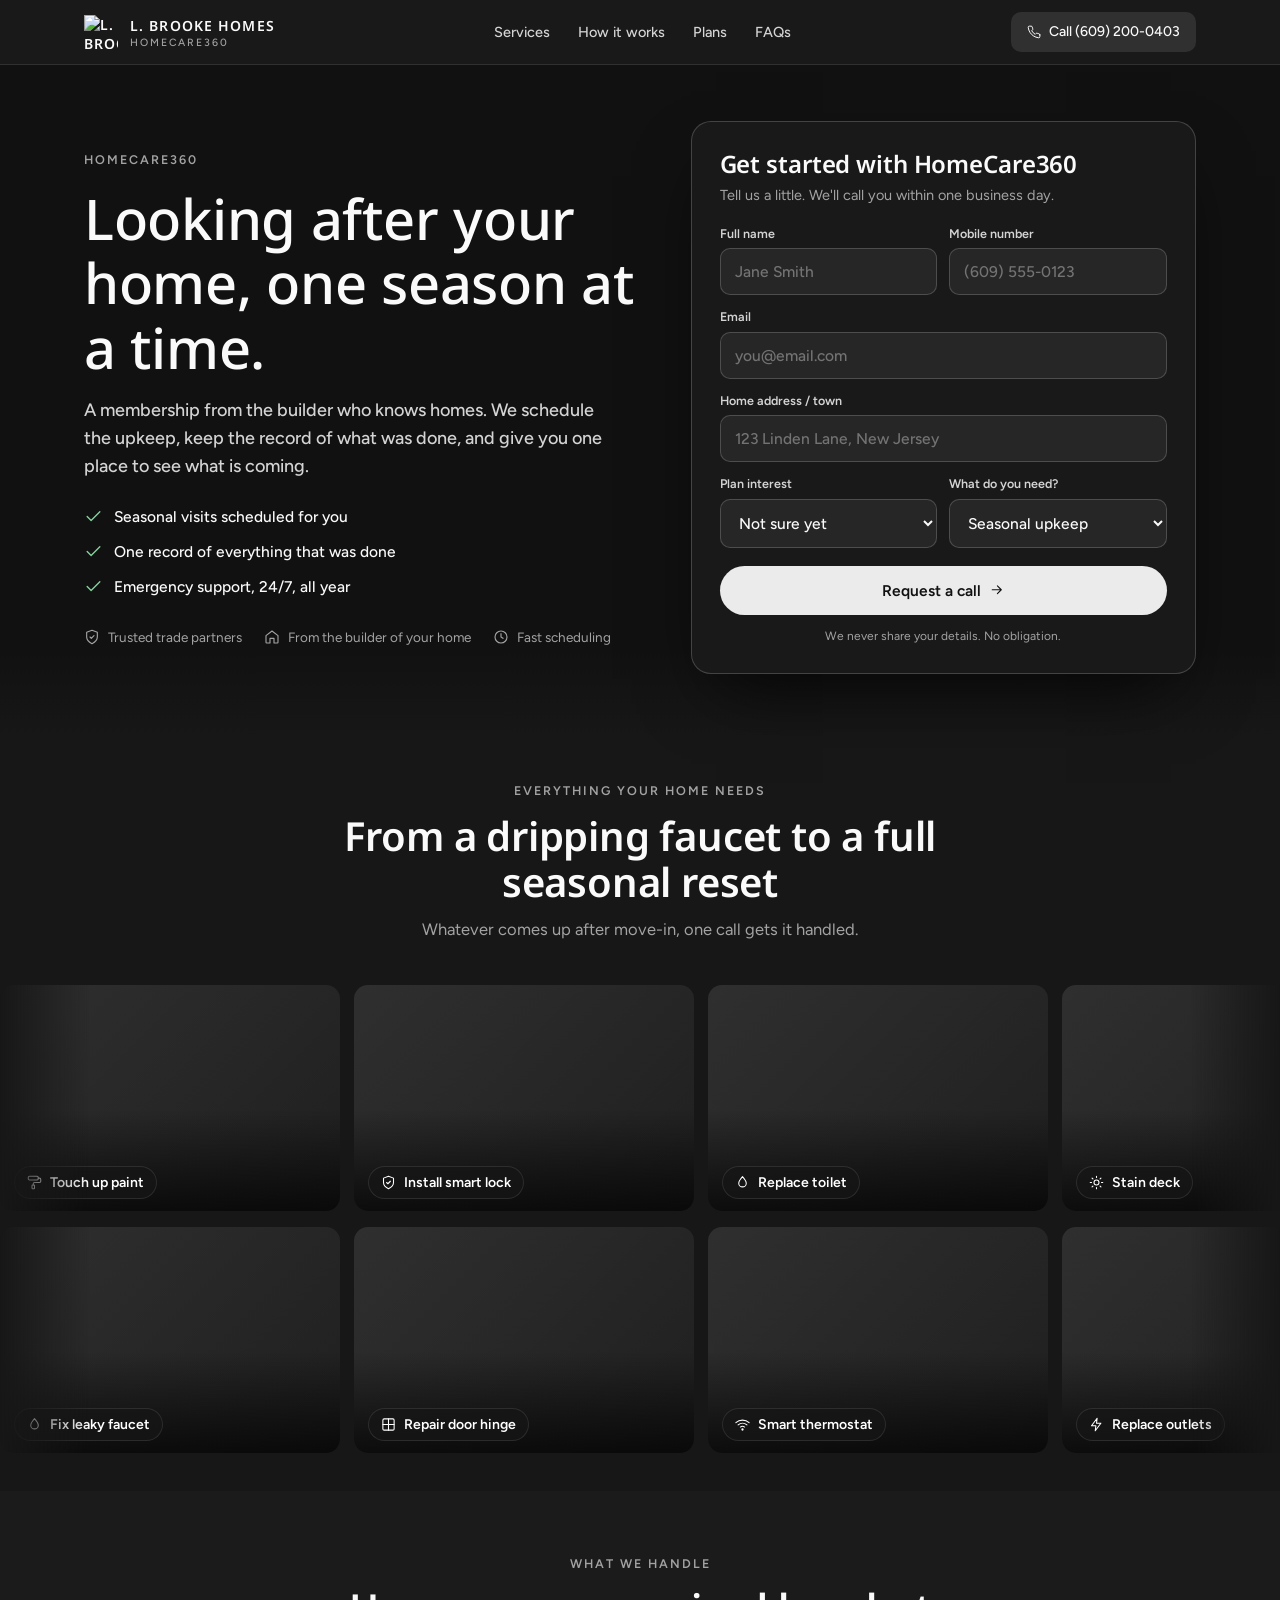
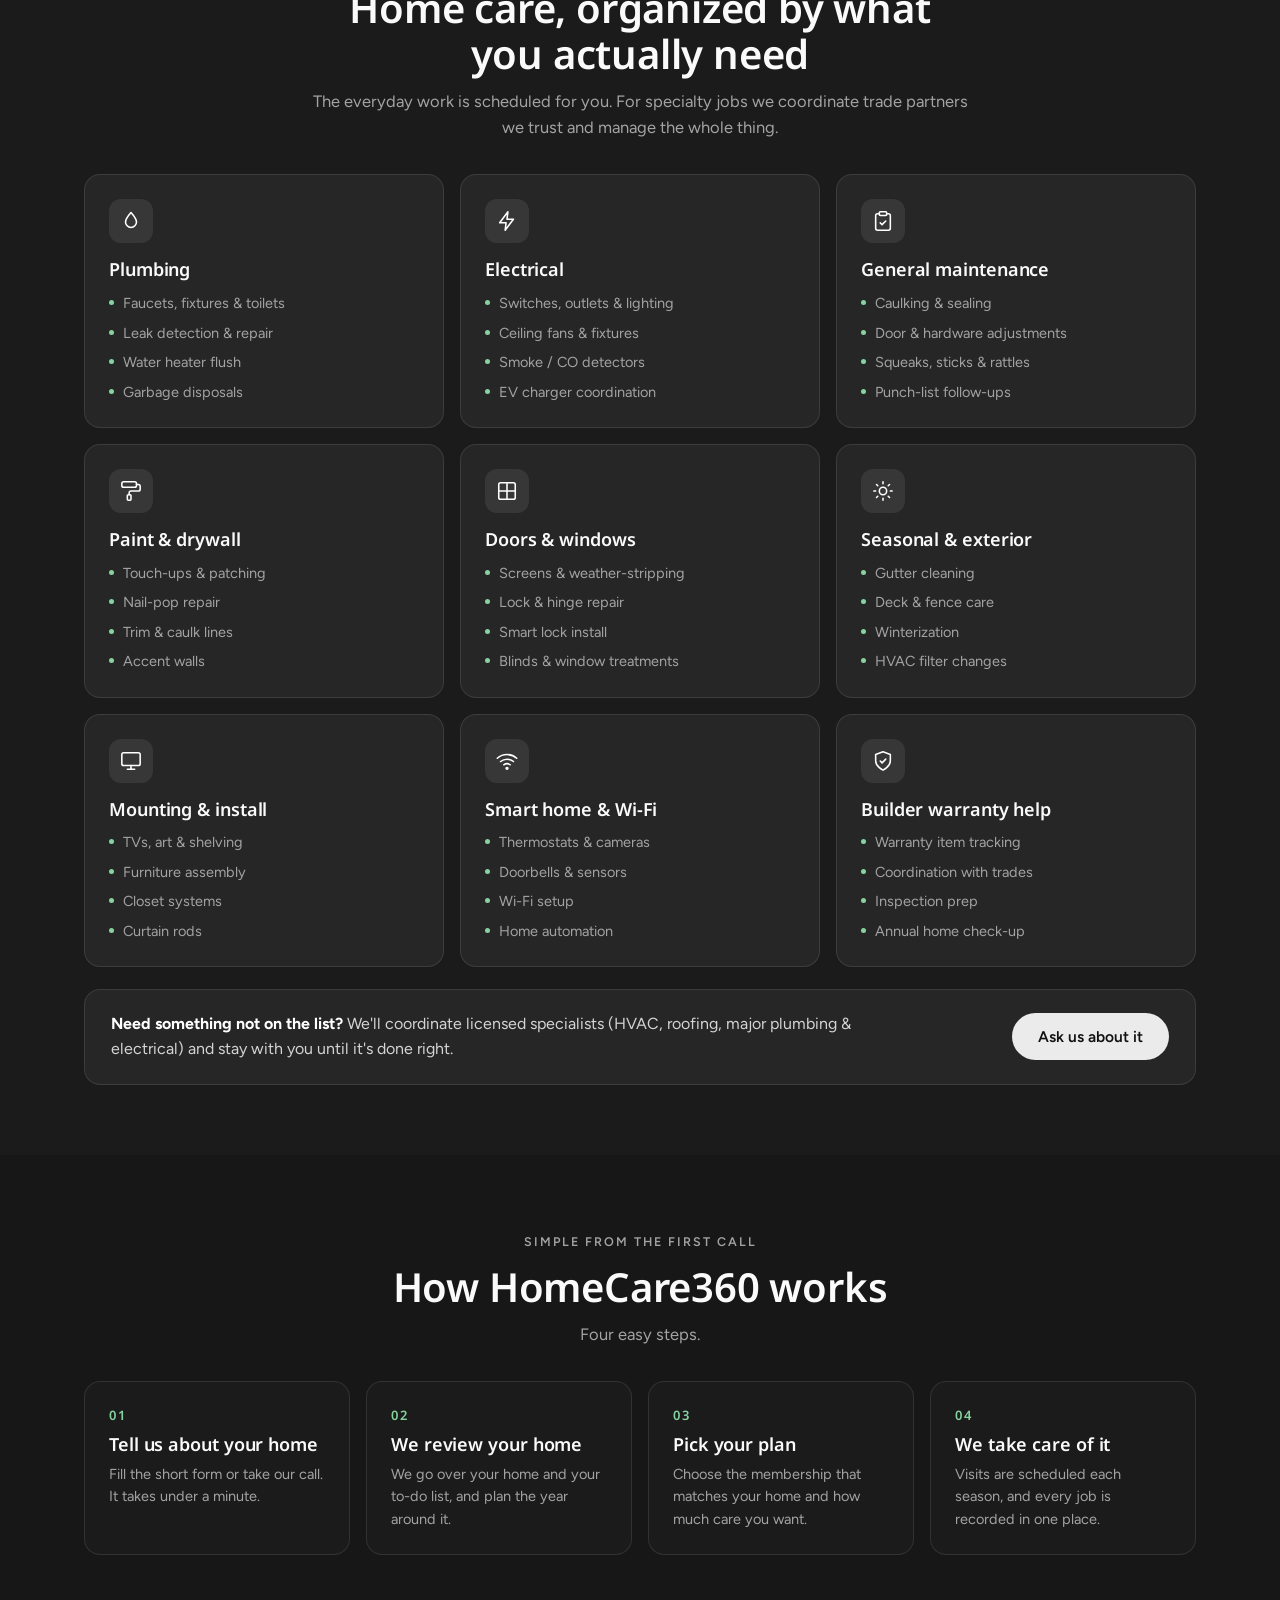
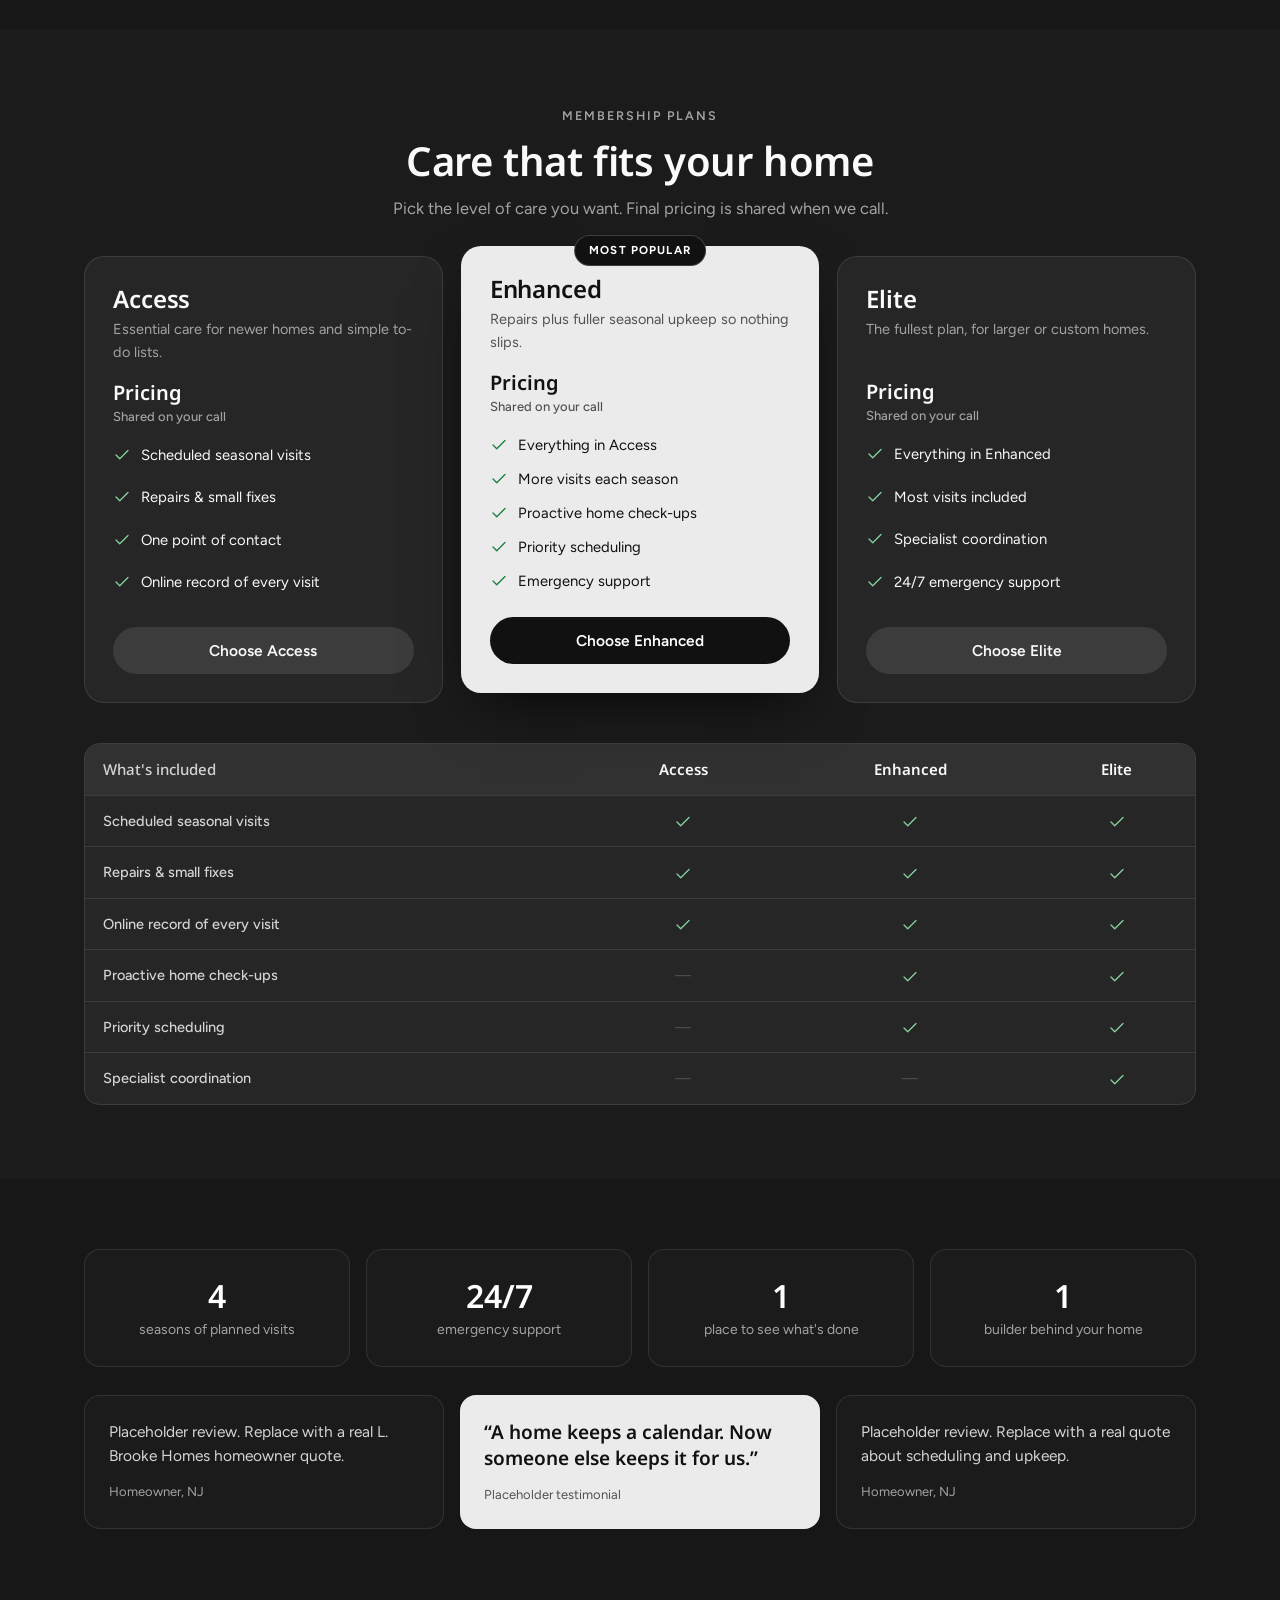
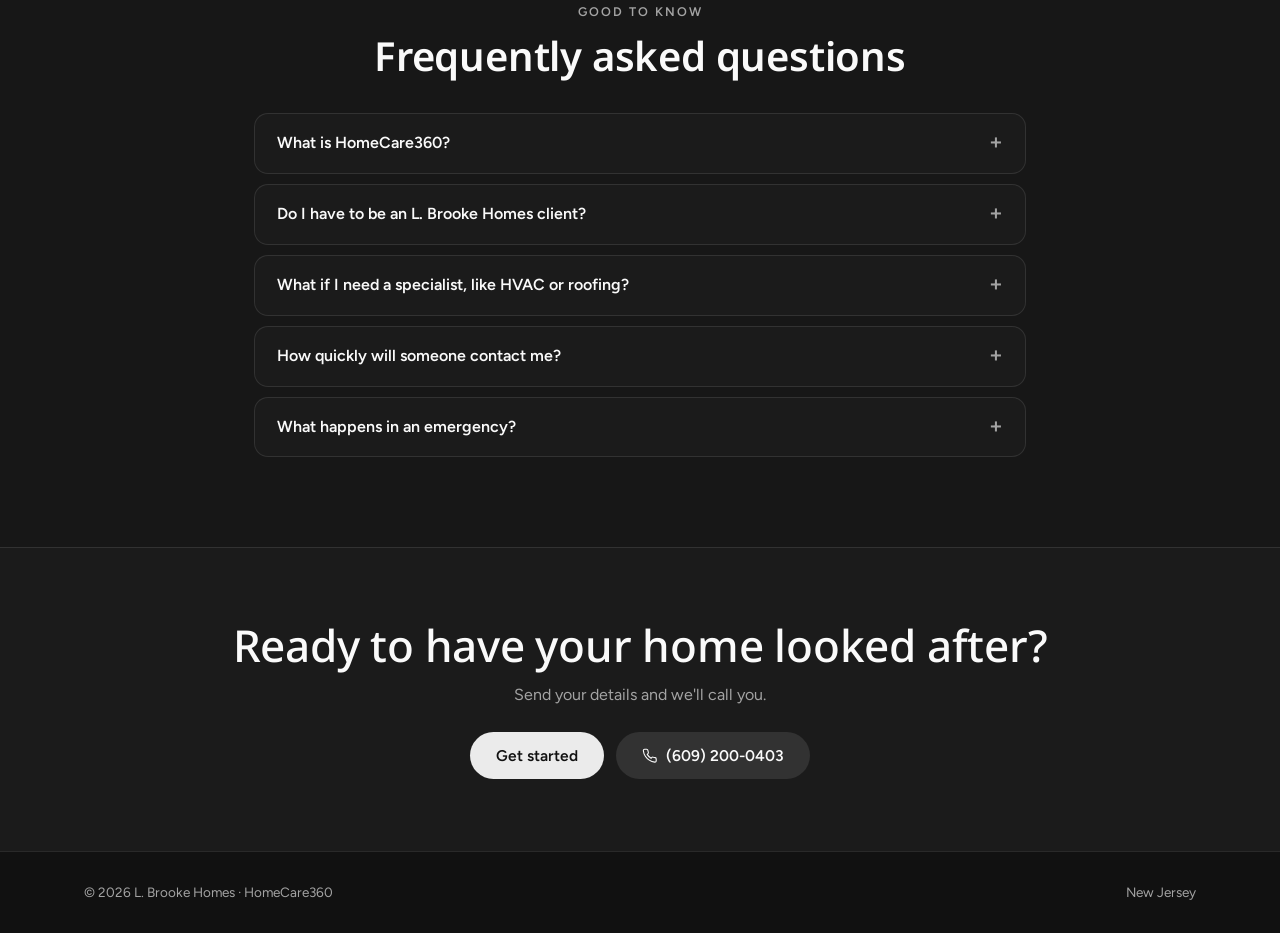
==== commit c20b0f15: "Marquee images: eager load + fallback (lazy images don't load in moving rows on some browsers) Co-Au" ====
--- a/lbh-homecare360/index.html
+++ b/lbh-homecare360/index.html
@@ -85,7 +85,7 @@
 .marquee:hover .track{animation-play-state:paused}
 @keyframes left{to{transform:translateX(-50%)}}
 @keyframes right{from{transform:translateX(-50%)}to{transform:translateX(0)}}
-.tile{flex:none;width:340px;height:226px;border-radius:14px;overflow:hidden;position:relative;background:var(--card)}
+.tile{flex:none;width:340px;height:226px;border-radius:14px;overflow:hidden;position:relative;background:linear-gradient(135deg,#2f2f2f,#1f1f1f)}
 .tile img{width:100%;height:100%;object-fit:cover;display:block}
 .tile:after{content:"";position:absolute;inset:0;background:linear-gradient(transparent 55%,rgba(0,0,0,.7))}
 .tile .cap{position:absolute;left:14px;bottom:12px;z-index:1;display:flex;align-items:center;gap:8px;font:600 14px Figtree;color:#fff;background:rgba(23,23,23,.72);backdrop-filter:blur(6px);padding:7px 12px;border-radius:999px;border:1px solid var(--line)}
@@ -430,7 +430,7 @@
 const U=id=>`https://images.unsplash.com/${id}?auto=format&fit=crop&w=700&q=70`;
 const R1=[["roller","Touch up paint","photo-1693985120993-e9b203ce7631"],["shield","Install smart lock","photo-1558002038-1055907df827"],["drop","Replace toilet","photo-1589824783837-6169889fa20f"],["sun","Stain deck","photo-1792782418351-77a679ef408b"],["zap","Swap light fixture","photo-1540932239986-30128078f3c5"],["sun","Clean gutters","photo-1665442350373-c8e7fc6560de"],["monitor","Mount TV","photo-1567690187548-f07b1d7bf5a9"]];
 const R2=[["drop","Fix leaky faucet","photo-1542013936693-884638332954"],["window","Repair door hinge","photo-1744329630135-06bb9d5e02a0"],["wifi","Smart thermostat","photo-1545259741-2ea3ebf61fa3"],["zap","Replace outlets","photo-1610056494071-9373f12bf769"],["clip","Caulk & seal","photo-1607400201515-c2c41c07d307"],["clip","Install & assemble","photo-1562259929-b4e1fd3aef09"],["shield","General repairs","photo-1645651964715-d200ce0939cc"]];
-const tile=t=>`<div class="tile"><img src="${U(t[2])}" alt="${t[1]}" loading="lazy"><div class="cap">${ic(t[0])}${t[1]}</div></div>`;
+const tile=t=>`<div class="tile"><img src="${U(t[2])}" alt="${t[1]}" decoding="async" onerror="this.style.display='none'"><div class="cap">${ic(t[0])}${t[1]}</div></div>`;
 const fill=(id,arr)=>{const h=arr.map(tile).join("");document.getElementById(id).innerHTML=h+h;};
 fill("row1",R1);fill("row2",R2);
 
